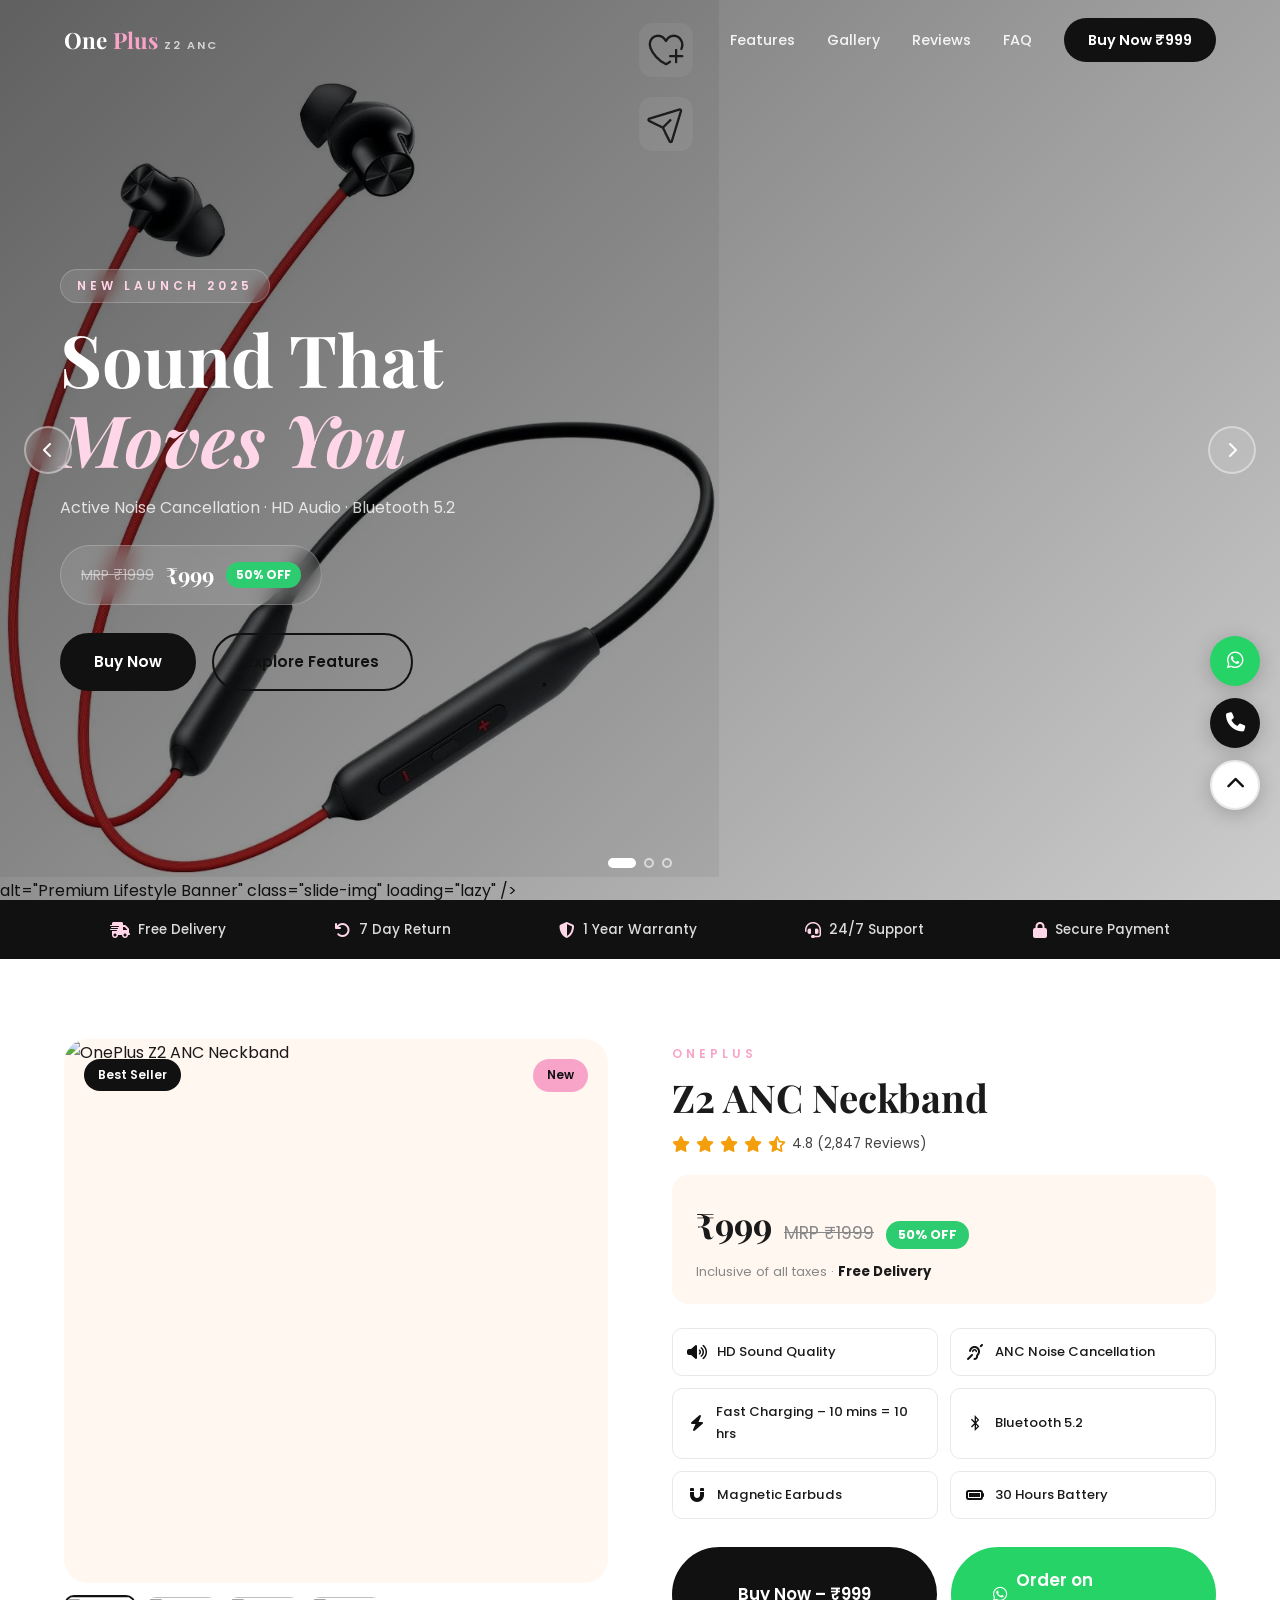
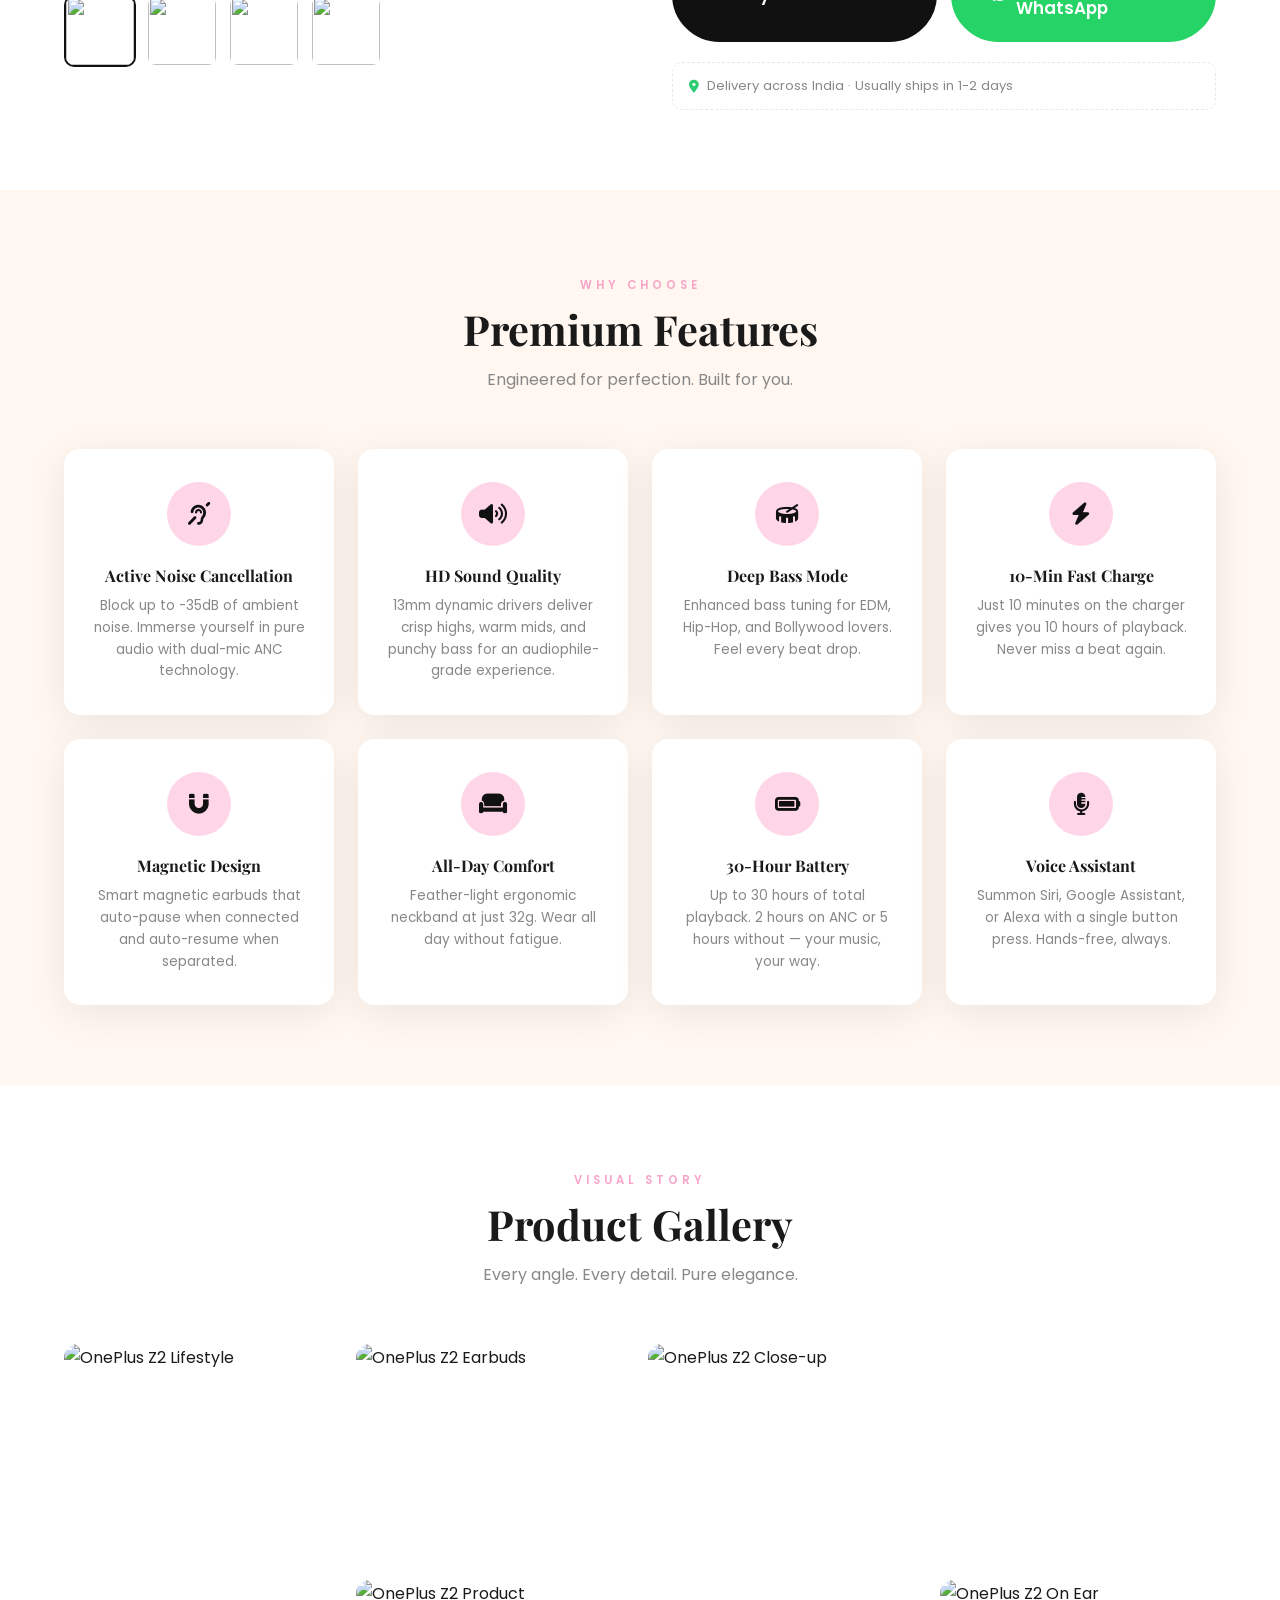
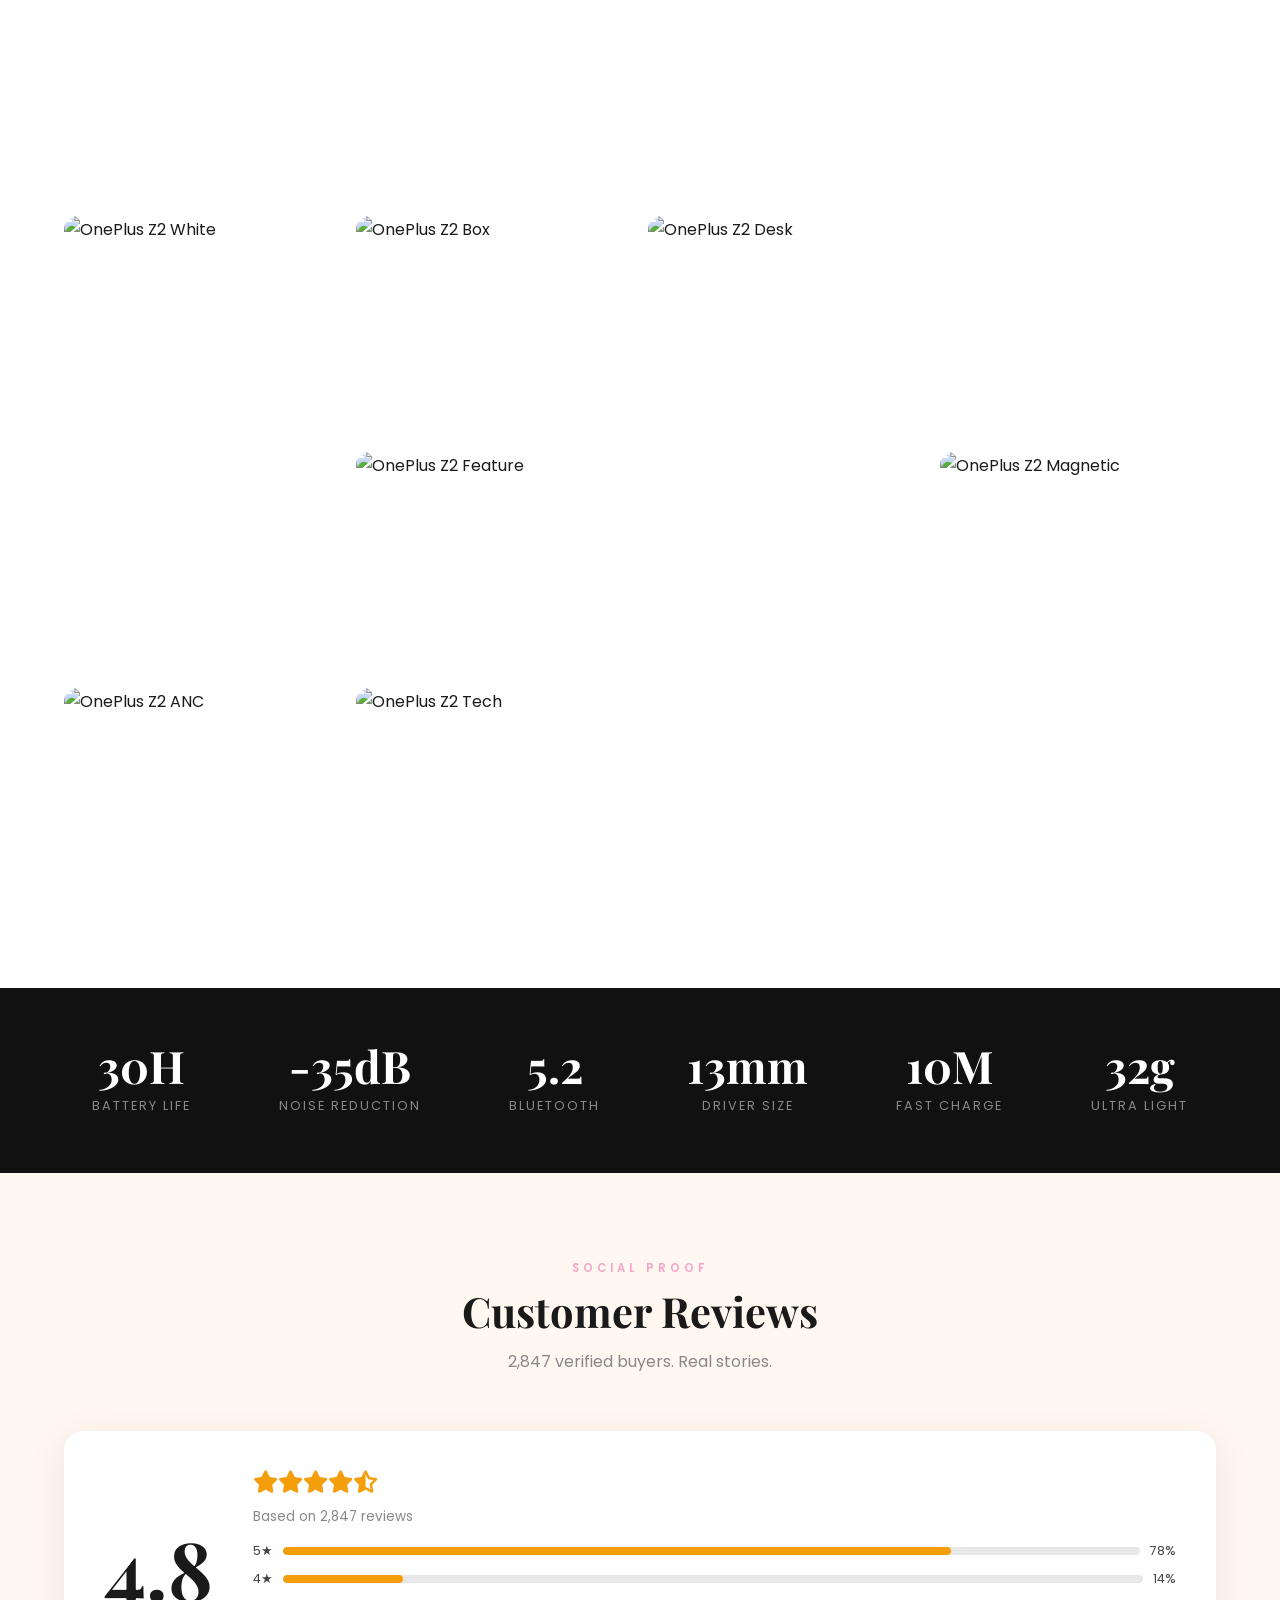
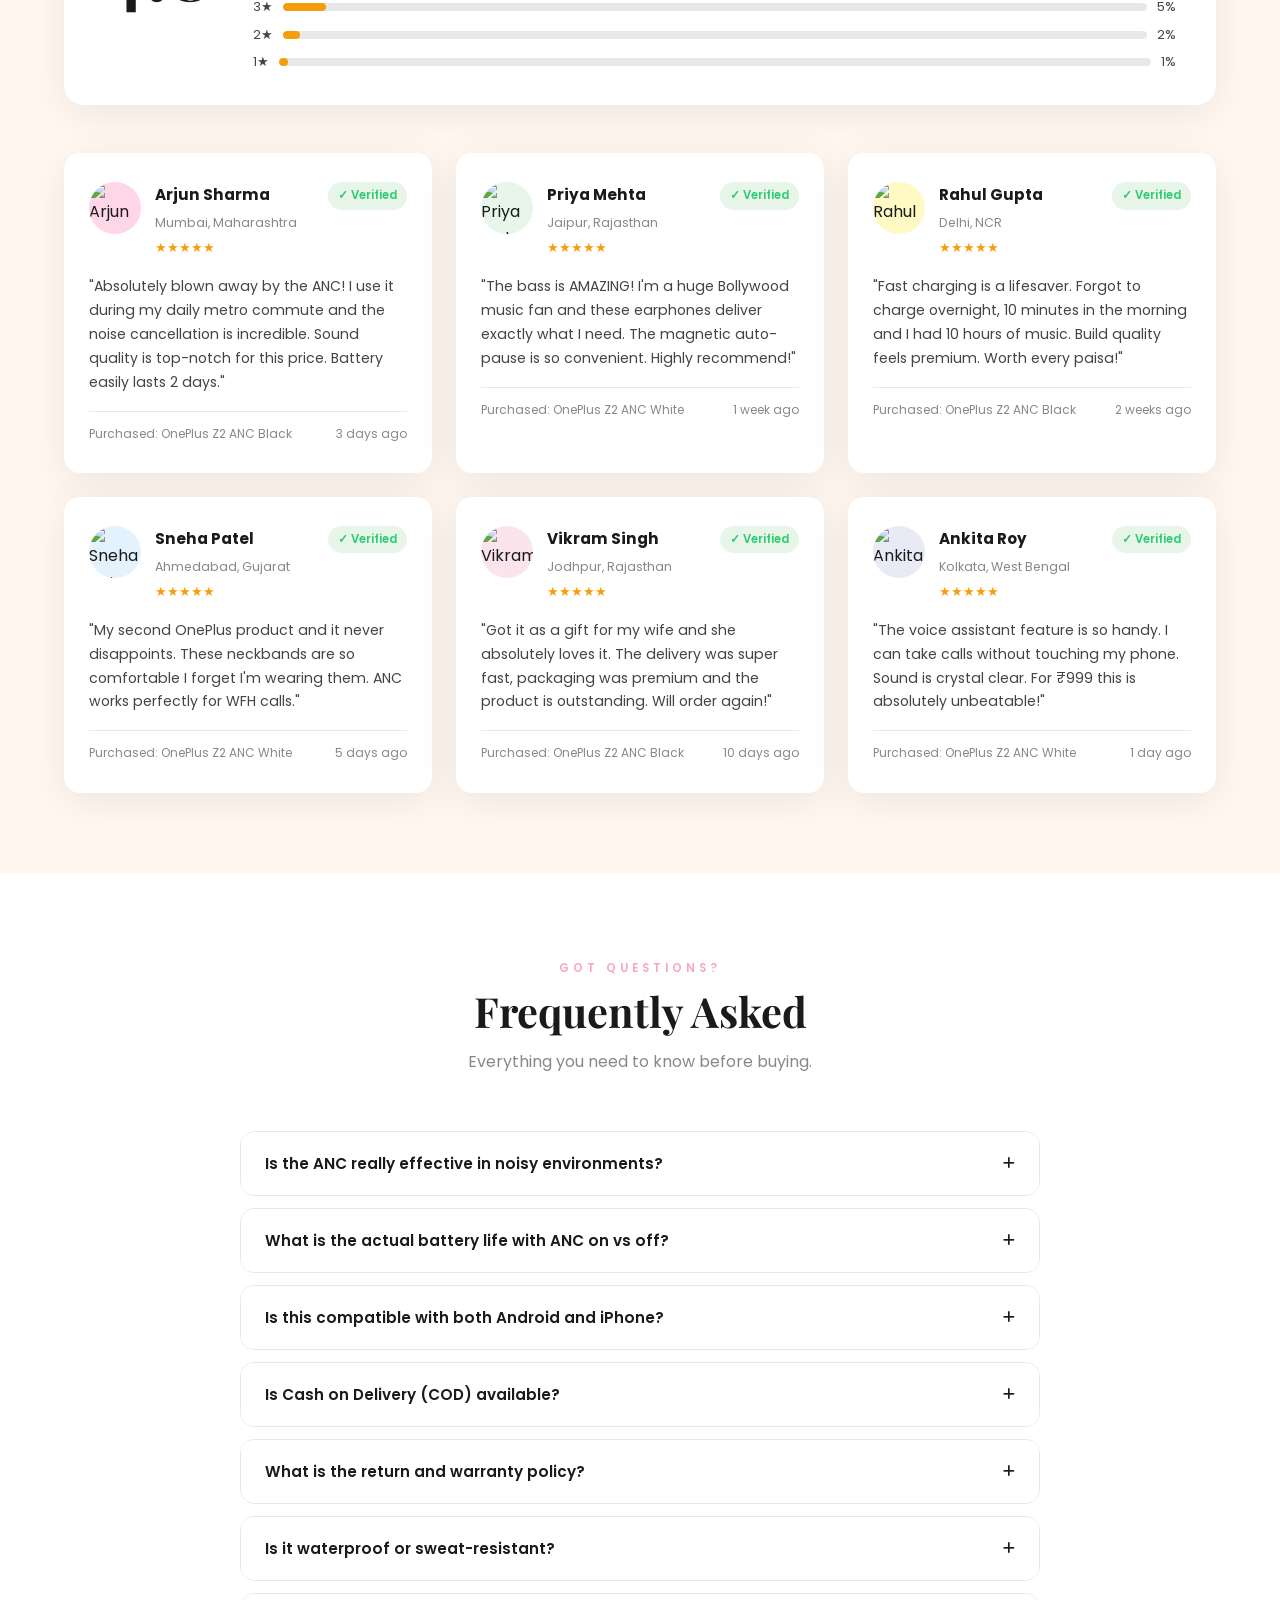
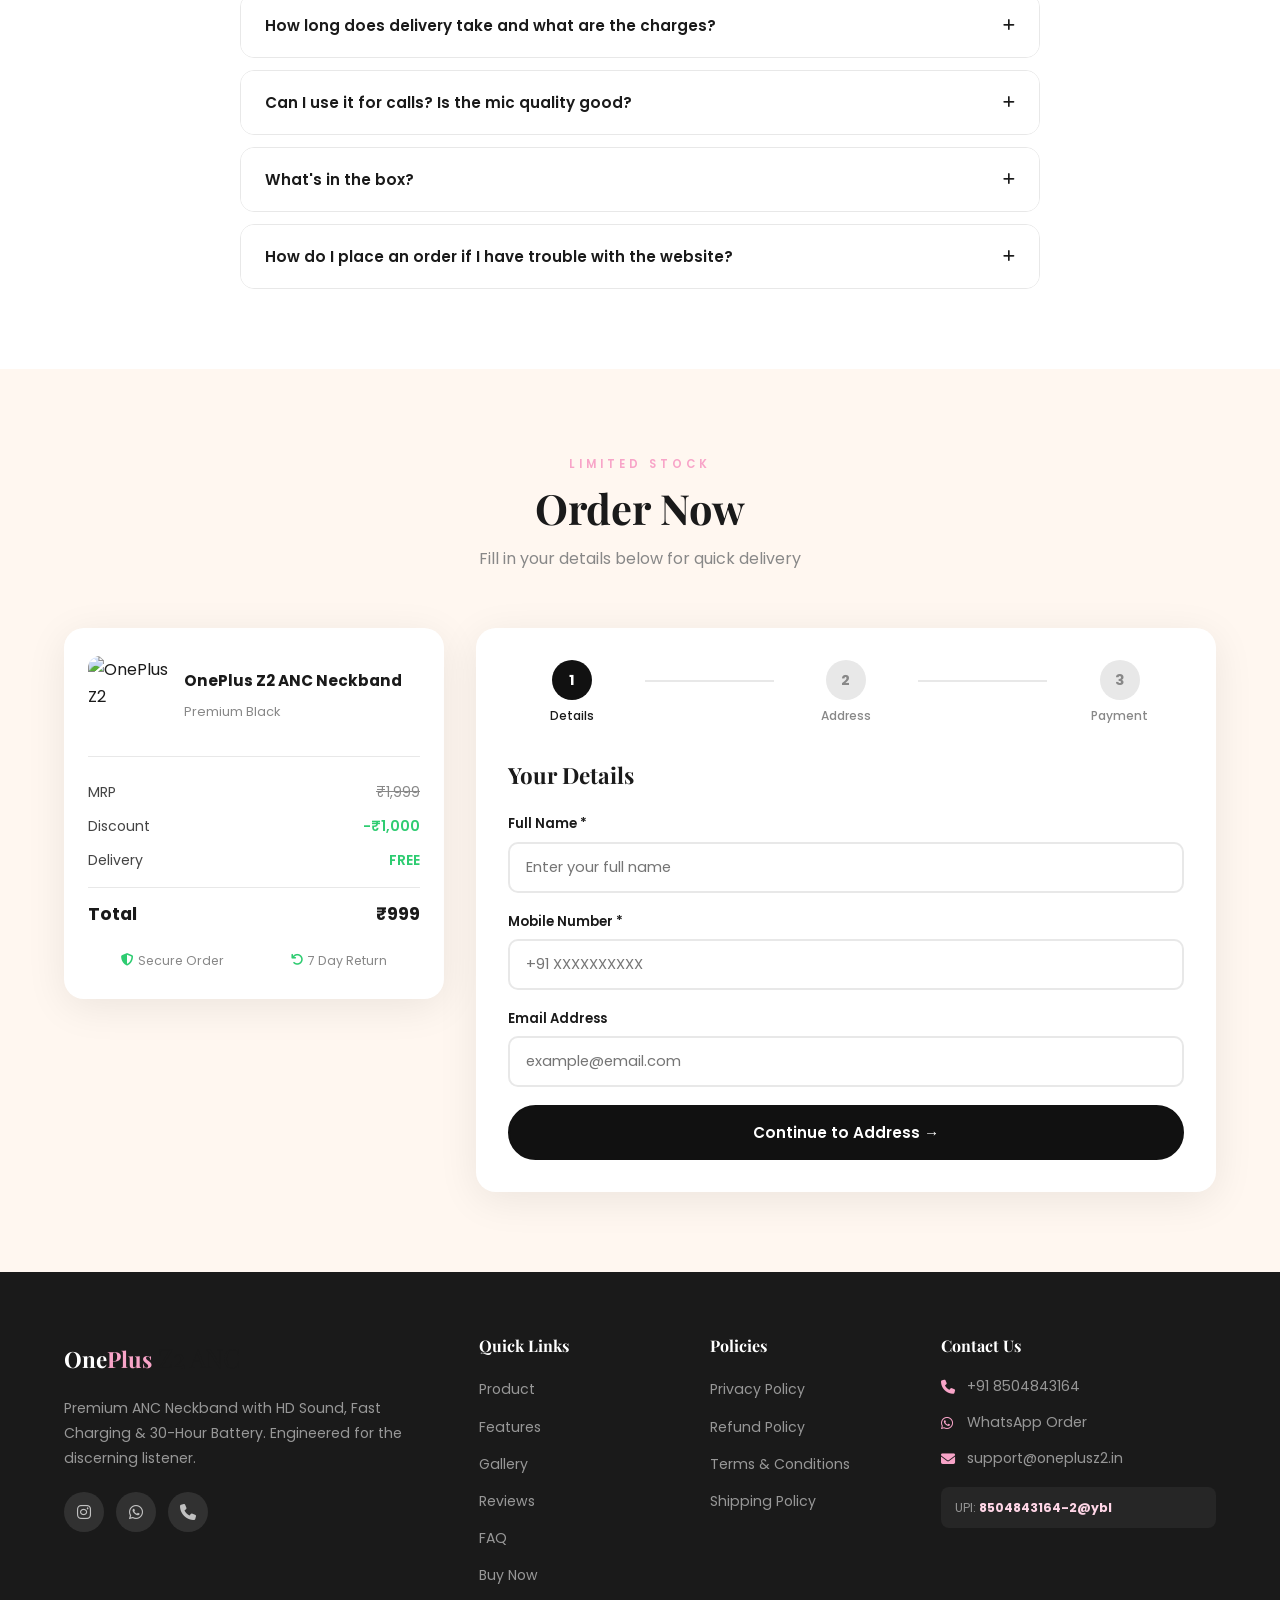
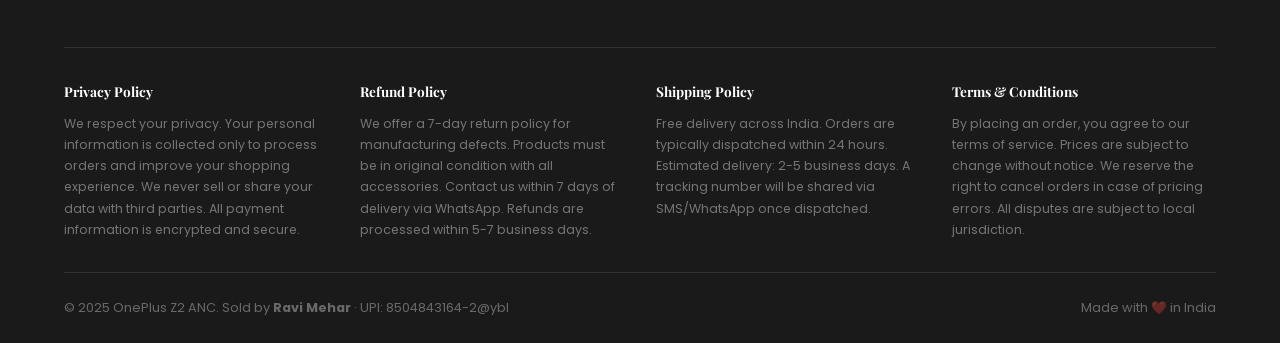
==== index.html @ 25697063 "Update index.html" ====
<!DOCTYPE html>
<html lang="en">
<head>
  <meta charset="UTF-8" />
  <meta name="viewport" content="width=device-width, initial-scale=1.0" />
  <title>OnePlus Z2 ANC Neckband – Premium Sound. Redefined.</title>

  <!-- SEO Meta -->
  <meta name="description" content="OnePlus Z2 ANC Neckband – Active Noise Cancellation, HD Sound, Deep Bass, Fast Charging & Bluetooth 5.2. Only ₹999. Free Delivery. COD Available." />
  <meta name="keywords" content="OnePlus Z2, ANC Neckband, Noise Cancelling Earphones, Buy Online India, OnePlus Earbuds" />
  <meta name="author" content="Ravi Mehar" />
  <meta name="robots" content="index, follow" />

  <!-- Open Graph -->
  <meta property="og:title" content="OnePlus Z2 ANC Neckband – ₹999 Only" />
  <meta property="og:description" content="Premium ANC Neckband with HD Sound. 50% OFF – Only ₹999. Free Delivery across India." />
  <meta property="og:type" content="product" />
  <meta property="og:url" content="https://oneplusz2anc.in" />

  <!-- Schema -->
  <script type="application/ld+json">
  {
    "@context": "https://schema.org/",
    "@type": "Product",
    "name": "OnePlus Z2 ANC Neckband",
    "description": "Active Noise Cancellation Neckband with HD Sound, Bluetooth 5.2, Fast Charging",
    "brand": { "@type": "Brand", "name": "OnePlus" },
    "offers": {
      "@type": "Offer",
      "price": "999",
      "priceCurrency": "INR",
      "availability": "https://schema.org/InStock"
    },
    "aggregateRating": {
      "@type": "AggregateRating",
      "ratingValue": "4.8",
      "reviewCount": "2847"
    }
  }
  </script>

  <!-- Fonts -->
  <link rel="preconnect" href="https://fonts.googleapis.com" />
  <link rel="preconnect" href="https://fonts.gstatic.com" crossorigin />
  <link href="https://fonts.googleapis.com/css2?family=Playfair+Display:ital,wght@0,400;0,600;0,700;0,800;1,400&family=Poppins:wght@300;400;500;600;700&display=swap" rel="stylesheet" />

  <!-- AOS -->
  <link rel="stylesheet" href="https://unpkg.com/aos@2.3.4/dist/aos.css" />

  <!-- Icons -->
  <link rel="stylesheet" href="https://cdnjs.cloudflare.com/ajax/libs/font-awesome/6.5.0/css/all.min.css" />

  <link rel="stylesheet" href="style.css" />
</head>
<body>

<!-- ===== LOADING SCREEN ===== -->
<div id="loader">
  <div class="loader-inner">
    <div class="loader-logo">OnePlus</div>
    <div class="loader-bar"><div class="loader-fill"></div></div>
    <p class="loader-text">Crafting Your Experience…</p>
  </div>
</div>

<!-- ===== FLOATING BUTTONS ===== -->
<div class="floats">
  <a href="https://wa.me/918504843164?text=Hi%2C%20I%20want%20to%20order%20OnePlus%20Z2%20ANC%20Neckband" class="float-btn whatsapp" title="WhatsApp" target="_blank">
    <i class="fab fa-whatsapp"></i>
  </a>
  <a href="tel:+918504843164" class="float-btn call" title="Call Us">
    <i class="fas fa-phone"></i>
  </a>
  <button class="float-btn backtop" id="backTop" title="Back to Top" onclick="window.scrollTo({top:0,behavior:'smooth'})">
    <i class="fas fa-chevron-up"></i>
  </button>
</div>

<!-- ===== NAVBAR ===== -->
<nav class="navbar" id="navbar">
  <div class="nav-container">
    <div class="nav-logo">
      <span class="logo-op">One</span><span class="logo-plus">Plus</span>
      <span class="logo-sub">Z2 ANC</span>
    </div>
    <div class="nav-links">
      <a href="#features">Features</a>
      <a href="#gallery">Gallery</a>
      <a href="#reviews">Reviews</a>
      <a href="#faq">FAQ</a>
      <a href="#order" class="nav-cta">Buy Now ₹999</a>
    </div>
    <div class="nav-mobile-cta">
      <a href="#order" class="btn-black">Buy ₹999</a>
    </div>
  </div>
</nav>

<!-- ===== HERO SLIDER ===== -->
<section class="hero" id="home">
  <div class="hero-slider" id="heroSlider">

    <!-- Slide 1 -->
    <div class="slide active" id="slide1">
      <div class="slide-bg slide-bg-1">
        <!-- Replace src with your image: hero-lifestyle.jpg -->
        <img src="images/slide1.jpg">alt="Premium Lifestyle Banner" class="slide-img" loading="lazy" />
        <div class="slide-overlay"></div>
      </div>
      <div class="slide-content">
        <span class="slide-eyebrow" data-aos="fade-down">New Launch 2025</span>
        <h1 class="slide-title" data-aos="fade-up" data-aos-delay="100">
          Sound That<br /><em>Moves You</em>
        </h1>
        <p class="slide-sub" data-aos="fade-up" data-aos-delay="200">Active Noise Cancellation · HD Audio · Bluetooth 5.2</p>
        <div class="slide-price-badge" data-aos="zoom-in" data-aos-delay="300">
          <span class="mrp">MRP ₹1999</span>
          <span class="now">₹999</span>
          <span class="off-badge">50% OFF</span>
        </div>
        <div class="slide-ctas" data-aos="fade-up" data-aos-delay="400">
          <a href="#order" class="btn-black">Buy Now</a>
          <a href="#features" class="btn-outline">Explore Features</a>
        </div>
      </div>
    </div>

    <!-- Slide 2 -->
    <div class="slide" id="slide2">
      <div class="slide-bg slide-bg-2">
        <!-- Replace src with your product close-up image -->
        <img src="images/slide2.jpg"> alt="Product Close-up" class="slide-img" loading="lazy" />
        <div class="slide-overlay"></div>
      </div>
      <div class="slide-content">
        <span class="slide-eyebrow" data-aos="fade-down">Precision Engineered</span>
        <h1 class="slide-title" data-aos="fade-up" data-aos-delay="100">
          Every Detail,<br /><em>Perfected</em>
        </h1>
        <p class="slide-sub" data-aos="fade-up" data-aos-delay="200">Magnetic Earbuds · Ergonomic Neckband · IPX5 Rated</p>
        <div class="slide-ctas" data-aos="fade-up" data-aos-delay="300">
          <a href="#order" class="btn-black">Order Today</a>
          <a href="#gallery" class="btn-outline">View Gallery</a>
        </div>
      </div>
    </div>

    <!-- Slide 3 -->
    <div class="slide" id="slide3">
      <div class="slide-bg slide-bg-3">
        <!-- Replace src with your ANC feature banner image -->
        <img src="images/slide3.jpg"> alt="ANC Feature Banner" class="slide-img" loading="lazy" />
        <div class="slide-overlay anc-overlay"></div>
      </div>
      <div class="slide-content">
        <span class="slide-eyebrow anc-eye">ANC Technology</span>
        <h1 class="slide-title" data-aos="fade-up" data-aos-delay="100">
          Silence The<br /><em>World</em>
        </h1>
        <p class="slide-sub" data-aos="fade-up" data-aos-delay="200">Active Noise Cancellation up to -35dB · Transparency Mode</p>
        <div class="slide-ctas" data-aos="fade-up" data-aos-delay="300">
          <a href="#order" class="btn-black">Buy Now ₹999</a>
          <a href="#reviews" class="btn-outline">Customer Reviews</a>
        </div>
      </div>
    </div>

  </div>

  <!-- Slider Controls -->
  <div class="slider-dots">
    <button class="dot active" onclick="goSlide(0)"></button>
    <button class="dot" onclick="goSlide(1)"></button>
    <button class="dot" onclick="goSlide(2)"></button>
  </div>
  <button class="slider-arrow prev" onclick="prevSlide()"><i class="fas fa-chevron-left"></i></button>
  <button class="slider-arrow next" onclick="nextSlide()"><i class="fas fa-chevron-right"></i></button>
</section>

<!-- ===== TRUST BAR ===== -->
<div class="trust-bar">
  <div class="trust-inner">
    <div class="trust-item"><i class="fas fa-shipping-fast"></i><span>Free Delivery</span></div>
    <div class="trust-item"><i class="fas fa-undo"></i><span>7 Day Return</span></div>
    <div class="trust-item"><i class="fas fa-shield-alt"></i><span>1 Year Warranty</span></div>
    <div class="trust-item"><i class="fas fa-headset"></i><span>24/7 Support</span></div>
    <div class="trust-item"><i class="fas fa-lock"></i><span>Secure Payment</span></div>
  </div>
</div>

<!-- ===== PRODUCT SECTION ===== -->
<section class="product-section" id="product">
  <div class="container">
    <div class="product-grid">
      <!-- Product Image -->
      <div class="product-image-col" data-aos="fade-right">
        <div class="product-img-wrap">
          <!-- Replace with product image -->
          <img src="https://images.unsplash.com/photo-1574920162043-b872873f19bc?w=700&q=80" alt="OnePlus Z2 ANC Neckband" class="product-main-img" loading="lazy" />
          <div class="img-badge">Best Seller</div>
          <div class="img-badge2">New</div>
        </div>
        <div class="product-thumbs">
          <div class="thumb active"><img src="https://images.unsplash.com/photo-1574920162043-b872873f19bc?w=150&q=80" alt="" loading="lazy"/></div>
          <div class="thumb"><img src="https://images.unsplash.com/photo-1590658268037-6bf12165a8df?w=150&q=80" alt="" loading="lazy"/></div>
          <div class="thumb"><img src="https://images.unsplash.com/photo-1505740420928-5e560c06d30e?w=150&q=80" alt="" loading="lazy"/></div>
          <div class="thumb"><img src="https://images.unsplash.com/photo-1618329340733-5b81c7c8d9e6?w=150&q=80" alt="" loading="lazy"/></div>
        </div>
      </div>

      <!-- Product Info -->
      <div class="product-info-col" data-aos="fade-left">
        <span class="product-brand">OnePlus</span>
        <h2 class="product-name">Z2 ANC Neckband</h2>
        <div class="product-rating">
          <i class="fas fa-star"></i><i class="fas fa-star"></i><i class="fas fa-star"></i><i class="fas fa-star"></i><i class="fas fa-star-half-alt"></i>
          <span>4.8 (2,847 Reviews)</span>
        </div>

        <div class="product-price-block">
          <div class="price-row">
            <span class="price-now">₹999</span>
            <span class="price-mrp">MRP ₹1999</span>
            <span class="price-off">50% OFF</span>
          </div>
          <p class="price-note">Inclusive of all taxes · <strong>Free Delivery</strong></p>
        </div>

        <div class="product-highlights">
          <div class="highlight"><i class="fas fa-volume-up"></i><span>HD Sound Quality</span></div>
          <div class="highlight"><i class="fas fa-deaf"></i><span>ANC Noise Cancellation</span></div>
          <div class="highlight"><i class="fas fa-bolt"></i><span>Fast Charging – 10 mins = 10 hrs</span></div>
          <div class="highlight"><i class="fab fa-bluetooth-b"></i><span>Bluetooth 5.2</span></div>
          <div class="highlight"><i class="fas fa-magnet"></i><span>Magnetic Earbuds</span></div>
          <div class="highlight"><i class="fas fa-battery-full"></i><span>30 Hours Battery</span></div>
        </div>

        <div class="product-ctas">
          <a href="#order" class="btn-black btn-lg">Buy Now – ₹999</a>
          <a href="https://wa.me/918504843164?text=Hi%2C%20I%20want%20to%20order%20OnePlus%20Z2%20ANC%20Neckband" class="btn-wa btn-lg" target="_blank">
            <i class="fab fa-whatsapp"></i> Order on WhatsApp
          </a>
        </div>

        <div class="product-delivery">
          <i class="fas fa-map-marker-alt"></i>
          <span>Delivery across India · Usually ships in 1-2 days</span>
        </div>
      </div>
    </div>
  </div>
</section>

<!-- ===== FEATURES SECTION ===== -->
<section class="features-section" id="features">
  <div class="container">
    <div class="section-head" data-aos="fade-up">
      <span class="section-eye">Why Choose</span>
      <h2 class="section-title">Premium Features</h2>
      <p class="section-sub">Engineered for perfection. Built for you.</p>
    </div>

    <div class="features-grid">
      <div class="feature-card" data-aos="fade-up" data-aos-delay="0">
        <div class="feat-icon"><i class="fas fa-deaf"></i></div>
        <h3>Active Noise Cancellation</h3>
        <p>Block up to -35dB of ambient noise. Immerse yourself in pure audio with dual-mic ANC technology.</p>
      </div>
      <div class="feature-card" data-aos="fade-up" data-aos-delay="80">
        <div class="feat-icon"><i class="fas fa-volume-up"></i></div>
        <h3>HD Sound Quality</h3>
        <p>13mm dynamic drivers deliver crisp highs, warm mids, and punchy bass for an audiophile-grade experience.</p>
      </div>
      <div class="feature-card" data-aos="fade-up" data-aos-delay="160">
        <div class="feat-icon"><i class="fas fa-drum"></i></div>
        <h3>Deep Bass Mode</h3>
        <p>Enhanced bass tuning for EDM, Hip-Hop, and Bollywood lovers. Feel every beat drop.</p>
      </div>
      <div class="feature-card" data-aos="fade-up" data-aos-delay="240">
        <div class="feat-icon"><i class="fas fa-bolt"></i></div>
        <h3>10-Min Fast Charge</h3>
        <p>Just 10 minutes on the charger gives you 10 hours of playback. Never miss a beat again.</p>
      </div>
      <div class="feature-card" data-aos="fade-up" data-aos-delay="0">
        <div class="feat-icon"><i class="fas fa-magnet"></i></div>
        <h3>Magnetic Design</h3>
        <p>Smart magnetic earbuds that auto-pause when connected and auto-resume when separated.</p>
      </div>
      <div class="feature-card" data-aos="fade-up" data-aos-delay="80">
        <div class="feat-icon"><i class="fas fa-couch"></i></div>
        <h3>All-Day Comfort</h3>
        <p>Feather-light ergonomic neckband at just 32g. Wear all day without fatigue.</p>
      </div>
      <div class="feature-card" data-aos="fade-up" data-aos-delay="160">
        <div class="feat-icon"><i class="fas fa-battery-full"></i></div>
        <h3>30-Hour Battery</h3>
        <p>Up to 30 hours of total playback. 2 hours on ANC or 5 hours without — your music, your way.</p>
      </div>
      <div class="feature-card" data-aos="fade-up" data-aos-delay="240">
        <div class="feat-icon"><i class="fas fa-microphone-alt"></i></div>
        <h3>Voice Assistant</h3>
        <p>Summon Siri, Google Assistant, or Alexa with a single button press. Hands-free, always.</p>
      </div>
    </div>
  </div>
</section>

<!-- ===== GALLERY SECTION ===== -->
<section class="gallery-section" id="gallery">
  <div class="container">
    <div class="section-head" data-aos="fade-up">
      <span class="section-eye">Visual Story</span>
      <h2 class="section-title">Product Gallery</h2>
      <p class="section-sub">Every angle. Every detail. Pure elegance.</p>
    </div>

    <div class="gallery-grid" id="galleryGrid">
      <!-- 12 image placeholders – replace src values with your product photos -->
      <div class="gallery-item gi-tall" data-aos="zoom-in" data-aos-delay="0">
        <img src="https://images.unsplash.com/photo-1590658268037-6bf12165a8df?w=600&q=80" alt="OnePlus Z2 Lifestyle" loading="lazy" />
        <div class="gallery-overlay"><i class="fas fa-expand"></i></div>
      </div>
      <div class="gallery-item" data-aos="zoom-in" data-aos-delay="60">
        <img src="https://images.unsplash.com/photo-1505740420928-5e560c06d30e?w=600&q=80" alt="OnePlus Z2 Earbuds" loading="lazy" />
        <div class="gallery-overlay"><i class="fas fa-expand"></i></div>
      </div>
      <div class="gallery-item" data-aos="zoom-in" data-aos-delay="120">
        <img src="https://images.unsplash.com/photo-1618329340733-5b81c7c8d9e6?w=600&q=80" alt="OnePlus Z2 Close-up" loading="lazy" />
        <div class="gallery-overlay"><i class="fas fa-expand"></i></div>
      </div>
      <div class="gallery-item gi-wide" data-aos="zoom-in" data-aos-delay="0">
        <img src="https://images.unsplash.com/photo-1574920162043-b872873f19bc?w=800&q=80" alt="OnePlus Z2 Product" loading="lazy" />
        <div class="gallery-overlay"><i class="fas fa-expand"></i></div>
      </div>
      <div class="gallery-item" data-aos="zoom-in" data-aos-delay="60">
        <img src="https://images.unsplash.com/photo-1484704849700-f032a568e944?w=600&q=80" alt="OnePlus Z2 On Ear" loading="lazy" />
        <div class="gallery-overlay"><i class="fas fa-expand"></i></div>
      </div>
      <div class="gallery-item gi-tall" data-aos="zoom-in" data-aos-delay="120">
        <img src="https://images.unsplash.com/photo-1558618666-fcd25c85cd64?w=600&q=80" alt="OnePlus Z2 White" loading="lazy" />
        <div class="gallery-overlay"><i class="fas fa-expand"></i></div>
      </div>
      <div class="gallery-item" data-aos="zoom-in" data-aos-delay="0">
        <img src="https://images.unsplash.com/photo-1524678606370-a47ad25cb82a?w=600&q=80" alt="OnePlus Z2 Box" loading="lazy" />
        <div class="gallery-overlay"><i class="fas fa-expand"></i></div>
      </div>
      <div class="gallery-item" data-aos="zoom-in" data-aos-delay="60">
        <img src="https://images.unsplash.com/photo-1546435770-a3e426bf472b?w=600&q=80" alt="OnePlus Z2 Desk" loading="lazy" />
        <div class="gallery-overlay"><i class="fas fa-expand"></i></div>
      </div>
      <div class="gallery-item gi-wide" data-aos="zoom-in" data-aos-delay="120">
        <img src="https://images.unsplash.com/photo-1505740106531-4243f3831c78?w=800&q=80" alt="OnePlus Z2 Feature" loading="lazy" />
        <div class="gallery-overlay"><i class="fas fa-expand"></i></div>
      </div>
      <div class="gallery-item" data-aos="zoom-in" data-aos-delay="0">
        <img src="https://images.unsplash.com/photo-1603732551681-2e91159b9dc2?w=600&q=80" alt="OnePlus Z2 Magnetic" loading="lazy" />
        <div class="gallery-overlay"><i class="fas fa-expand"></i></div>
      </div>
      <div class="gallery-item" data-aos="zoom-in" data-aos-delay="60">
        <img src="https://images.unsplash.com/photo-1585386959984-a4155224a1ad?w=600&q=80" alt="OnePlus Z2 ANC" loading="lazy" />
        <div class="gallery-overlay"><i class="fas fa-expand"></i></div>
      </div>
      <div class="gallery-item" data-aos="zoom-in" data-aos-delay="120">
        <img src="https://images.unsplash.com/photo-1519389950473-47ba0277781c?w=600&q=80" alt="OnePlus Z2 Tech" loading="lazy" />
        <div class="gallery-overlay"><i class="fas fa-expand"></i></div>
      </div>
    </div>
  </div>

  <!-- Lightbox -->
  <div class="lightbox" id="lightbox">
    <button class="lightbox-close" onclick="closeLightbox()"><i class="fas fa-times"></i></button>
    <button class="lightbox-prev" onclick="lightboxPrev()"><i class="fas fa-chevron-left"></i></button>
    <button class="lightbox-next" onclick="lightboxNext()"><i class="fas fa-chevron-right"></i></button>
    <div class="lightbox-img-wrap">
      <img src="" alt="" id="lightboxImg" />
    </div>
  </div>
</section>

<!-- ===== SPEC BAR ===== -->
<section class="spec-bar">
  <div class="container">
    <div class="specs-row">
      <div class="spec-item" data-aos="fade-up" data-aos-delay="0">
        <div class="spec-num">30H</div>
        <div class="spec-label">Battery Life</div>
      </div>
      <div class="spec-item" data-aos="fade-up" data-aos-delay="80">
        <div class="spec-num">-35dB</div>
        <div class="spec-label">Noise Reduction</div>
      </div>
      <div class="spec-item" data-aos="fade-up" data-aos-delay="160">
        <div class="spec-num">5.2</div>
        <div class="spec-label">Bluetooth</div>
      </div>
      <div class="spec-item" data-aos="fade-up" data-aos-delay="240">
        <div class="spec-num">13mm</div>
        <div class="spec-label">Driver Size</div>
      </div>
      <div class="spec-item" data-aos="fade-up" data-aos-delay="320">
        <div class="spec-num">10M</div>
        <div class="spec-label">Fast Charge</div>
      </div>
      <div class="spec-item" data-aos="fade-up" data-aos-delay="400">
        <div class="spec-num">32g</div>
        <div class="spec-label">Ultra Light</div>
      </div>
    </div>
  </div>
</section>

<!-- ===== REVIEWS SECTION ===== -->
<section class="reviews-section" id="reviews">
  <div class="container">
    <div class="section-head" data-aos="fade-up">
      <span class="section-eye">Social Proof</span>
      <h2 class="section-title">Customer Reviews</h2>
      <p class="section-sub">2,847 verified buyers. Real stories.</p>
    </div>

    <div class="rating-summary" data-aos="zoom-in">
      <div class="big-rating">4.8</div>
      <div class="rating-right">
        <div class="stars-big">
          <i class="fas fa-star"></i><i class="fas fa-star"></i><i class="fas fa-star"></i><i class="fas fa-star"></i><i class="fas fa-star-half-alt"></i>
        </div>
        <p>Based on 2,847 reviews</p>
        <div class="rating-bars">
          <div class="rbar"><span>5★</span><div class="rbar-track"><div class="rbar-fill" style="width:78%"></div></div><span>78%</span></div>
          <div class="rbar"><span>4★</span><div class="rbar-track"><div class="rbar-fill" style="width:14%"></div></div><span>14%</span></div>
          <div class="rbar"><span>3★</span><div class="rbar-track"><div class="rbar-fill" style="width:5%"></div></div><span>5%</span></div>
          <div class="rbar"><span>2★</span><div class="rbar-track"><div class="rbar-fill" style="width:2%"></div></div><span>2%</span></div>
          <div class="rbar"><span>1★</span><div class="rbar-track"><div class="rbar-fill" style="width:1%"></div></div><span>1%</span></div>
        </div>
      </div>
    </div>

    <div class="reviews-grid">
      <!-- Review 1 -->
      <div class="review-card" data-aos="fade-up" data-aos-delay="0">
        <div class="review-top">
          <div class="review-avatar" style="background:#FFD6E7">
            <!-- Replace with customer photo -->
            <img src="https://randomuser.me/api/portraits/men/32.jpg" alt="Arjun Sharma" loading="lazy" />
          </div>
          <div class="review-meta">
            <strong>Arjun Sharma</strong>
            <span>Mumbai, Maharashtra</span>
            <div class="review-stars">★★★★★</div>
          </div>
          <span class="verified-badge">✓ Verified</span>
        </div>
        <p class="review-text">"Absolutely blown away by the ANC! I use it during my daily metro commute and the noise cancellation is incredible. Sound quality is top-notch for this price. Battery easily lasts 2 days."</p>
        <div class="review-footer">
          <span>Purchased: OnePlus Z2 ANC Black</span>
          <span>3 days ago</span>
        </div>
      </div>

      <!-- Review 2 -->
      <div class="review-card" data-aos="fade-up" data-aos-delay="80">
        <div class="review-top">
          <div class="review-avatar" style="background:#E8F5E9">
            <img src="https://randomuser.me/api/portraits/women/44.jpg" alt="Priya Mehta" loading="lazy" />
          </div>
          <div class="review-meta">
            <strong>Priya Mehta</strong>
            <span>Jaipur, Rajasthan</span>
            <div class="review-stars">★★★★★</div>
          </div>
          <span class="verified-badge">✓ Verified</span>
        </div>
        <p class="review-text">"The bass is AMAZING! I'm a huge Bollywood music fan and these earphones deliver exactly what I need. The magnetic auto-pause is so convenient. Highly recommend!"</p>
        <div class="review-footer">
          <span>Purchased: OnePlus Z2 ANC White</span>
          <span>1 week ago</span>
        </div>
      </div>

      <!-- Review 3 -->
      <div class="review-card" data-aos="fade-up" data-aos-delay="160">
        <div class="review-top">
          <div class="review-avatar" style="background:#FFF9C4">
            <img src="https://randomuser.me/api/portraits/men/67.jpg" alt="Rahul Gupta" loading="lazy" />
          </div>
          <div class="review-meta">
            <strong>Rahul Gupta</strong>
            <span>Delhi, NCR</span>
            <div class="review-stars">★★★★★</div>
          </div>
          <span class="verified-badge">✓ Verified</span>
        </div>
        <p class="review-text">"Fast charging is a lifesaver. Forgot to charge overnight, 10 minutes in the morning and I had 10 hours of music. Build quality feels premium. Worth every paisa!"</p>
        <div class="review-footer">
          <span>Purchased: OnePlus Z2 ANC Black</span>
          <span>2 weeks ago</span>
        </div>
      </div>

      <!-- Review 4 -->
      <div class="review-card" data-aos="fade-up" data-aos-delay="0">
        <div class="review-top">
          <div class="review-avatar" style="background:#E3F2FD">
            <img src="https://randomuser.me/api/portraits/women/23.jpg" alt="Sneha Patel" loading="lazy" />
          </div>
          <div class="review-meta">
            <strong>Sneha Patel</strong>
            <span>Ahmedabad, Gujarat</span>
            <div class="review-stars">★★★★★</div>
          </div>
          <span class="verified-badge">✓ Verified</span>
        </div>
        <p class="review-text">"My second OnePlus product and it never disappoints. These neckbands are so comfortable I forget I'm wearing them. ANC works perfectly for WFH calls."</p>
        <div class="review-footer">
          <span>Purchased: OnePlus Z2 ANC White</span>
          <span>5 days ago</span>
        </div>
      </div>

      <!-- Review 5 -->
      <div class="review-card" data-aos="fade-up" data-aos-delay="80">
        <div class="review-top">
          <div class="review-avatar" style="background:#FCE4EC">
            <img src="https://randomuser.me/api/portraits/men/12.jpg" alt="Vikram Singh" loading="lazy" />
          </div>
          <div class="review-meta">
            <strong>Vikram Singh</strong>
            <span>Jodhpur, Rajasthan</span>
            <div class="review-stars">★★★★★</div>
          </div>
          <span class="verified-badge">✓ Verified</span>
        </div>
        <p class="review-text">"Got it as a gift for my wife and she absolutely loves it. The delivery was super fast, packaging was premium and the product is outstanding. Will order again!"</p>
        <div class="review-footer">
          <span>Purchased: OnePlus Z2 ANC Black</span>
          <span>10 days ago</span>
        </div>
      </div>

      <!-- Review 6 -->
      <div class="review-card" data-aos="fade-up" data-aos-delay="160">
        <div class="review-top">
          <div class="review-avatar" style="background:#E8EAF6">
            <img src="https://randomuser.me/api/portraits/women/56.jpg" alt="Ankita Roy" loading="lazy" />
          </div>
          <div class="review-meta">
            <strong>Ankita Roy</strong>
            <span>Kolkata, West Bengal</span>
            <div class="review-stars">★★★★★</div>
          </div>
          <span class="verified-badge">✓ Verified</span>
        </div>
        <p class="review-text">"The voice assistant feature is so handy. I can take calls without touching my phone. Sound is crystal clear. For ₹999 this is absolutely unbeatable!"</p>
        <div class="review-footer">
          <span>Purchased: OnePlus Z2 ANC White</span>
          <span>1 day ago</span>
        </div>
      </div>
    </div>
  </div>
</section>

<!-- ===== FAQ SECTION ===== -->
<section class="faq-section" id="faq">
  <div class="container">
    <div class="section-head" data-aos="fade-up">
      <span class="section-eye">Got Questions?</span>
      <h2 class="section-title">Frequently Asked</h2>
      <p class="section-sub">Everything you need to know before buying.</p>
    </div>

    <div class="faq-list" data-aos="fade-up">
      <div class="faq-item">
        <button class="faq-q" onclick="toggleFaq(this)">
          <span>Is the ANC really effective in noisy environments?</span>
          <i class="fas fa-plus faq-icon"></i>
        </button>
        <div class="faq-a">
          <p>Yes! The OnePlus Z2 features dual-microphone Active Noise Cancellation that reduces ambient noise by up to -35dB. It's particularly effective in metros, flights, cafes, and busy offices. You can also switch to Transparency Mode to let environmental sounds in when needed.</p>
        </div>
      </div>

      <div class="faq-item">
        <button class="faq-q" onclick="toggleFaq(this)">
          <span>What is the actual battery life with ANC on vs off?</span>
          <i class="fas fa-plus faq-icon"></i>
        </button>
        <div class="faq-a">
          <p>With ANC enabled, you get approximately 20 hours of continuous playback. With ANC off, the battery extends to a massive 30 hours. The fast charge feature gives you 10 hours of playback from just 10 minutes of charging.</p>
        </div>
      </div>

      <div class="faq-item">
        <button class="faq-q" onclick="toggleFaq(this)">
          <span>Is this compatible with both Android and iPhone?</span>
          <i class="fas fa-plus faq-icon"></i>
        </button>
        <div class="faq-a">
          <p>Absolutely! The OnePlus Z2 ANC Neckband works with all Bluetooth-enabled devices including Android phones, iPhones, tablets, laptops, and smart TVs. Bluetooth 5.2 ensures a stable, low-latency connection on all platforms.</p>
        </div>
      </div>

      <div class="faq-item">
        <button class="faq-q" onclick="toggleFaq(this)">
          <span>Is Cash on Delivery (COD) available?</span>
          <i class="fas fa-plus faq-icon"></i>
        </button>
        <div class="faq-a">
          <p>Yes, COD is available across India. However, please note that prepaid orders (UPI/PhonePe/Paytm/Google Pay) receive an additional ₹50 instant discount, making the final price just ₹949 for prepaid customers.</p>
        </div>
      </div>

      <div class="faq-item">
        <button class="faq-q" onclick="toggleFaq(this)">
          <span>What is the return and warranty policy?</span>
          <i class="fas fa-plus faq-icon"></i>
        </button>
        <div class="faq-a">
          <p>We offer a 7-day hassle-free return policy for any manufacturing defects. The product comes with a 1-year manufacturer warranty. Simply contact us on WhatsApp at 8504843164 and we'll resolve any issue promptly.</p>
        </div>
      </div>

      <div class="faq-item">
        <button class="faq-q" onclick="toggleFaq(this)">
          <span>Is it waterproof or sweat-resistant?</span>
          <i class="fas fa-plus faq-icon"></i>
        </button>
        <div class="faq-a">
          <p>The OnePlus Z2 ANC Neckband comes with IPX5 water resistance rating. This means it can withstand sweat during workouts and light rain splashes. However, we recommend keeping it away from direct submersion in water.</p>
        </div>
      </div>

      <div class="faq-item">
        <button class="faq-q" onclick="toggleFaq(this)">
          <span>How long does delivery take and what are the charges?</span>
          <i class="fas fa-plus faq-icon"></i>
        </button>
        <div class="faq-a">
          <p>We offer FREE delivery across India! Delivery typically takes 2-5 business days depending on your location. Metro cities usually receive orders within 1-2 days. You'll receive a tracking number via SMS/WhatsApp once your order is dispatched.</p>
        </div>
      </div>

      <div class="faq-item">
        <button class="faq-q" onclick="toggleFaq(this)">
          <span>Can I use it for calls? Is the mic quality good?</span>
          <i class="fas fa-plus faq-icon"></i>
        </button>
        <div class="faq-a">
          <p>Yes! The dual-microphone setup provides excellent call clarity. The AI-powered noise reduction ensures your voice comes through crisp and clear even in noisy environments. Perfect for work calls, Zoom meetings, and everyday use.</p>
        </div>
      </div>

      <div class="faq-item">
        <button class="faq-q" onclick="toggleFaq(this)">
          <span>What's in the box?</span>
          <i class="fas fa-plus faq-icon"></i>
        </button>
        <div class="faq-a">
          <p>In the box you'll find: 1× OnePlus Z2 ANC Neckband, 1× USB-C Fast Charging Cable, 3× Ear tip sizes (S/M/L), 1× User Manual, and 1× Warranty Card. Premium packaging makes it an excellent gift option too!</p>
        </div>
      </div>

      <div class="faq-item">
        <button class="faq-q" onclick="toggleFaq(this)">
          <span>How do I place an order if I have trouble with the website?</span>
          <i class="fas fa-plus faq-icon"></i>
        </button>
        <div class="faq-a">
          <p>You can place an order directly via WhatsApp by messaging us at <strong>8504843164</strong>. Simply send "ORDER Z2 ANC" along with your name, address, and preferred payment method. Our team responds within minutes during business hours (9 AM – 9 PM).</p>
        </div>
      </div>
    </div>
  </div>
</section>

<!-- ===== ORDER SECTION ===== -->
<section class="order-section" id="order">
  <div class="container">
    <div class="section-head" data-aos="fade-up">
      <span class="section-eye">Limited Stock</span>
      <h2 class="section-title">Order Now</h2>
      <p class="section-sub">Fill in your details below for quick delivery</p>
    </div>

    <div class="order-wrap">
      <!-- Order Summary Sidebar -->
      <div class="order-summary-card" data-aos="fade-right">
        <div class="os-product">
          <img src="https://images.unsplash.com/photo-1574920162043-b872873f19bc?w=400&q=80" alt="OnePlus Z2" loading="lazy" />
          <div class="os-info">
            <strong>OnePlus Z2 ANC Neckband</strong>
            <span>Premium Black</span>
          </div>
        </div>
        <div class="os-pricing">
          <div class="os-row"><span>MRP</span><span class="striked">₹1,999</span></div>
          <div class="os-row"><span>Discount</span><span class="green">-₹1,000</span></div>
          <div class="os-row prepaid-row" id="prepaidRow" style="display:none"><span>Prepaid Discount</span><span class="green">-₹50</span></div>
          <div class="os-row"><span>Delivery</span><span class="green">FREE</span></div>
          <div class="os-row total"><span>Total</span><span id="orderTotal">₹999</span></div>
        </div>
        <div class="os-prepaid-banner" id="prepaidBanner" style="display:none">
          🎉 Prepaid Orders Get <strong>₹50 Instant Discount</strong>
        </div>
        <div class="os-trust">
          <span><i class="fas fa-shield-alt"></i> Secure Order</span>
          <span><i class="fas fa-undo"></i> 7 Day Return</span>
        </div>
      </div>

      <!-- Checkout Form -->
      <div class="checkout-form" data-aos="fade-left">
        <!-- Step Indicator -->
        <div class="steps-bar">
          <div class="step active" id="stepBtn1" onclick="goToStep(1)">
            <div class="step-num">1</div>
            <span>Details</span>
          </div>
          <div class="step-line"></div>
          <div class="step" id="stepBtn2" onclick="goToStep(2)">
            <div class="step-num">2</div>
            <span>Address</span>
          </div>
          <div class="step-line"></div>
          <div class="step" id="stepBtn3" onclick="goToStep(3)">
            <div class="step-num">3</div>
            <span>Payment</span>
          </div>
        </div>

        <!-- STEP 1: Customer Details -->
        <div class="form-step" id="formStep1">
          <h3>Your Details</h3>
          <div class="form-group">
            <label>Full Name *</label>
            <input type="text" id="custName" placeholder="Enter your full name" />
          </div>
          <div class="form-group">
            <label>Mobile Number *</label>
            <input type="tel" id="custPhone" placeholder="+91 XXXXXXXXXX" />
          </div>
          <div class="form-group">
            <label>Email Address</label>
            <input type="email" id="custEmail" placeholder="example@email.com" />
          </div>
          <button class="btn-black btn-full" onclick="nextStep(1)">Continue to Address →</button>
        </div>

        <!-- STEP 2: Delivery Address -->
        <div class="form-step hidden" id="formStep2">
          <h3>Delivery Address</h3>
          <div class="form-group">
            <label>House / Flat Number *</label>
            <input type="text" id="addrHouse" placeholder="House No., Building Name" />
          </div>
          <div class="form-group">
            <label>Area / Street *</label>
            <input type="text" id="addrArea" placeholder="Street, Colony, Locality" />
          </div>
          <div class="form-row">
            <div class="form-group">
              <label>City *</label>
              <input type="text" id="addrCity" placeholder="City" />
            </div>
            <div class="form-group">
              <label>State *</label>
              <input type="text" id="addrState" placeholder="State" />
            </div>
          </div>
          <div class="form-group">
            <label>Pincode *</label>
            <input type="text" id="addrPin" placeholder="6-digit Pincode" maxlength="6" />
          </div>
          <div class="step-btns">
            <button class="btn-outline" onclick="prevStep(2)">← Back</button>
            <button class="btn-black" onclick="nextStep(2)">Continue to Payment →</button>
          </div>
        </div>

        <!-- STEP 3: Payment -->
        <div class="form-step hidden" id="formStep3">
          <h3>Payment Method</h3>
          <div class="prepaid-offer-banner">
            🎉 Prepaid Orders Get <strong>₹50 Instant Discount</strong> – Pay only <strong>₹949</strong>
          </div>

          <div class="payment-options">
            <label class="payment-opt" id="payUPI">
              <input type="radio" name="payMethod" value="upi" onchange="selectPayment('upi')" />
              <div class="pay-card">
                <div class="pay-icons">
                  <img src="https://upload.wikimedia.org/wikipedia/commons/thumb/5/5e/PhonePe_Logo.svg/120px-PhonePe_Logo.svg.png" alt="PhonePe" />
                  <img src="https://upload.wikimedia.org/wikipedia/commons/thumb/2/24/Paytm_Logo_%28standalone%29.svg/120px-Paytm_Logo_%28standalone%29.svg.png" alt="Paytm" />
                  <img src="https://upload.wikimedia.org/wikipedia/commons/thumb/f/f2/Google_Pay_Logo.svg/120px-Google_Pay_Logo.svg.png" alt="Google Pay" />
                  <img src="https://upload.wikimedia.org/wikipedia/commons/e/e1/UPI-Logo-vector.svg" alt="UPI" style="height:28px" />
                </div>
                <div class="pay-label">
                  <strong>UPI / PhonePe / Paytm / Google Pay</strong>
                  <span class="discount-tag">Save ₹50</span>
                </div>
              </div>
            </label>

            <label class="payment-opt" id="payCOD">
              <input type="radio" name="payMethod" value="cod" onchange="selectPayment('cod')" />
              <div class="pay-card">
                <div class="pay-icons cod-icon"><i class="fas fa-money-bill-wave"></i></div>
                <div class="pay-label">
                  <strong>Cash on Delivery</strong>
                  <span class="cod-note">Pay ₹999 at doorstep</span>
                </div>
              </div>
            </label>
          </div>

          <!-- UPI Payment Block -->
          <div class="upi-block hidden" id="upiBlock">
            <div class="upi-info">
              <div class="upi-id-box">
                <span>UPI ID:</span>
                <strong id="upiIdDisplay">8504843164-2@ybl</strong>
                <button onclick="copyUPI()" class="copy-btn"><i class="fas fa-copy"></i></button>
              </div>
              <p class="upi-merchant">Merchant: <strong>Ravi Mehar</strong></p>
              <p class="upi-amount">Amount: <strong id="upiAmountDisplay">₹949</strong></p>
            </div>
            <a id="upiDeepLink" href="#" class="btn-black btn-full upi-pay-btn" onclick="openUPI(event)">
              <i class="fas fa-mobile-alt"></i> Pay ₹949 with UPI App
            </a>
            <div class="screenshot-upload">
              <p>After payment, upload screenshot:</p>
              <label class="upload-label">
                <input type="file" id="payScreenshot" accept="image/*" onchange="screenshotSelected(this)" />
                <i class="fas fa-cloud-upload-alt"></i>
                <span id="uploadText">Upload Payment Screenshot</span>
              </label>
              <div id="screenshotPreview" class="screenshot-preview hidden"></div>
              <div class="payment-confirm hidden" id="payConfirmMsg">
                ✅ Screenshot received! Click below to confirm order.
              </div>
            </div>
          </div>

          <div class="step-btns">
            <button class="btn-outline" onclick="prevStep(3)">← Back</button>
            <button class="btn-black" id="confirmOrderBtn" onclick="confirmOrder()">Confirm Order ₹<span id="finalPriceBtn">999</span></button>
          </div>
        </div>
      </div>
    </div>

    <!-- ORDER CONFIRMATION -->
    <div class="order-success hidden" id="orderSuccess">
      <div class="success-wrap" data-aos="zoom-in">
        <div class="success-icon">🎉</div>
        <h2>Order Confirmed!</h2>
        <p class="success-sub">Thank you for your order. We'll call you within 2 hours to confirm.</p>
        <div class="order-receipt" id="orderReceipt"></div>
        <div class="success-actions">
          <a id="waConfirmLink" href="#" class="btn-wa btn-lg" target="_blank">
            <i class="fab fa-whatsapp"></i> Track on WhatsApp
          </a>
          <button class="btn-black" onclick="window.scrollTo({top:0,behavior:'smooth'})">Back to Top</button>
        </div>
      </div>
    </div>
  </div>
</section>

<!-- ===== ADMIN PANEL ===== -->
<section class="admin-section" id="adminPanel" style="display:none">
  <div class="container">
    <div class="admin-header">
      <h2>Admin – Order Management</h2>
      <button class="btn-outline" onclick="exportOrders()"><i class="fas fa-download"></i> Export CSV</button>
    </div>
    <div class="admin-stats" id="adminStats"></div>
    <div class="orders-table-wrap">
      <table class="orders-table" id="ordersTable">
        <thead>
          <tr>
            <th>#</th>
            <th>Name</th>
            <th>Phone</th>
            <th>City</th>
            <th>State</th>
            <th>Payment</th>
            <th>Amount</th>
            <th>Time</th>
          </tr>
        </thead>
        <tbody id="ordersBody"></tbody>
      </table>
    </div>
  </div>
</section>

<!-- Admin Access Button (hidden, double-click logo 5 times) -->
<button id="adminTrigger" onclick="checkAdmin()" style="display:none"></button>

<!-- ===== FOOTER ===== -->
<footer class="footer">
  <div class="container">
    <div class="footer-grid">
      <div class="footer-col footer-brand">
        <div class="footer-logo"><span class="logo-op">One</span><span class="logo-plus">Plus</span> Z2 ANC</div>
        <p>Premium ANC Neckband with HD Sound, Fast Charging & 30-Hour Battery. Engineered for the discerning listener.</p>
        <div class="footer-social">
          <a href="https://www.instagram.com" target="_blank"><i class="fab fa-instagram"></i></a>
          <a href="https://wa.me/918504843164" target="_blank"><i class="fab fa-whatsapp"></i></a>
          <a href="tel:+918504843164"><i class="fas fa-phone"></i></a>
        </div>
      </div>

      <div class="footer-col">
        <h4>Quick Links</h4>
        <ul>
          <li><a href="#product">Product</a></li>
          <li><a href="#features">Features</a></li>
          <li><a href="#gallery">Gallery</a></li>
          <li><a href="#reviews">Reviews</a></li>
          <li><a href="#faq">FAQ</a></li>
          <li><a href="#order">Buy Now</a></li>
        </ul>
      </div>

      <div class="footer-col">
        <h4>Policies</h4>
        <ul>
          <li><a href="#privacy">Privacy Policy</a></li>
          <li><a href="#refund">Refund Policy</a></li>
          <li><a href="#terms">Terms & Conditions</a></li>
          <li><a href="#shipping">Shipping Policy</a></li>
        </ul>
      </div>

      <div class="footer-col">
        <h4>Contact Us</h4>
        <div class="footer-contact">
          <a href="tel:+918504843164"><i class="fas fa-phone"></i> +91 8504843164</a>
          <a href="https://wa.me/918504843164" target="_blank"><i class="fab fa-whatsapp"></i> WhatsApp Order</a>
          <a href="mailto:support@oneplusz2.in"><i class="fas fa-envelope"></i> support@oneplusz2.in</a>
        </div>
        <div class="footer-upi">
          <p>UPI: <strong>8504843164-2@ybl</strong></p>
        </div>
      </div>
    </div>

    <div class="footer-policies" id="privacy">
      <div class="policy-block">
        <h5>Privacy Policy</h5>
        <p>We respect your privacy. Your personal information is collected only to process orders and improve your shopping experience. We never sell or share your data with third parties. All payment information is encrypted and secure.</p>
      </div>
      <div class="policy-block" id="refund">
        <h5>Refund Policy</h5>
        <p>We offer a 7-day return policy for manufacturing defects. Products must be in original condition with all accessories. Contact us within 7 days of delivery via WhatsApp. Refunds are processed within 5-7 business days.</p>
      </div>
      <div class="policy-block" id="shipping">
        <h5>Shipping Policy</h5>
        <p>Free delivery across India. Orders are typically dispatched within 24 hours. Estimated delivery: 2-5 business days. A tracking number will be shared via SMS/WhatsApp once dispatched.</p>
      </div>
      <div class="policy-block" id="terms">
        <h5>Terms & Conditions</h5>
        <p>By placing an order, you agree to our terms of service. Prices are subject to change without notice. We reserve the right to cancel orders in case of pricing errors. All disputes are subject to local jurisdiction.</p>
      </div>
    </div>

    <div class="footer-bottom">
      <p>© 2025 OnePlus Z2 ANC. Sold by <strong>Ravi Mehar</strong> · UPI: 8504843164-2@ybl</p>
      <p>Made with ❤️ in India</p>
    </div>
  </div>
</footer>

<!-- ===== STICKY MOBILE BAR ===== -->
<div class="sticky-bar">
  <a href="#order" class="sticky-btn sticky-buy"><i class="fas fa-shopping-bag"></i> Buy Now</a>
  <a href="tel:+918504843164" class="sticky-btn sticky-call"><i class="fas fa-phone"></i> Call</a>
  <a href="https://wa.me/918504843164?text=Hi%2C%20I%20want%20to%20order%20OnePlus%20Z2%20ANC%20Neckband" class="sticky-btn sticky-wa" target="_blank"><i class="fab fa-whatsapp"></i> WhatsApp</a>
</div>

<!-- GSAP -->
<script src="https://cdnjs.cloudflare.com/ajax/libs/gsap/3.12.5/gsap.min.js"></script>
<script src="https://cdnjs.cloudflare.com/ajax/libs/gsap/3.12.5/ScrollTrigger.min.js"></script>
<!-- AOS -->
<script src="https://unpkg.com/aos@2.3.4/dist/aos.js"></script>

<script src="app.js"></script>
</body>
</html>
---- style.css ----
/* =============================================
   OnePlus Z2 ANC – Premium E-Commerce Stylesheet
   ============================================= */

:root {
  --white: #FFFFFF;
  --cream: #FFF7F0;
  --pink: #FFD6E7;
  --pink-deep: #F8A4C8;
  --black: #111111;
  --dark: #1A1A1A;
  --gray: #444444;
  --mid: #888888;
  --light: #F5F5F5;
  --border: #E8E8E8;
  --green: #2ECC71;
  --font-head: 'Playfair Display', Georgia, serif;
  --font-body: 'Poppins', sans-serif;
  --radius: 16px;
  --radius-sm: 8px;
  --shadow: 0 8px 40px rgba(0,0,0,0.08);
  --shadow-hover: 0 20px 60px rgba(0,0,0,0.15);
  --transition: all 0.35s cubic-bezier(0.4, 0, 0.2, 1);
}

/* ===== RESET & BASE ===== */
*, *::before, *::after { box-sizing: border-box; margin: 0; padding: 0; }
html { scroll-behavior: smooth; font-size: 16px; }
body {
  font-family: var(--font-body);
  background: var(--white);
  color: var(--dark);
  line-height: 1.7;
  overflow-x: hidden;
}
img { max-width: 100%; display: block; object-fit: cover; }
a { text-decoration: none; color: inherit; }
ul { list-style: none; }
input, select, textarea { font-family: var(--font-body); }
.hidden { display: none !important; }

/* ===== TYPOGRAPHY ===== */
h1, h2, h3, h4 { font-family: var(--font-head); line-height: 1.2; }
h1 { font-size: clamp(2rem, 5vw, 3.5rem); }
h2 { font-size: clamp(1.6rem, 3.5vw, 2.5rem); }
h3 { font-size: clamp(1.1rem, 2vw, 1.4rem); }

/* ===== CONTAINER ===== */
.container { max-width: 1200px; margin: 0 auto; padding: 0 24px; }

/* ===== BUTTONS ===== */
.btn-black {
  display: inline-flex; align-items: center; justify-content: center; gap: 8px;
  background: var(--black); color: var(--white);
  padding: 14px 32px; border-radius: 50px; font-size: 0.95rem;
  font-weight: 600; font-family: var(--font-body);
  border: 2px solid var(--black); cursor: pointer;
  transition: var(--transition);
  white-space: nowrap;
}
.btn-black:hover { background: var(--pink-deep); border-color: var(--pink-deep); color: var(--black); transform: translateY(-2px); box-shadow: 0 10px 30px rgba(248,164,200,0.4); }

.btn-outline {
  display: inline-flex; align-items: center; justify-content: center; gap: 8px;
  background: transparent; color: var(--black);
  padding: 14px 32px; border-radius: 50px; font-size: 0.95rem;
  font-weight: 600; font-family: var(--font-body);
  border: 2px solid var(--black); cursor: pointer;
  transition: var(--transition);
}
.btn-outline:hover { background: var(--black); color: var(--white); transform: translateY(-2px); }

.btn-wa {
  display: inline-flex; align-items: center; justify-content: center; gap: 8px;
  background: #25D366; color: var(--white);
  padding: 14px 32px; border-radius: 50px; font-size: 0.95rem;
  font-weight: 600; border: 2px solid #25D366; cursor: pointer;
  transition: var(--transition);
}
.btn-wa:hover { background: #128C7E; border-color: #128C7E; transform: translateY(-2px); }

.btn-lg { padding: 17px 40px; font-size: 1.05rem; }
.btn-full { width: 100%; }

/* ===== LOADER ===== */
#loader {
  position: fixed; inset: 0; background: var(--black); z-index: 9999;
  display: flex; align-items: center; justify-content: center;
  transition: opacity 0.6s ease, visibility 0.6s ease;
}
#loader.hidden { opacity: 0; visibility: hidden; }
.loader-inner { text-align: center; }
.loader-logo {
  font-family: var(--font-head); font-size: 2.5rem; color: var(--white);
  letter-spacing: 4px; margin-bottom: 20px; opacity: 0;
  animation: fadeIn 0.8s 0.3s forwards;
}
.loader-bar {
  width: 200px; height: 3px; background: rgba(255,255,255,0.2);
  border-radius: 2px; margin: 0 auto 16px; overflow: hidden;
}
.loader-fill {
  height: 100%; background: var(--pink); border-radius: 2px;
  animation: loadFill 1.8s ease forwards;
}
.loader-text { color: rgba(255,255,255,0.5); font-size: 0.8rem; letter-spacing: 2px; }
@keyframes loadFill { from { width: 0; } to { width: 100%; } }
@keyframes fadeIn { to { opacity: 1; } }

/* ===== FLOATS ===== */
.floats { position: fixed; right: 20px; bottom: 90px; z-index: 1000; display: flex; flex-direction: column; gap: 12px; }
.float-btn {
  width: 50px; height: 50px; border-radius: 50%; display: flex;
  align-items: center; justify-content: center;
  font-size: 1.2rem; box-shadow: 0 4px 20px rgba(0,0,0,0.2);
  transition: var(--transition); border: none; cursor: pointer;
}
.float-btn.whatsapp { background: #25D366; color: #fff; }
.float-btn.whatsapp:hover { background: #128C7E; transform: scale(1.1); }
.float-btn.call { background: var(--black); color: #fff; }
.float-btn.call:hover { background: var(--pink-deep); transform: scale(1.1); }
.float-btn.backtop { background: var(--white); color: var(--black); border: 2px solid var(--border); opacity: 0; }
.float-btn.backtop.visible { opacity: 1; }
.float-btn.backtop:hover { background: var(--black); color: var(--white); transform: scale(1.1); }

/* ===== NAVBAR ===== */
.navbar {
  position: fixed; top: 0; left: 0; right: 0; z-index: 900;
  padding: 18px 0; transition: var(--transition);
  background: transparent;
}
.navbar.scrolled {
  background: rgba(255,255,255,0.95); backdrop-filter: blur(20px);
  box-shadow: 0 2px 20px rgba(0,0,0,0.08); padding: 12px 0;
}
.nav-container {
  max-width: 1200px; margin: 0 auto; padding: 0 24px;
  display: flex; align-items: center; justify-content: space-between;
}
.nav-logo { display: flex; align-items: baseline; gap: 6px; }
.logo-op { font-family: var(--font-head); font-size: 1.4rem; font-weight: 700; color: var(--white); transition: color 0.3s; }
.navbar.scrolled .logo-op { color: var(--black); }
.logo-plus { font-family: var(--font-head); font-size: 1.4rem; font-weight: 700; color: var(--pink-deep); }
.logo-sub { font-size: 0.7rem; font-weight: 600; color: rgba(255,255,255,0.7); letter-spacing: 2px; text-transform: uppercase; transition: color 0.3s; }
.navbar.scrolled .logo-sub { color: var(--mid); }
.nav-links { display: flex; align-items: center; gap: 32px; }
.nav-links a { font-size: 0.9rem; font-weight: 500; color: rgba(255,255,255,0.9); transition: var(--transition); }
.navbar.scrolled .nav-links a { color: var(--dark); }
.nav-links a:hover { color: var(--pink-deep); }
.nav-cta {
  background: var(--black); color: var(--white) !important;
  padding: 10px 24px; border-radius: 50px; font-weight: 600 !important;
}
.nav-cta:hover { background: var(--pink-deep); color: var(--black) !important; }
.nav-mobile-cta { display: none; }
@media (max-width: 768px) {
  .nav-links { display: none; }
  .nav-mobile-cta { display: block; }
  .nav-mobile-cta .btn-black { padding: 10px 20px; font-size: 0.85rem; }
  .logo-op, .logo-plus { font-size: 1.2rem; }
}

/* ===== HERO ===== */
.hero { position: relative; height: 100vh; min-height: 600px; overflow: hidden; }
.hero-slider { height: 100%; }
.slide { position: absolute; inset: 0; opacity: 0; transition: opacity 0.9s ease; }
.slide.active { opacity: 1; z-index: 1; }
.slide-bg { position: absolute; inset: 0; overflow: hidden; }
.slide-img { width: 100%; height: 100%; object-fit: cover; transform: scale(1.05); transition: transform 6s ease; }
.slide.active .slide-img { transform: scale(1.0); }
.slide-overlay { position: absolute; inset: 0; background: linear-gradient(135deg, rgba(0,0,0,0.6) 0%, rgba(0,0,0,0.2) 100%); }
.anc-overlay { background: linear-gradient(135deg, rgba(0,0,0,0.7) 0%, rgba(248,164,200,0.2) 100%); }
.slide-content {
  position: absolute; inset: 0; display: flex; flex-direction: column;
  justify-content: center; padding: 120px 60px 60px;
  max-width: 700px; z-index: 2;
}
.slide-eyebrow {
  display: inline-block; font-size: 0.75rem; font-weight: 600;
  letter-spacing: 4px; text-transform: uppercase; color: var(--pink);
  background: rgba(255,255,255,0.1); backdrop-filter: blur(8px);
  padding: 6px 16px; border-radius: 20px; margin-bottom: 16px;
  border: 1px solid rgba(255,255,255,0.2); width: fit-content;
}
.anc-eye { color: var(--pink-deep); }
.slide-title {
  color: var(--white); font-size: clamp(2.4rem, 6vw, 4.5rem);
  line-height: 1.1; margin-bottom: 16px;
}
.slide-title em { font-style: italic; color: var(--pink); }
.slide-sub { color: rgba(255,255,255,0.8); font-size: 1rem; margin-bottom: 24px; }
.slide-price-badge {
  display: inline-flex; align-items: center; gap: 12px;
  background: rgba(255,255,255,0.1); backdrop-filter: blur(10px);
  padding: 10px 20px; border-radius: 50px; border: 1px solid rgba(255,255,255,0.2);
  margin-bottom: 28px; width: fit-content;
}
.slide-price-badge .mrp { color: rgba(255,255,255,0.5); text-decoration: line-through; font-size: 0.9rem; }
.slide-price-badge .now { color: var(--white); font-size: 1.4rem; font-weight: 700; font-family: var(--font-head); }
.slide-price-badge .off-badge {
  background: #2ECC71; color: var(--white);
  padding: 3px 10px; border-radius: 20px; font-size: 0.75rem; font-weight: 700;
}
.slide-ctas { display: flex; gap: 16px; flex-wrap: wrap; }
.slider-dots {
  position: absolute; bottom: 32px; left: 50%; transform: translateX(-50%);
  display: flex; gap: 8px; z-index: 10;
}
.dot {
  width: 10px; height: 10px; border-radius: 50%; border: 2px solid rgba(255,255,255,0.6);
  background: transparent; cursor: pointer; transition: var(--transition);
  padding: 0;
}
.dot.active { background: var(--white); border-color: var(--white); width: 28px; border-radius: 5px; }
.slider-arrow {
  position: absolute; top: 50%; transform: translateY(-50%); z-index: 10;
  width: 48px; height: 48px; border-radius: 50%; border: 2px solid rgba(255,255,255,0.4);
  background: rgba(255,255,255,0.1); backdrop-filter: blur(8px);
  color: var(--white); font-size: 1rem; cursor: pointer; transition: var(--transition);
  display: flex; align-items: center; justify-content: center;
}
.slider-arrow:hover { background: rgba(255,255,255,0.3); border-color: rgba(255,255,255,0.8); }
.slider-arrow.prev { left: 24px; }
.slider-arrow.next { right: 24px; }

@media (max-width: 768px) {
  .slide-content { padding: 100px 24px 80px; max-width: 100%; }
  .slider-arrow { display: none; }
}

/* ===== TRUST BAR ===== */
.trust-bar { background: var(--black); padding: 18px 0; }
.trust-inner {
  max-width: 1200px; margin: 0 auto; padding: 0 24px;
  display: flex; align-items: center; justify-content: space-around; flex-wrap: wrap; gap: 16px;
}
.trust-item { display: flex; align-items: center; gap: 8px; color: rgba(255,255,255,0.85); font-size: 0.85rem; font-weight: 500; }
.trust-item i { color: var(--pink); font-size: 1rem; }

/* ===== SECTION HEADS ===== */
.section-head { text-align: center; margin-bottom: 56px; }
.section-eye {
  display: inline-block; font-size: 0.72rem; font-weight: 600;
  letter-spacing: 4px; text-transform: uppercase; color: var(--pink-deep);
  margin-bottom: 8px;
}
.section-title { font-size: clamp(1.8rem, 3.5vw, 2.6rem); color: var(--dark); margin-bottom: 12px; }
.section-sub { color: var(--mid); font-size: 1rem; }

/* ===== PRODUCT SECTION ===== */
.product-section { padding: 80px 0; background: var(--white); }
.product-grid { display: grid; grid-template-columns: 1fr 1fr; gap: 64px; align-items: start; }
@media (max-width: 768px) { .product-grid { grid-template-columns: 1fr; gap: 32px; } }

.product-img-wrap {
  position: relative; border-radius: 24px; overflow: hidden;
  background: var(--cream); aspect-ratio: 1;
}
.product-main-img { width: 100%; height: 100%; object-fit: cover; transition: transform 0.6s ease; }
.product-img-wrap:hover .product-main-img { transform: scale(1.04); }
.img-badge {
  position: absolute; top: 20px; left: 20px;
  background: var(--black); color: var(--white);
  padding: 6px 14px; border-radius: 20px; font-size: 0.75rem; font-weight: 600;
}
.img-badge2 {
  position: absolute; top: 20px; right: 20px;
  background: var(--pink-deep); color: var(--black);
  padding: 6px 14px; border-radius: 20px; font-size: 0.75rem; font-weight: 600;
}
.product-thumbs { display: flex; gap: 10px; margin-top: 12px; }
.thumb {
  width: 72px; height: 72px; border-radius: 10px; overflow: hidden;
  border: 2px solid transparent; cursor: pointer; transition: var(--transition);
  flex-shrink: 0;
}
.thumb.active, .thumb:hover { border-color: var(--black); }
.thumb img { width: 100%; height: 100%; object-fit: cover; }

.product-brand { font-size: 0.75rem; font-weight: 600; letter-spacing: 4px; text-transform: uppercase; color: var(--pink-deep); }
.product-name { font-size: clamp(1.8rem, 3vw, 2.4rem); color: var(--dark); margin: 8px 0 12px; }
.product-rating { display: flex; align-items: center; gap: 6px; color: #F59E0B; margin-bottom: 20px; }
.product-rating span { color: var(--gray); font-size: 0.85rem; }

.product-price-block { background: var(--cream); padding: 20px 24px; border-radius: 16px; margin-bottom: 24px; }
.price-row { display: flex; align-items: baseline; gap: 12px; margin-bottom: 6px; }
.price-now { font-family: var(--font-head); font-size: 2.2rem; font-weight: 700; color: var(--dark); }
.price-mrp { font-size: 1.1rem; color: var(--mid); text-decoration: line-through; }
.price-off { background: #2ECC71; color: var(--white); padding: 3px 12px; border-radius: 20px; font-size: 0.8rem; font-weight: 700; }
.price-note { font-size: 0.82rem; color: var(--mid); }
.price-note strong { color: var(--dark); }

.product-highlights { display: grid; grid-template-columns: 1fr 1fr; gap: 12px; margin-bottom: 28px; }
.highlight { display: flex; align-items: center; gap: 10px; background: var(--white); border: 1px solid var(--border); padding: 12px 14px; border-radius: 10px; transition: var(--transition); }
.highlight:hover { border-color: var(--pink); background: var(--pink); }
.highlight i { color: var(--black); font-size: 1rem; width: 20px; text-align: center; }
.highlight span { font-size: 0.82rem; font-weight: 500; color: var(--dark); }

.product-ctas { display: flex; gap: 14px; flex-wrap: wrap; margin-bottom: 20px; }
.product-ctas .btn-black, .product-ctas .btn-wa { flex: 1; min-width: 160px; }
.product-delivery { display: flex; align-items: center; gap: 8px; color: var(--mid); font-size: 0.82rem; padding: 12px 16px; border: 1px dashed var(--border); border-radius: 10px; }
.product-delivery i { color: var(--green); }

/* ===== FEATURES SECTION ===== */
.features-section { padding: 80px 0; background: var(--cream); }
.features-grid { display: grid; grid-template-columns: repeat(4, 1fr); gap: 24px; }
@media (max-width: 1024px) { .features-grid { grid-template-columns: repeat(2, 1fr); } }
@media (max-width: 480px) { .features-grid { grid-template-columns: 1fr; } }

.feature-card {
  background: var(--white); border-radius: var(--radius); padding: 32px 24px;
  text-align: center; box-shadow: var(--shadow); transition: var(--transition);
  border: 1px solid transparent;
}
.feature-card:hover { transform: translateY(-8px); box-shadow: var(--shadow-hover); border-color: var(--pink); }
.feat-icon {
  width: 64px; height: 64px; border-radius: 50%;
  background: var(--pink); display: flex; align-items: center; justify-content: center;
  margin: 0 auto 20px; font-size: 1.4rem; color: var(--black);
  transition: var(--transition);
}
.feature-card:hover .feat-icon { background: var(--black); color: var(--white); }
.feature-card h3 { font-size: 1rem; margin-bottom: 10px; color: var(--dark); }
.feature-card p { font-size: 0.85rem; color: var(--mid); line-height: 1.6; }

/* ===== GALLERY SECTION ===== */
.gallery-section { padding: 80px 0; background: var(--white); }
.gallery-grid {
  display: grid;
  grid-template-columns: repeat(4, 1fr);
  grid-auto-rows: 220px;
  gap: 16px;
}
@media (max-width: 1024px) { .gallery-grid { grid-template-columns: repeat(3, 1fr); } }
@media (max-width: 600px) { .gallery-grid { grid-template-columns: repeat(2, 1fr); grid-auto-rows: 160px; } }

.gallery-item {
  border-radius: 14px; overflow: hidden; position: relative; cursor: pointer;
  transition: var(--transition);
}
.gi-tall { grid-row: span 2; }
.gi-wide { grid-column: span 2; }
.gallery-item img { width: 100%; height: 100%; object-fit: cover; transition: transform 0.5s ease; }
.gallery-item:hover img { transform: scale(1.08); }
.gallery-overlay {
  position: absolute; inset: 0; background: rgba(0,0,0,0.4);
  display: flex; align-items: center; justify-content: center;
  opacity: 0; transition: var(--transition); color: var(--white); font-size: 1.4rem;
}
.gallery-item:hover .gallery-overlay { opacity: 1; }

/* LIGHTBOX */
.lightbox {
  position: fixed; inset: 0; background: rgba(0,0,0,0.92); z-index: 2000;
  display: none; align-items: center; justify-content: center;
}
.lightbox.open { display: flex; }
.lightbox-img-wrap { max-width: 90vw; max-height: 85vh; }
.lightbox-img-wrap img { max-width: 100%; max-height: 85vh; border-radius: 12px; object-fit: contain; }
.lightbox-close {
  position: absolute; top: 20px; right: 20px;
  background: rgba(255,255,255,0.15); border: none; color: var(--white);
  width: 44px; height: 44px; border-radius: 50%; font-size: 1.1rem; cursor: pointer;
  transition: var(--transition);
}
.lightbox-close:hover { background: var(--white); color: var(--black); }
.lightbox-prev, .lightbox-next {
  position: absolute; top: 50%; transform: translateY(-50%);
  background: rgba(255,255,255,0.15); border: none; color: var(--white);
  width: 48px; height: 48px; border-radius: 50%; font-size: 1.1rem; cursor: pointer;
  transition: var(--transition);
}
.lightbox-prev { left: 20px; }
.lightbox-next { right: 20px; }
.lightbox-prev:hover, .lightbox-next:hover { background: var(--white); color: var(--black); }

/* ===== SPEC BAR ===== */
.spec-bar { background: var(--black); padding: 56px 0; }
.specs-row { display: flex; justify-content: space-around; flex-wrap: wrap; gap: 32px; }
.spec-item { text-align: center; }
.spec-num { font-family: var(--font-head); font-size: 2.8rem; font-weight: 700; color: var(--white); line-height: 1; }
.spec-label { font-size: 0.8rem; color: rgba(255,255,255,0.5); letter-spacing: 2px; text-transform: uppercase; margin-top: 6px; }

/* ===== REVIEWS ===== */
.reviews-section { padding: 80px 0; background: var(--cream); }
.rating-summary {
  display: flex; align-items: center; gap: 40px;
  background: var(--white); border-radius: 20px; padding: 32px 40px;
  box-shadow: var(--shadow); margin-bottom: 48px; flex-wrap: wrap;
}
.big-rating { font-family: var(--font-head); font-size: 5rem; font-weight: 700; color: var(--dark); line-height: 1; }
.rating-right { flex: 1; min-width: 200px; }
.stars-big { color: #F59E0B; font-size: 1.4rem; margin-bottom: 4px; }
.rating-right p { color: var(--mid); font-size: 0.85rem; margin-bottom: 12px; }
.rating-bars { display: flex; flex-direction: column; gap: 6px; }
.rbar { display: flex; align-items: center; gap: 10px; font-size: 0.8rem; color: var(--gray); }
.rbar-track { flex: 1; height: 8px; background: var(--border); border-radius: 4px; overflow: hidden; }
.rbar-fill { height: 100%; background: #F59E0B; border-radius: 4px; }

.reviews-grid { display: grid; grid-template-columns: repeat(3, 1fr); gap: 24px; }
@media (max-width: 1024px) { .reviews-grid { grid-template-columns: repeat(2, 1fr); } }
@media (max-width: 600px) { .reviews-grid { grid-template-columns: 1fr; } }

.review-card {
  background: var(--white); border-radius: var(--radius); padding: 28px 24px;
  box-shadow: var(--shadow); transition: var(--transition); border: 1px solid transparent;
}
.review-card:hover { transform: translateY(-4px); box-shadow: var(--shadow-hover); border-color: var(--pink); }
.review-top { display: flex; align-items: flex-start; gap: 14px; margin-bottom: 16px; }
.review-avatar { width: 52px; height: 52px; border-radius: 50%; overflow: hidden; flex-shrink: 0; }
.review-avatar img { width: 100%; height: 100%; object-fit: cover; }
.review-meta strong { display: block; font-size: 0.95rem; color: var(--dark); }
.review-meta span { font-size: 0.78rem; color: var(--mid); }
.review-stars { color: #F59E0B; font-size: 0.8rem; margin-top: 2px; }
.verified-badge {
  margin-left: auto; background: #E8F5E9; color: #2ECC71;
  padding: 4px 10px; border-radius: 20px; font-size: 0.72rem; font-weight: 600;
  white-space: nowrap;
}
.review-text { font-size: 0.88rem; color: var(--gray); line-height: 1.7; margin-bottom: 16px; }
.review-footer { display: flex; justify-content: space-between; flex-wrap: wrap; gap: 8px; font-size: 0.75rem; color: var(--mid); border-top: 1px solid var(--border); padding-top: 12px; }

/* ===== FAQ ===== */
.faq-section { padding: 80px 0; background: var(--white); }
.faq-list { max-width: 800px; margin: 0 auto; display: flex; flex-direction: column; gap: 12px; }
.faq-item { border: 1px solid var(--border); border-radius: 14px; overflow: hidden; transition: var(--transition); }
.faq-item:hover { border-color: var(--pink); }
.faq-q {
  width: 100%; display: flex; align-items: center; justify-content: space-between;
  gap: 16px; padding: 20px 24px; background: var(--white);
  border: none; cursor: pointer; text-align: left;
  font-family: var(--font-body); font-size: 0.95rem; font-weight: 600; color: var(--dark);
  transition: var(--transition);
}
.faq-q:hover { background: var(--cream); }
.faq-q.open { background: var(--black); color: var(--white); }
.faq-icon { font-size: 0.85rem; transition: transform 0.3s ease; flex-shrink: 0; }
.faq-q.open .faq-icon { transform: rotate(45deg); color: var(--white); }
.faq-a {
  max-height: 0; overflow: hidden; transition: max-height 0.4s ease, padding 0.3s ease;
  padding: 0 24px;
}
.faq-a.open { max-height: 300px; padding: 16px 24px 20px; }
.faq-a p { font-size: 0.88rem; color: var(--gray); line-height: 1.8; }

/* ===== ORDER SECTION ===== */
.order-section { padding: 80px 0; background: var(--cream); }
.order-wrap { display: grid; grid-template-columns: 380px 1fr; gap: 32px; align-items: start; }
@media (max-width: 960px) { .order-wrap { grid-template-columns: 1fr; } }

/* Order Summary Card */
.order-summary-card {
  background: var(--white); border-radius: 20px; padding: 28px 24px;
  box-shadow: var(--shadow); position: sticky; top: 90px;
}
.os-product { display: flex; gap: 16px; align-items: center; margin-bottom: 24px; padding-bottom: 20px; border-bottom: 1px solid var(--border); }
.os-product img { width: 80px; height: 80px; border-radius: 12px; object-fit: cover; }
.os-info strong { display: block; font-size: 0.95rem; color: var(--dark); margin-bottom: 4px; }
.os-info span { font-size: 0.8rem; color: var(--mid); }
.os-pricing { display: flex; flex-direction: column; gap: 10px; margin-bottom: 20px; }
.os-row { display: flex; justify-content: space-between; font-size: 0.88rem; color: var(--gray); }
.os-row.total { font-size: 1.1rem; font-weight: 700; color: var(--dark); border-top: 1px solid var(--border); padding-top: 12px; margin-top: 4px; }
.os-row .striked { text-decoration: line-through; color: var(--mid); }
.os-row .green { color: var(--green); font-weight: 600; }
.os-prepaid-banner {
  background: linear-gradient(135deg, #FFF9C4, #FFFDE7);
  border: 1px solid #F59E0B; border-radius: 10px;
  padding: 12px 16px; font-size: 0.82rem; color: #92400E;
  margin-bottom: 20px; text-align: center;
}
.os-trust { display: flex; justify-content: space-around; }
.os-trust span { font-size: 0.78rem; color: var(--mid); display: flex; align-items: center; gap: 5px; }
.os-trust i { color: var(--green); }

/* Checkout Form */
.checkout-form { background: var(--white); border-radius: 20px; padding: 32px; box-shadow: var(--shadow); }
.steps-bar { display: flex; align-items: center; margin-bottom: 36px; }
.step {
  display: flex; flex-direction: column; align-items: center; gap: 6px;
  cursor: pointer; flex: 1;
}
.step-num {
  width: 40px; height: 40px; border-radius: 50%; background: var(--border);
  display: flex; align-items: center; justify-content: center;
  font-weight: 700; font-size: 0.9rem; color: var(--mid); transition: var(--transition);
}
.step span { font-size: 0.75rem; font-weight: 500; color: var(--mid); transition: var(--transition); }
.step.active .step-num { background: var(--black); color: var(--white); }
.step.active span { color: var(--dark); }
.step.done .step-num { background: var(--green); color: var(--white); }
.step-line { flex: 1; height: 2px; background: var(--border); margin: -24px 8px 0; }

.form-step h3 { font-family: var(--font-head); font-size: 1.4rem; color: var(--dark); margin-bottom: 24px; }
.form-group { margin-bottom: 18px; }
.form-group label { display: block; font-size: 0.82rem; font-weight: 600; color: var(--dark); margin-bottom: 6px; }
.form-group input {
  width: 100%; padding: 13px 16px; border: 2px solid var(--border);
  border-radius: 10px; font-size: 0.92rem; font-family: var(--font-body);
  outline: none; transition: var(--transition); background: var(--white);
}
.form-group input:focus { border-color: var(--black); box-shadow: 0 0 0 4px rgba(0,0,0,0.05); }
.form-row { display: grid; grid-template-columns: 1fr 1fr; gap: 16px; }
.step-btns { display: flex; gap: 14px; margin-top: 8px; }
.step-btns .btn-black, .step-btns .btn-outline { flex: 1; }

/* Payment Options */
.prepaid-offer-banner {
  background: linear-gradient(135deg, #E8F5E9, #F1F8E9);
  border: 1px solid #66BB6A; border-radius: 12px;
  padding: 12px 16px; font-size: 0.85rem; color: #2E7D32;
  margin-bottom: 20px; text-align: center;
}
.payment-options { display: flex; flex-direction: column; gap: 12px; margin-bottom: 24px; }
.payment-opt { cursor: pointer; }
.payment-opt input[type="radio"] { display: none; }
.pay-card {
  display: flex; align-items: center; gap: 16px;
  border: 2px solid var(--border); border-radius: 14px; padding: 16px 20px;
  transition: var(--transition);
}
.payment-opt input:checked + .pay-card { border-color: var(--black); background: var(--cream); }
.pay-icons { display: flex; align-items: center; gap: 8px; }
.pay-icons img { height: 28px; object-fit: contain; }
.cod-icon { font-size: 1.6rem; color: var(--green); width: 60px; }
.pay-label strong { display: block; font-size: 0.92rem; color: var(--dark); }
.pay-label span { font-size: 0.78rem; color: var(--mid); }
.discount-tag { background: var(--green); color: var(--white) !important; padding: 2px 8px; border-radius: 10px; font-weight: 600; font-size: 0.72rem !important; }
.cod-note { color: var(--mid) !important; }

/* UPI Block */
.upi-block { background: var(--cream); border-radius: 16px; padding: 24px; margin-bottom: 24px; border: 1px solid var(--pink); }
.upi-info { margin-bottom: 20px; }
.upi-id-box { display: flex; align-items: center; gap: 10px; background: var(--white); border: 1px solid var(--border); border-radius: 10px; padding: 12px 16px; margin-bottom: 8px; }
.upi-id-box span { font-size: 0.82rem; color: var(--mid); }
.upi-id-box strong { font-size: 0.95rem; color: var(--dark); flex: 1; }
.copy-btn { background: none; border: 1px solid var(--border); padding: 4px 10px; border-radius: 6px; cursor: pointer; color: var(--mid); transition: var(--transition); }
.copy-btn:hover { background: var(--black); color: var(--white); border-color: var(--black); }
.upi-merchant, .upi-amount { font-size: 0.82rem; color: var(--gray); }
.upi-pay-btn { margin-bottom: 20px; }
.screenshot-upload { text-align: center; }
.screenshot-upload p { font-size: 0.82rem; color: var(--mid); margin-bottom: 12px; }
.upload-label {
  display: flex; flex-direction: column; align-items: center; gap: 8px;
  border: 2px dashed var(--border); border-radius: 12px; padding: 24px;
  cursor: pointer; transition: var(--transition);
  font-size: 0.85rem; color: var(--mid);
}
.upload-label:hover { border-color: var(--black); background: var(--cream); }
.upload-label i { font-size: 2rem; color: var(--pink-deep); }
.upload-label input { display: none; }
.screenshot-preview { margin-top: 12px; }
.screenshot-preview img { max-width: 200px; border-radius: 10px; margin: 0 auto; }
.payment-confirm { background: #E8F5E9; color: #2E7D32; padding: 10px 16px; border-radius: 8px; font-size: 0.85rem; margin-top: 12px; }

/* Order Success */
.order-success { padding: 40px 0; }
.success-wrap {
  background: var(--white); border-radius: 24px; padding: 48px; text-align: center;
  box-shadow: var(--shadow-hover); max-width: 600px; margin: 0 auto;
}
.success-icon { font-size: 4rem; margin-bottom: 20px; }
.success-wrap h2 { font-size: 2rem; color: var(--dark); margin-bottom: 12px; }
.success-sub { color: var(--mid); margin-bottom: 32px; }
.order-receipt {
  background: var(--cream); border-radius: 16px; padding: 24px;
  text-align: left; margin-bottom: 28px; font-size: 0.88rem;
  line-height: 2;
}
.success-actions { display: flex; gap: 16px; justify-content: center; flex-wrap: wrap; }

/* ===== ADMIN ===== */
.admin-section { padding: 60px 0; background: var(--light); }
.admin-header { display: flex; justify-content: space-between; align-items: center; margin-bottom: 32px; flex-wrap: wrap; gap: 16px; }
.admin-header h2 { font-size: 1.6rem; }
.admin-stats { display: grid; grid-template-columns: repeat(4, 1fr); gap: 16px; margin-bottom: 28px; }
.admin-stat-card { background: var(--white); border-radius: 12px; padding: 20px; text-align: center; box-shadow: var(--shadow); }
.admin-stat-card .stat-num { font-family: var(--font-head); font-size: 2rem; color: var(--dark); }
.admin-stat-card .stat-label { font-size: 0.75rem; color: var(--mid); text-transform: uppercase; letter-spacing: 1px; }
.orders-table-wrap { overflow-x: auto; }
.orders-table { width: 100%; border-collapse: collapse; background: var(--white); border-radius: 12px; overflow: hidden; box-shadow: var(--shadow); }
.orders-table th { background: var(--black); color: var(--white); padding: 14px 16px; font-size: 0.82rem; font-weight: 600; text-align: left; }
.orders-table td { padding: 14px 16px; font-size: 0.85rem; border-bottom: 1px solid var(--border); color: var(--gray); }
.orders-table tr:hover td { background: var(--cream); }

/* ===== FOOTER ===== */
.footer { background: var(--dark); padding: 64px 0 0; }
.footer-grid { display: grid; grid-template-columns: 2fr 1fr 1fr 1.5fr; gap: 48px; margin-bottom: 48px; }
@media (max-width: 900px) { .footer-grid { grid-template-columns: 1fr 1fr; } }
@media (max-width: 540px) { .footer-grid { grid-template-columns: 1fr; } }

.footer-logo { font-family: var(--font-head); font-size: 1.6rem; margin-bottom: 16px; }
.footer-brand p { color: rgba(255,255,255,0.55); font-size: 0.88rem; line-height: 1.8; margin-bottom: 20px; }
.footer-social { display: flex; gap: 12px; }
.footer-social a {
  width: 40px; height: 40px; border-radius: 50%; background: rgba(255,255,255,0.1);
  display: flex; align-items: center; justify-content: center;
  color: rgba(255,255,255,0.7); font-size: 1rem; transition: var(--transition);
}
.footer-social a:hover { background: var(--pink-deep); color: var(--dark); }

.footer-col h4 { color: var(--white); font-family: var(--font-head); font-size: 1rem; margin-bottom: 20px; }
.footer-col ul li { margin-bottom: 10px; }
.footer-col ul a { color: rgba(255,255,255,0.55); font-size: 0.88rem; transition: var(--transition); }
.footer-col ul a:hover { color: var(--pink); }

.footer-contact { display: flex; flex-direction: column; gap: 12px; }
.footer-contact a { display: flex; align-items: center; gap: 10px; color: rgba(255,255,255,0.55); font-size: 0.88rem; transition: var(--transition); }
.footer-contact a:hover { color: var(--pink); }
.footer-contact i { color: var(--pink-deep); width: 16px; }
.footer-upi { margin-top: 16px; padding: 10px 14px; background: rgba(255,255,255,0.05); border-radius: 8px; }
.footer-upi p { font-size: 0.78rem; color: rgba(255,255,255,0.5); }
.footer-upi strong { color: var(--pink); }

.footer-policies {
  display: grid; grid-template-columns: repeat(4, 1fr); gap: 32px;
  border-top: 1px solid rgba(255,255,255,0.1); padding: 32px 0;
}
@media (max-width: 900px) { .footer-policies { grid-template-columns: 1fr 1fr; } }
@media (max-width: 540px) { .footer-policies { grid-template-columns: 1fr; } }
.policy-block h5 { color: var(--white); font-size: 0.85rem; font-family: var(--font-head); margin-bottom: 10px; }
.policy-block p { font-size: 0.78rem; color: rgba(255,255,255,0.4); line-height: 1.7; }

.footer-bottom {
  border-top: 1px solid rgba(255,255,255,0.1); padding: 24px 0;
  display: flex; justify-content: space-between; flex-wrap: wrap; gap: 8px;
}
.footer-bottom p { font-size: 0.8rem; color: rgba(255,255,255,0.35); }

/* ===== STICKY BAR ===== */
.sticky-bar {
  position: fixed; bottom: 0; left: 0; right: 0; z-index: 800;
  display: none; gap: 0;
  box-shadow: 0 -4px 20px rgba(0,0,0,0.15);
}
@media (max-width: 768px) { .sticky-bar { display: flex; } }
.sticky-btn {
  flex: 1; padding: 16px 8px; text-align: center; font-size: 0.8rem; font-weight: 700;
  display: flex; flex-direction: column; align-items: center; gap: 4px;
  font-family: var(--font-body); border: none; cursor: pointer; text-transform: uppercase;
  letter-spacing: 0.5px; transition: var(--transition);
}
.sticky-buy { background: var(--black); color: var(--white); }
.sticky-buy:hover { background: var(--pink-deep); color: var(--black); }
.sticky-call { background: var(--dark); color: var(--white); }
.sticky-call:hover { background: #333; }
.sticky-wa { background: #25D366; color: var(--white); }
.sticky-wa:hover { background: #128C7E; }
.sticky-btn i { font-size: 1.1rem; }

/* Utility */
.striked { text-decoration: line-through; }
.green { color: var(--green) !important; }

/* AOS customisation */
[data-aos] { transition-duration: 700ms !important; }
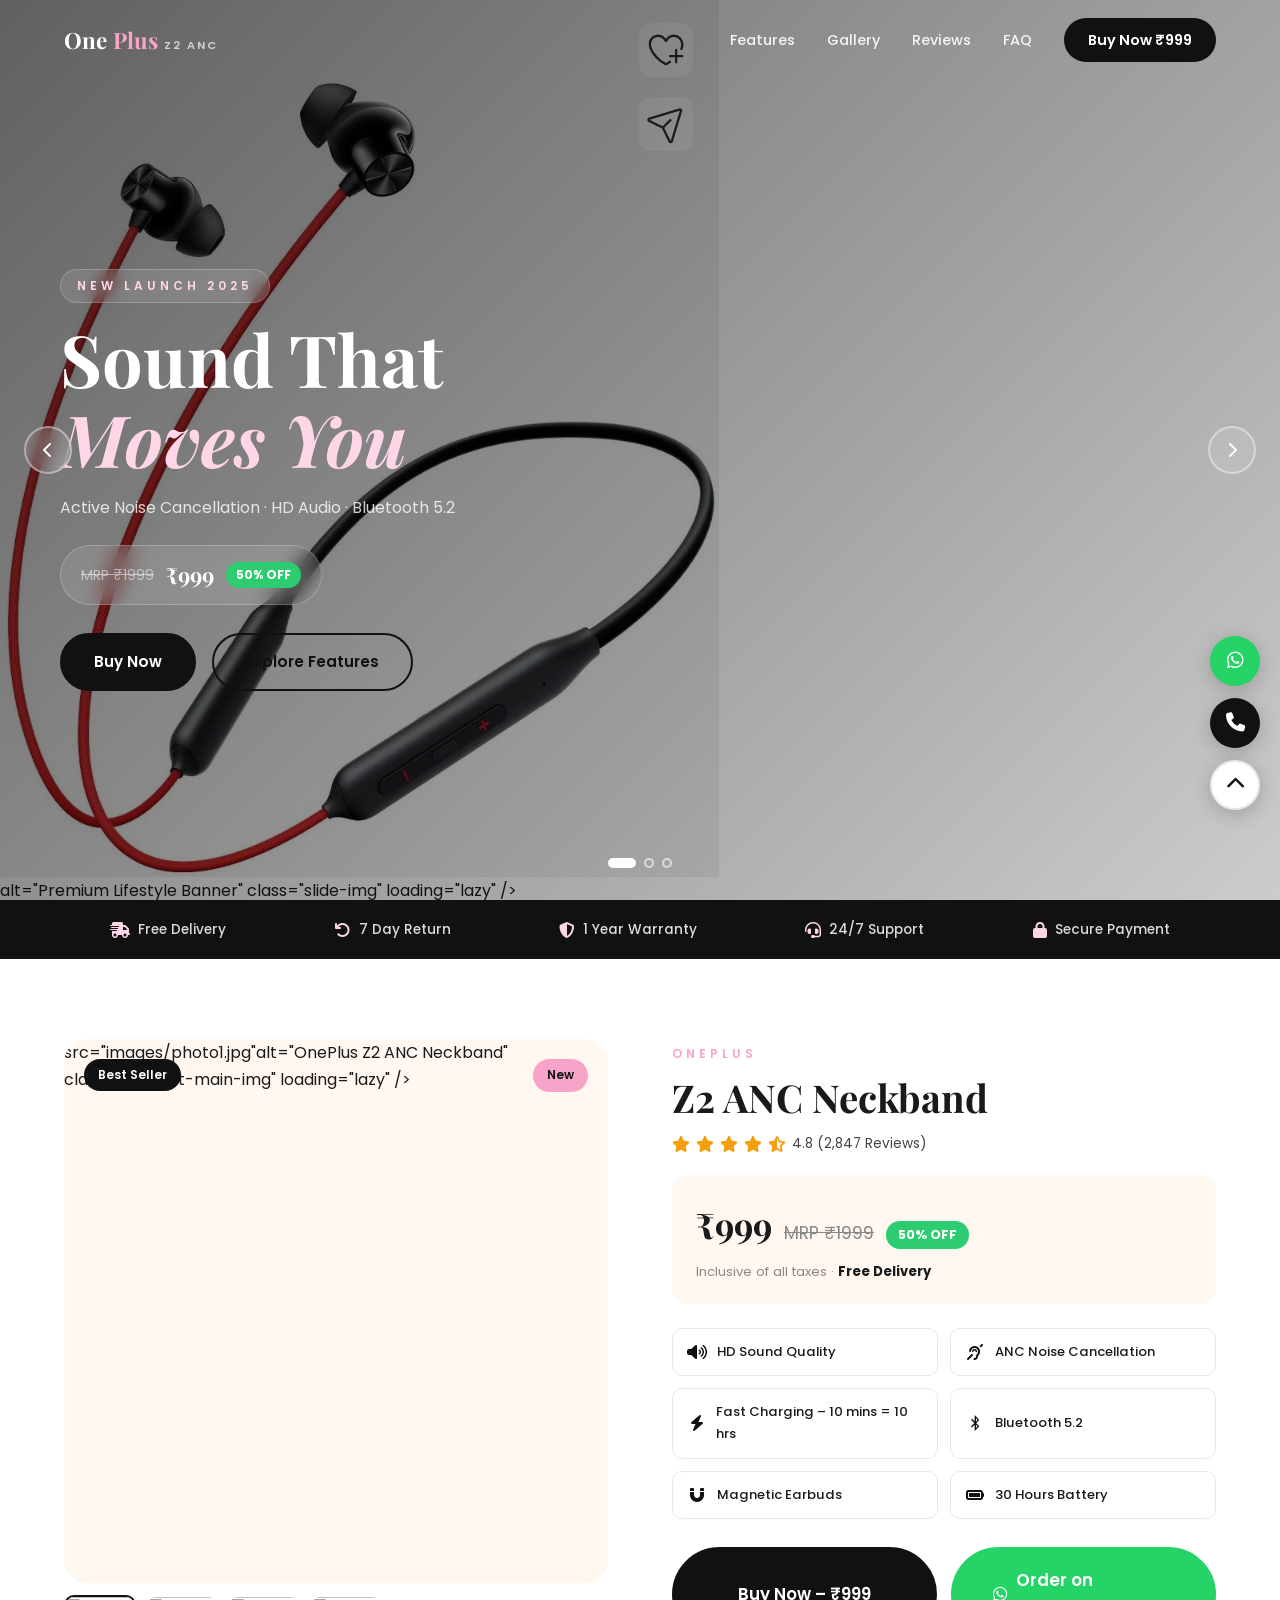
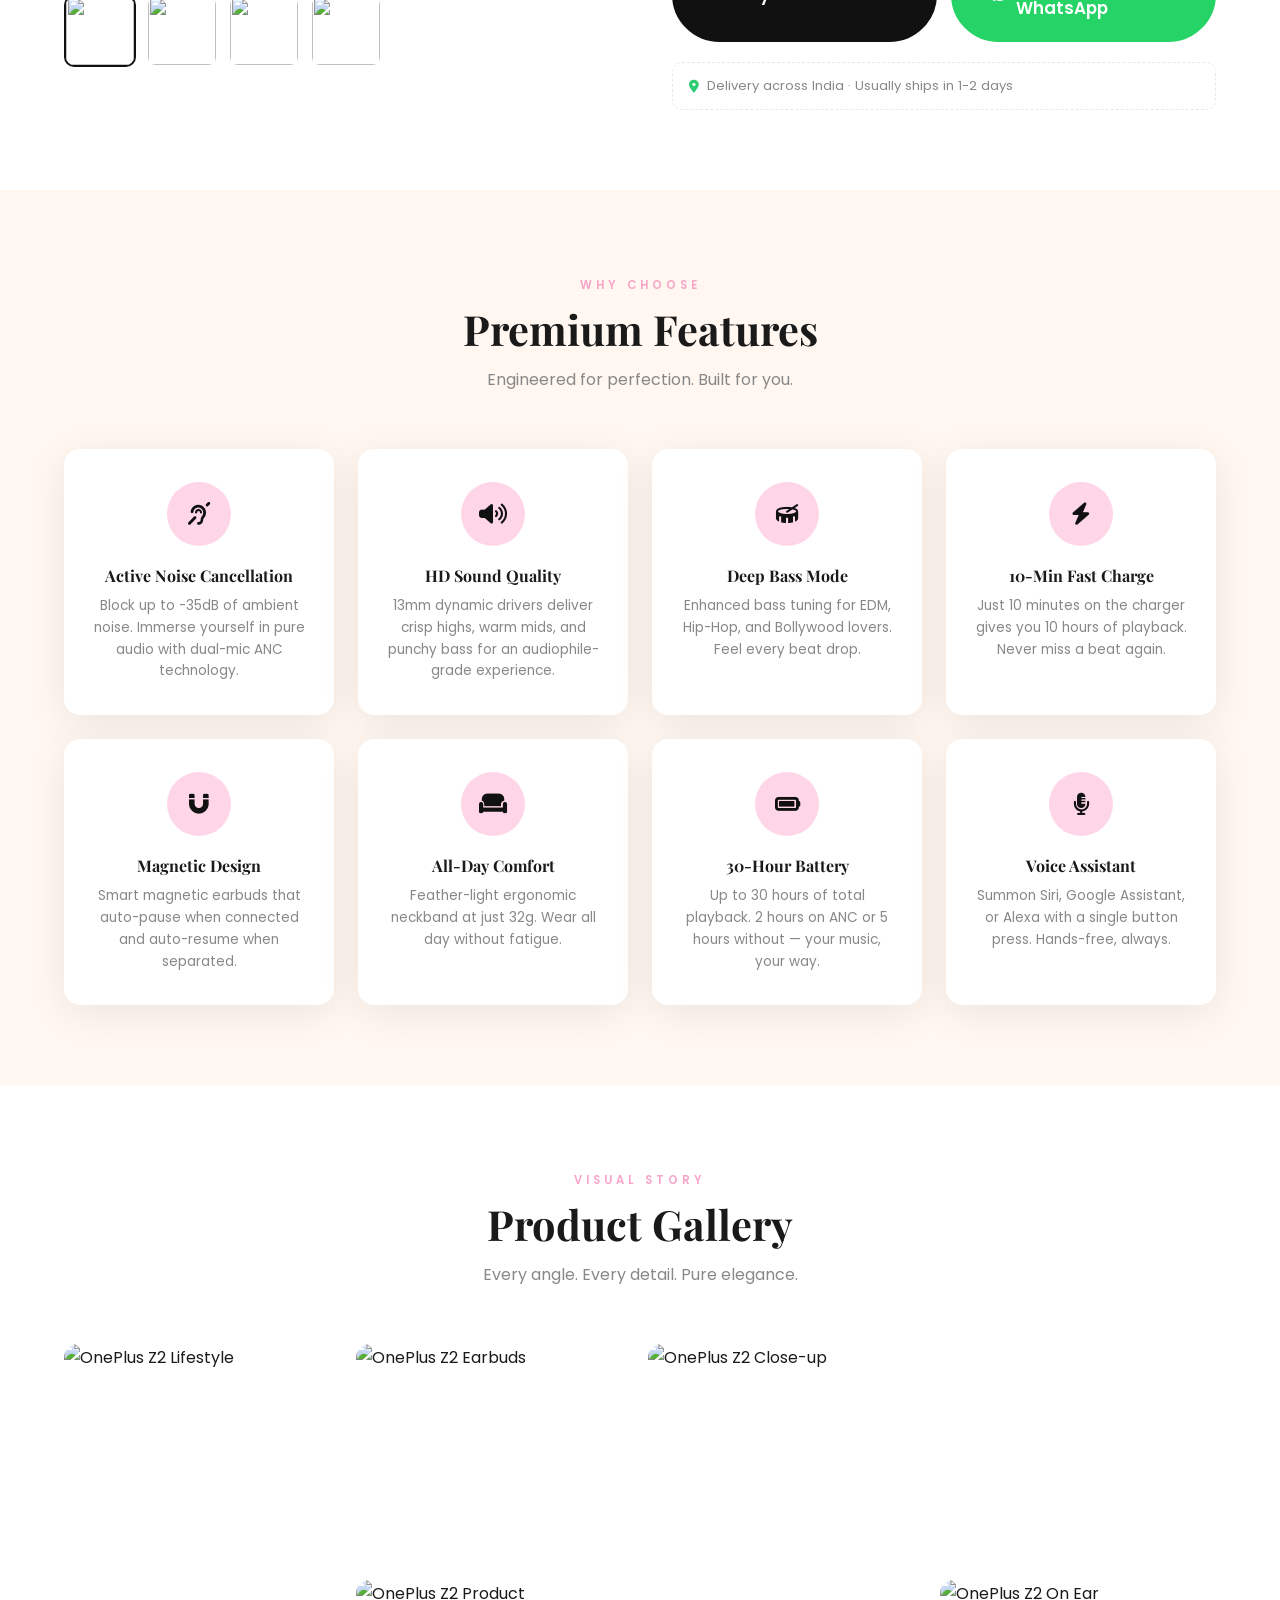
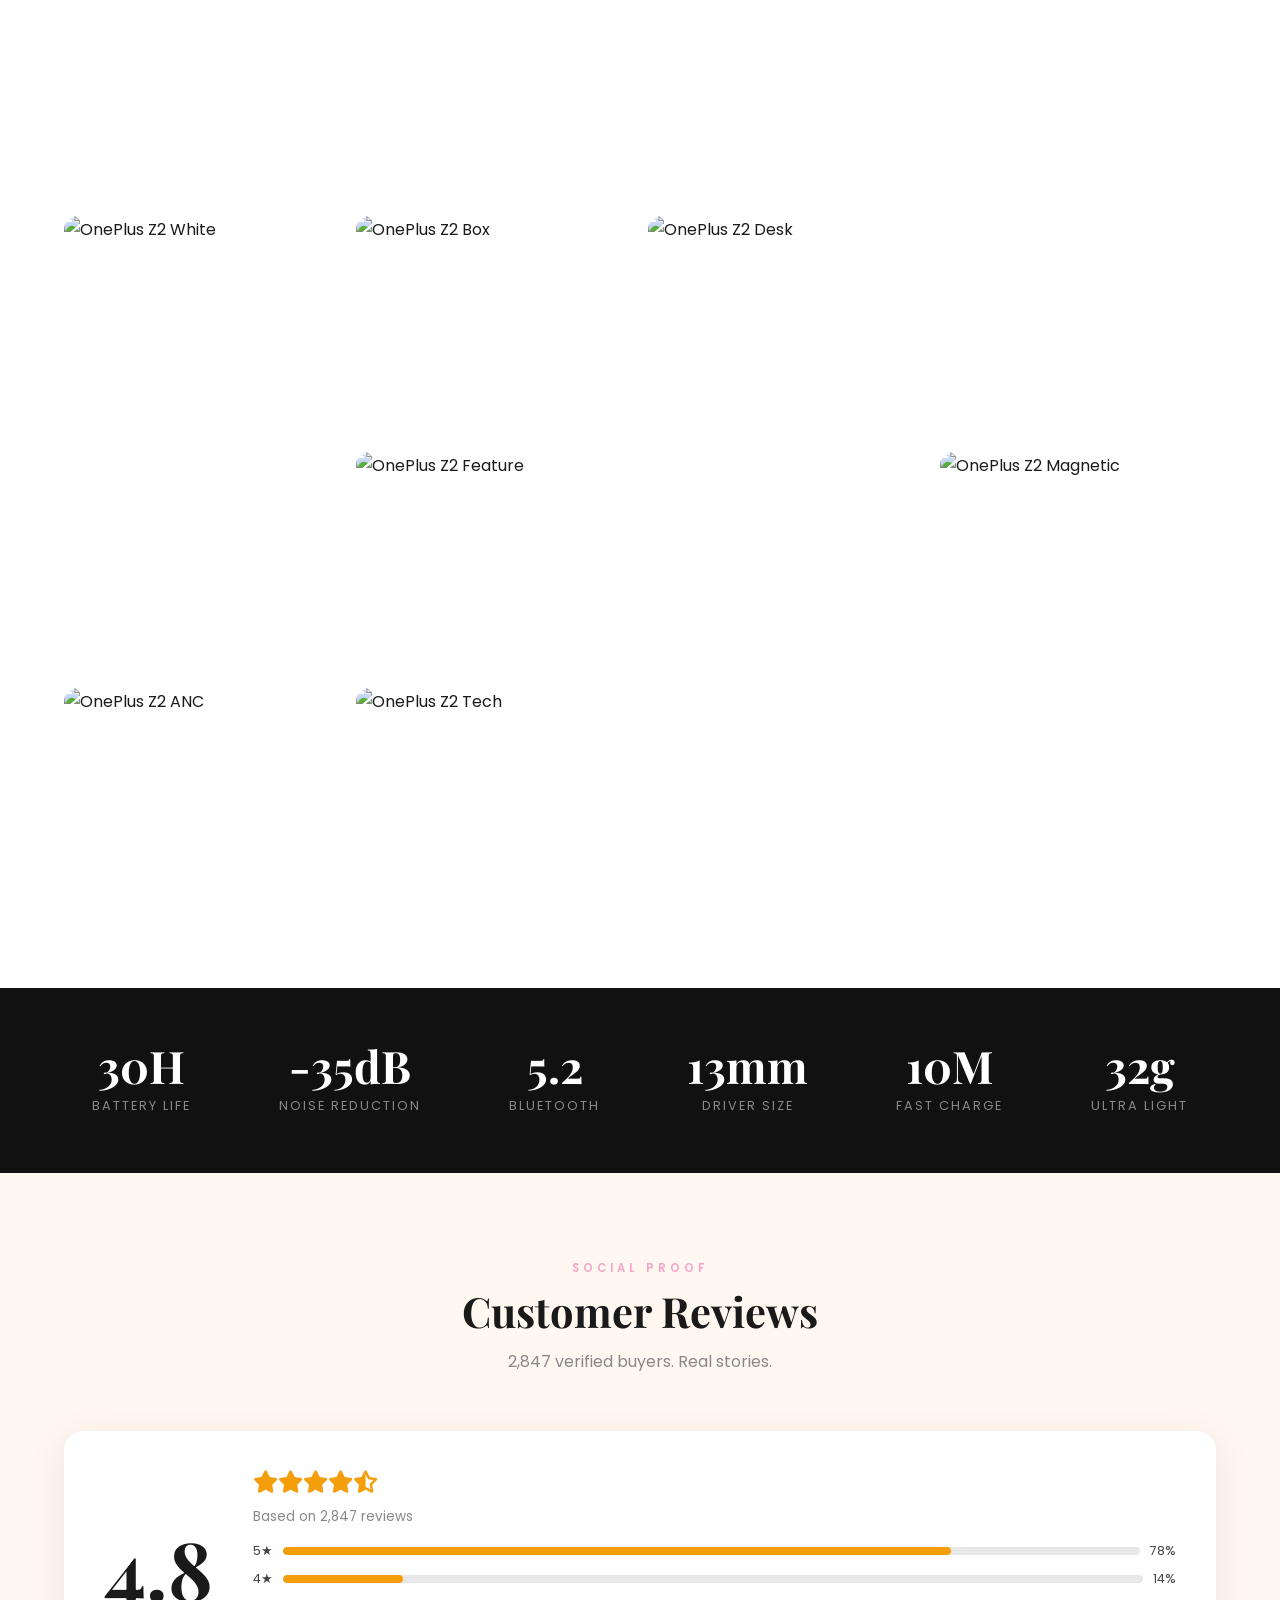
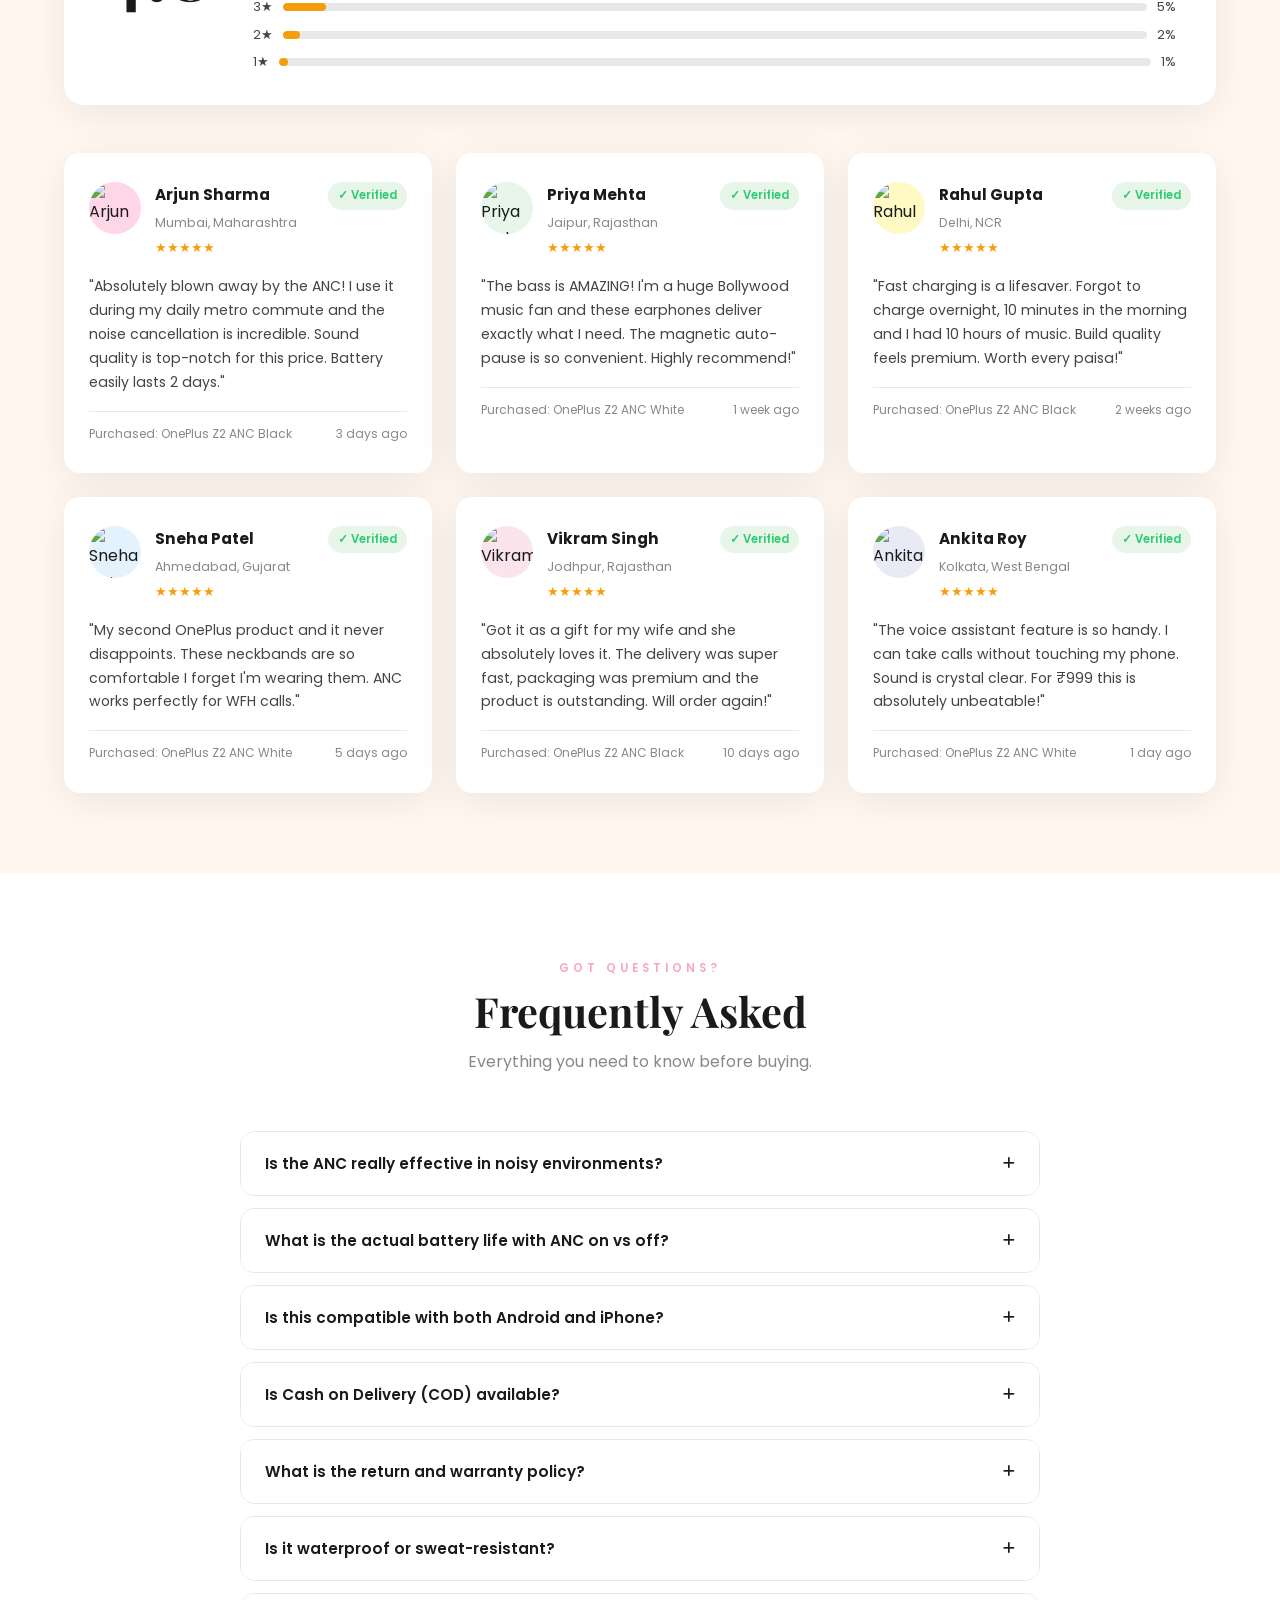
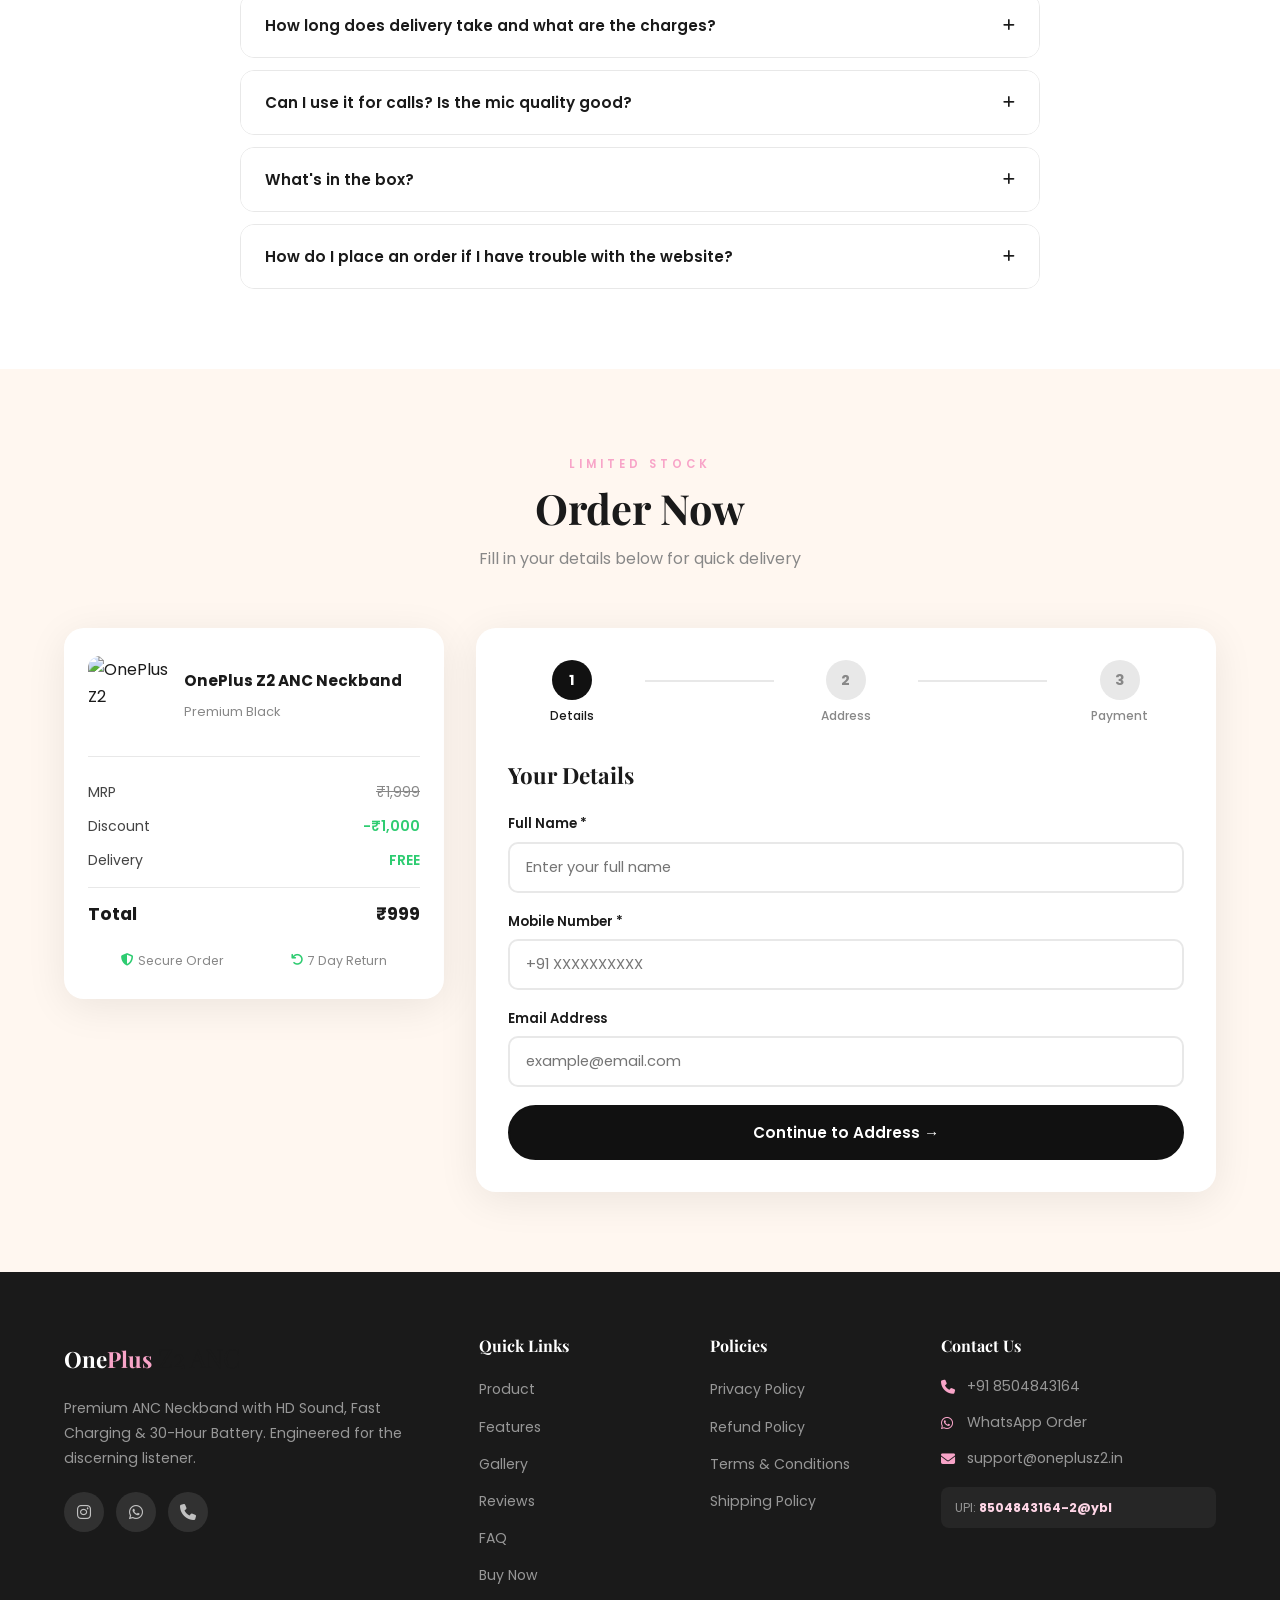
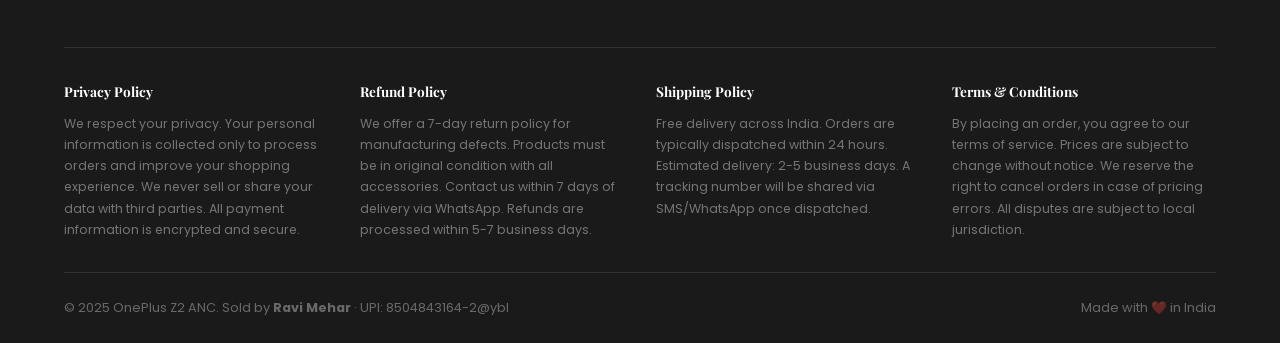
==== commit 7fa900c9: "Update index.html" ====
--- a/index.html
+++ b/index.html
@@ -196,15 +196,15 @@
       <div class="product-image-col" data-aos="fade-right">
         <div class="product-img-wrap">
           <!-- Replace with product image -->
-          <img src="https://images.unsplash.com/photo-1574920162043-b872873f19bc?w=700&q=80" alt="OnePlus Z2 ANC Neckband" class="product-main-img" loading="lazy" />
+          src="images/photo1.jpg"alt="OnePlus Z2 ANC Neckband" class="product-main-img" loading="lazy" />
           <div class="img-badge">Best Seller</div>
           <div class="img-badge2">New</div>
         </div>
         <div class="product-thumbs">
-          <div class="thumb active"><img src="https://images.unsplash.com/photo-1574920162043-b872873f19bc?w=150&q=80" alt="" loading="lazy"/></div>
-          <div class="thumb"><img src="https://images.unsplash.com/photo-1590658268037-6bf12165a8df?w=150&q=80" alt="" loading="lazy"/></div>
-          <div class="thumb"><img src="https://images.unsplash.com/photo-1505740420928-5e560c06d30e?w=150&q=80" alt="" loading="lazy"/></div>
-          <div class="thumb"><img src="https://images.unsplash.com/photo-1618329340733-5b81c7c8d9e6?w=150&q=80" alt="" loading="lazy"/></div>
+          <div class="thumb active"><img src="images/photo1.jpg alt="" loading="lazy"/></div>
+          <div class="thumb"><img src="images/photo2.jpg" alt="" loading="lazy"/></div>
+          <div class="thumb"><img src="images/photo3.jpg alt="" loading="lazy"/></div>
+          <div class="thumb"><img src="images/photo4.jpg alt="" loading="lazy"/></div>
         </div>
       </div>
 
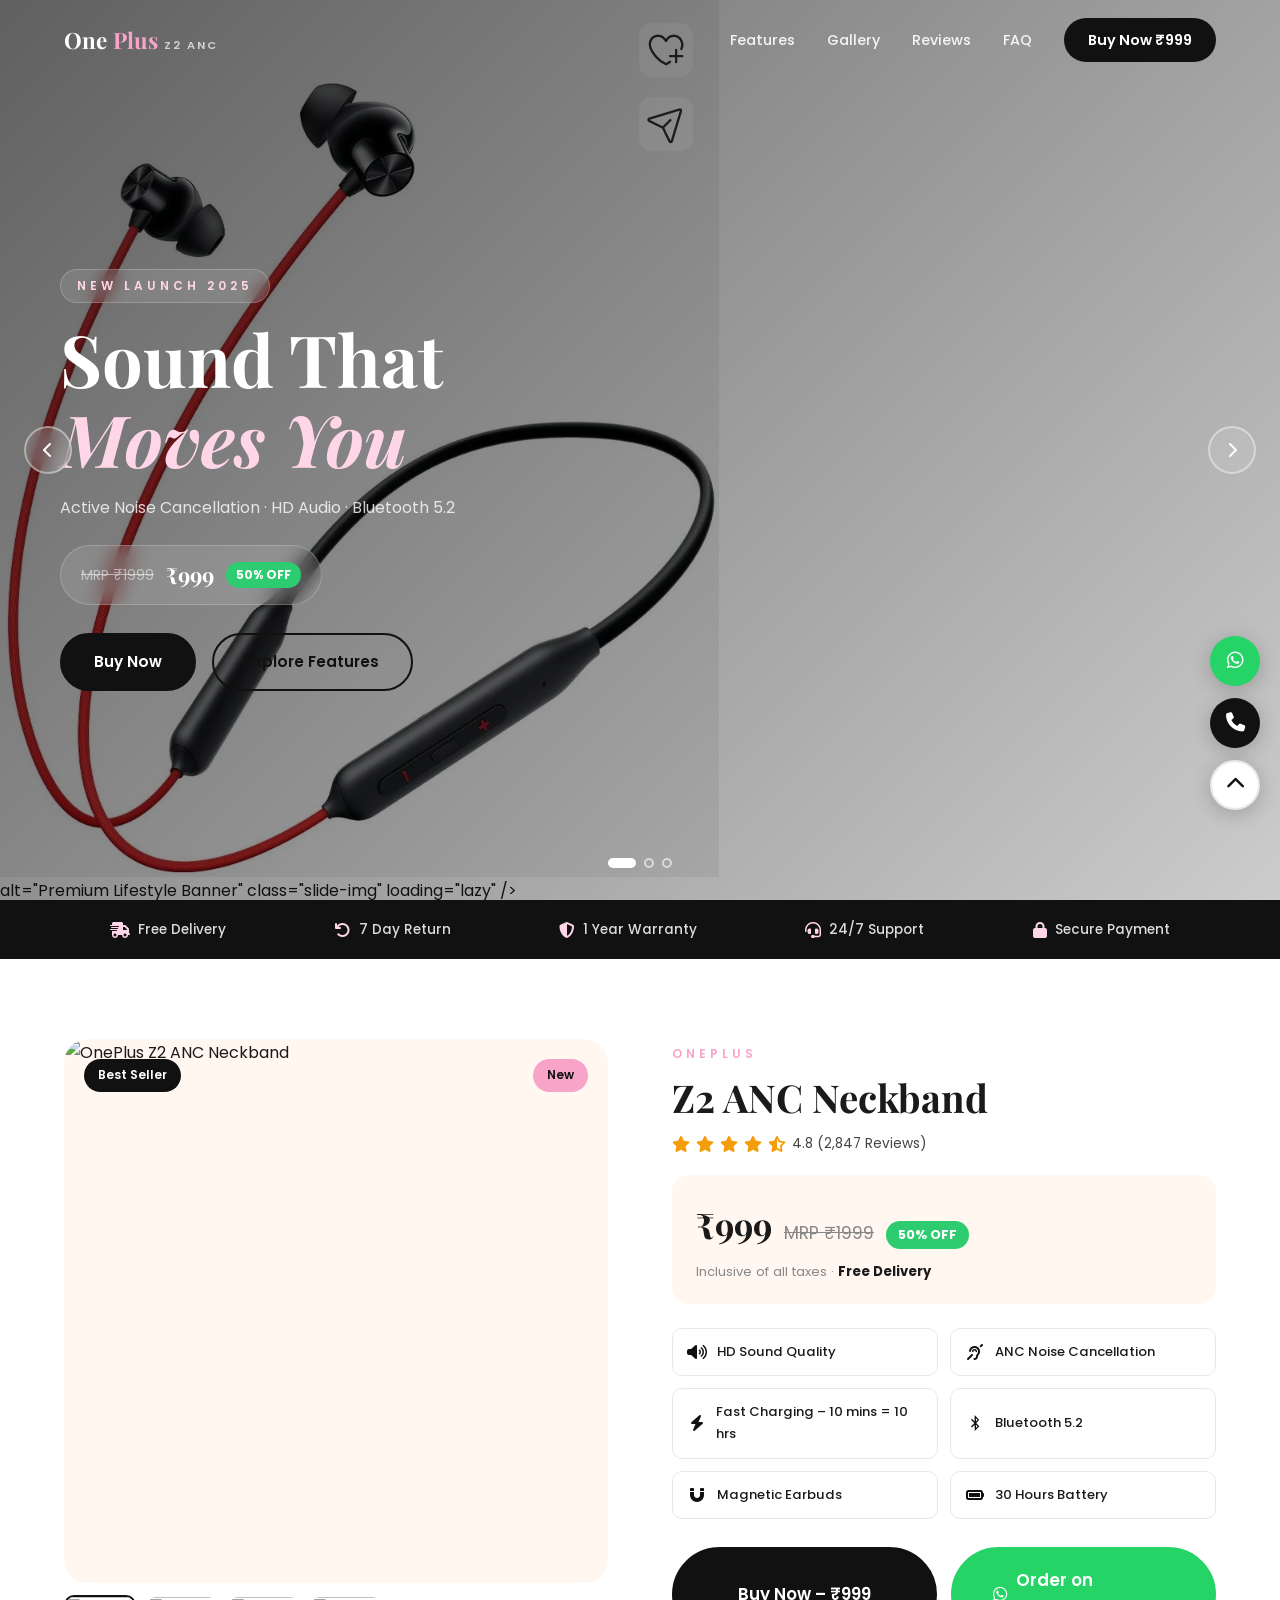
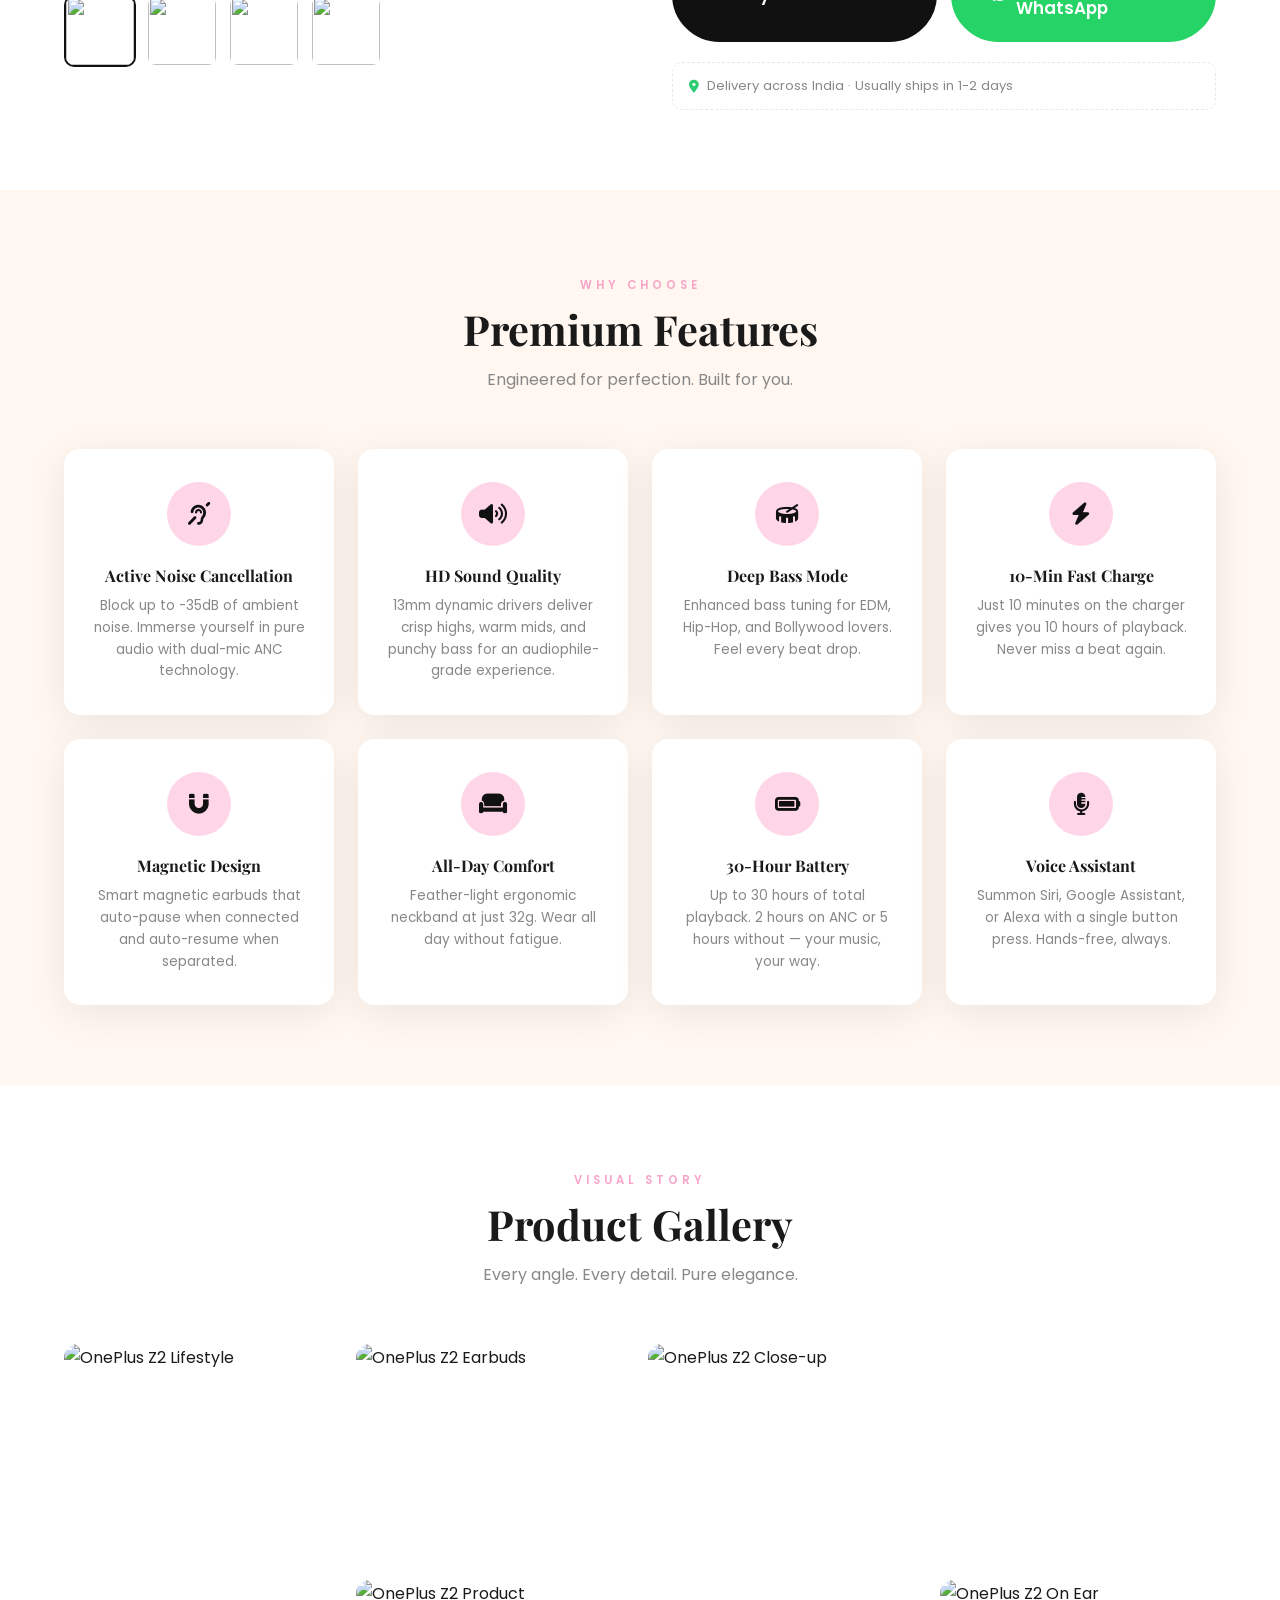
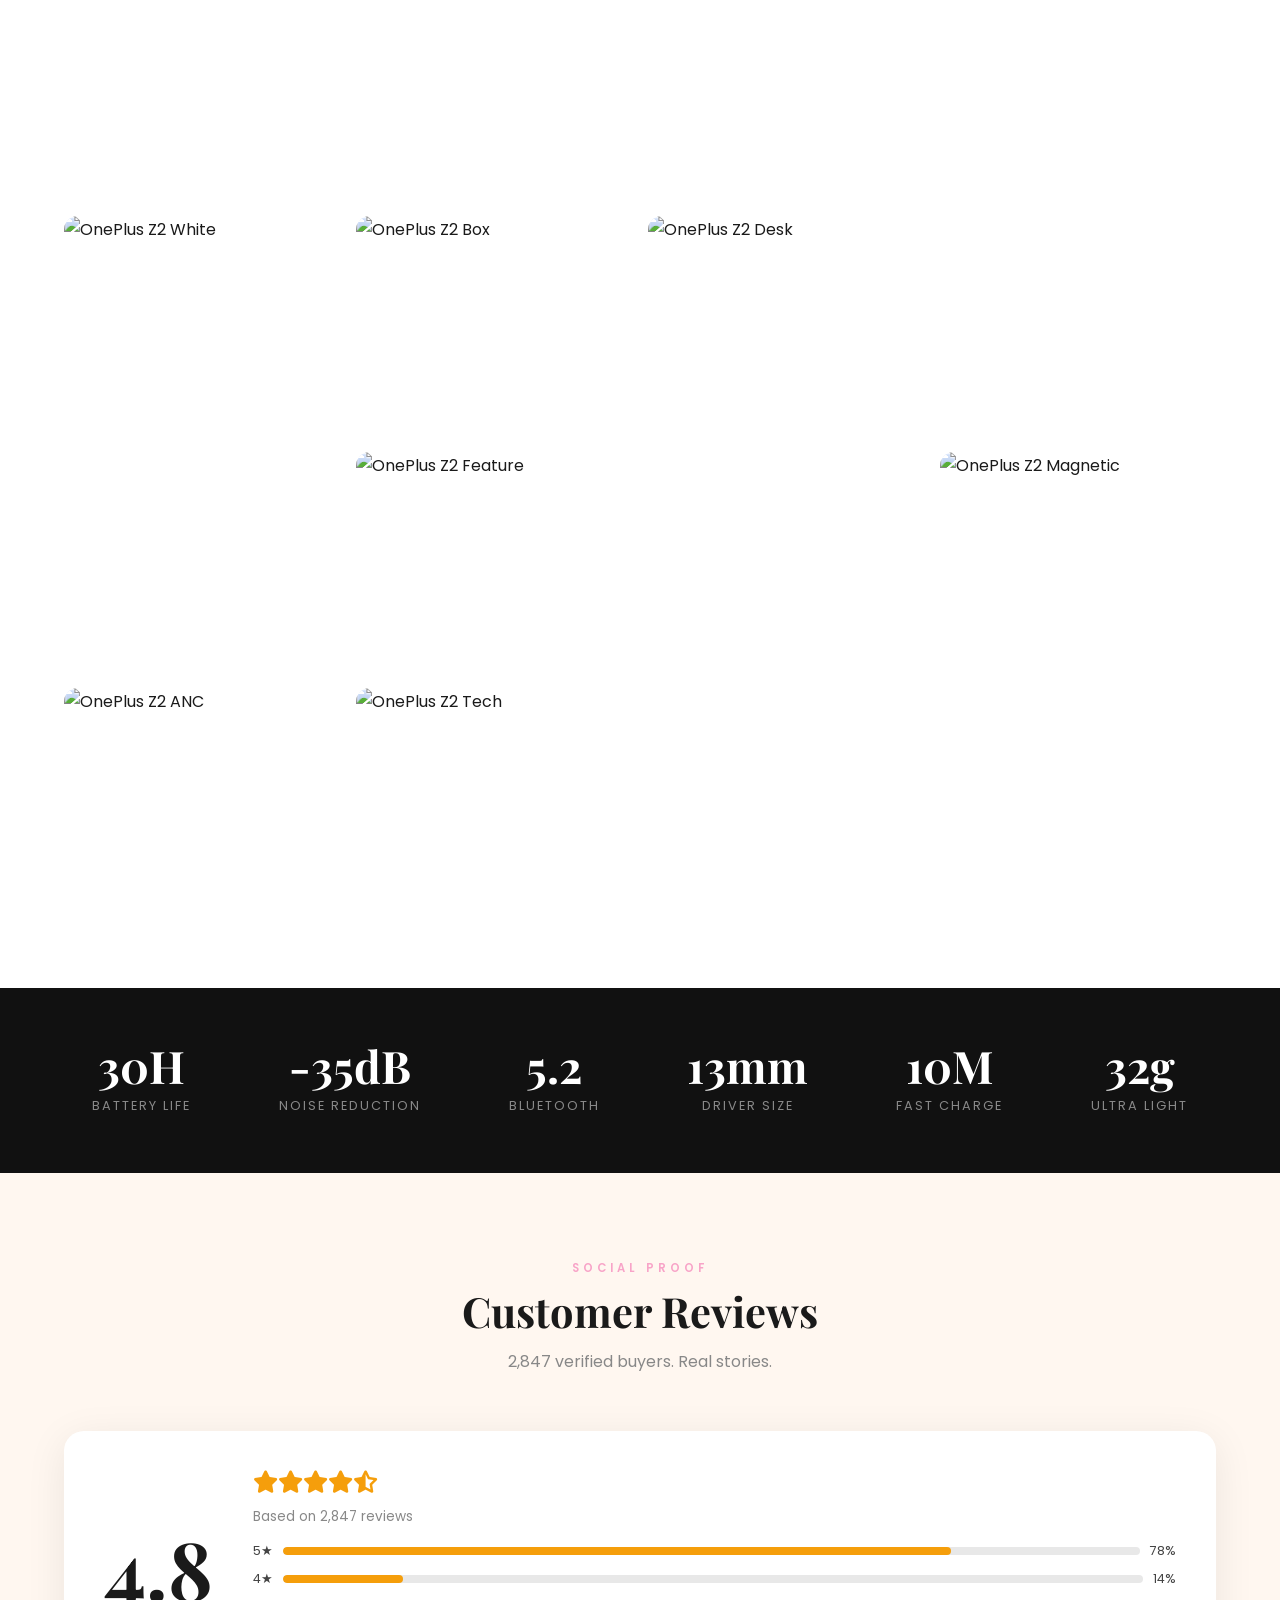
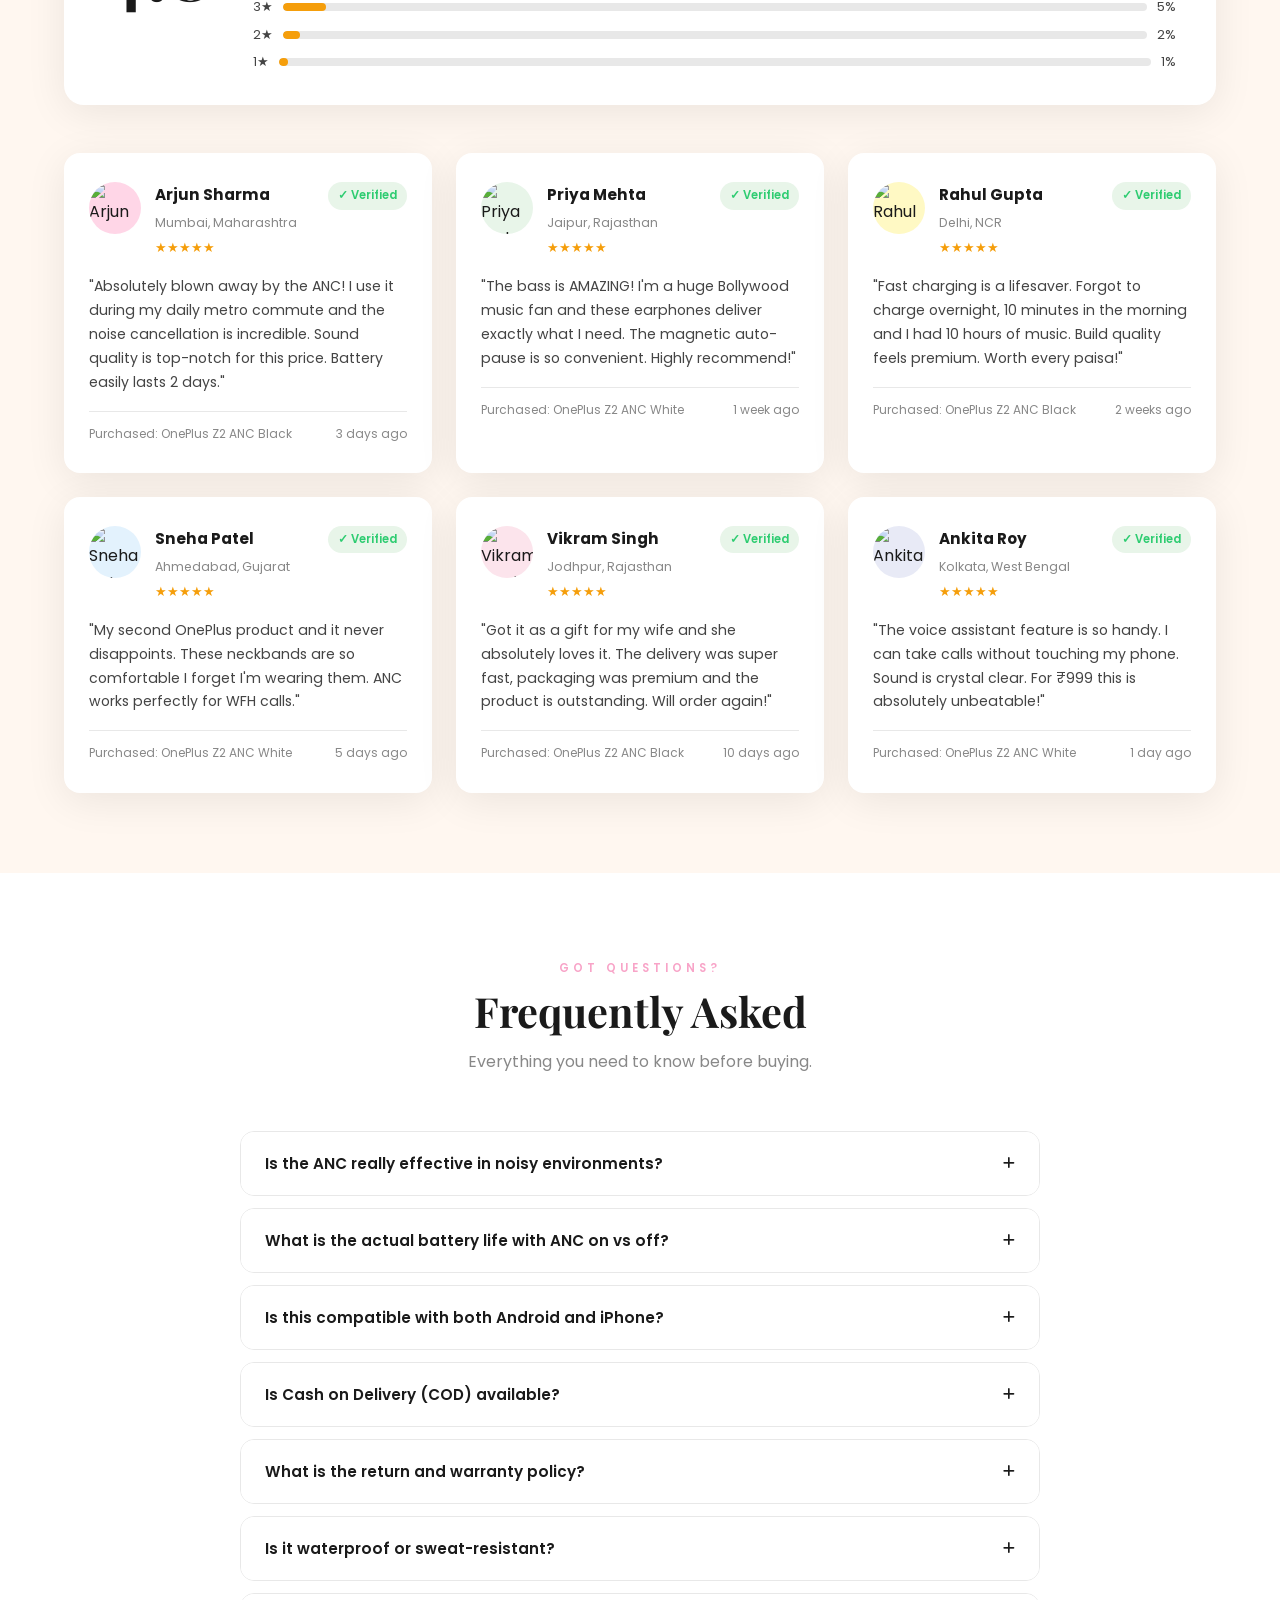
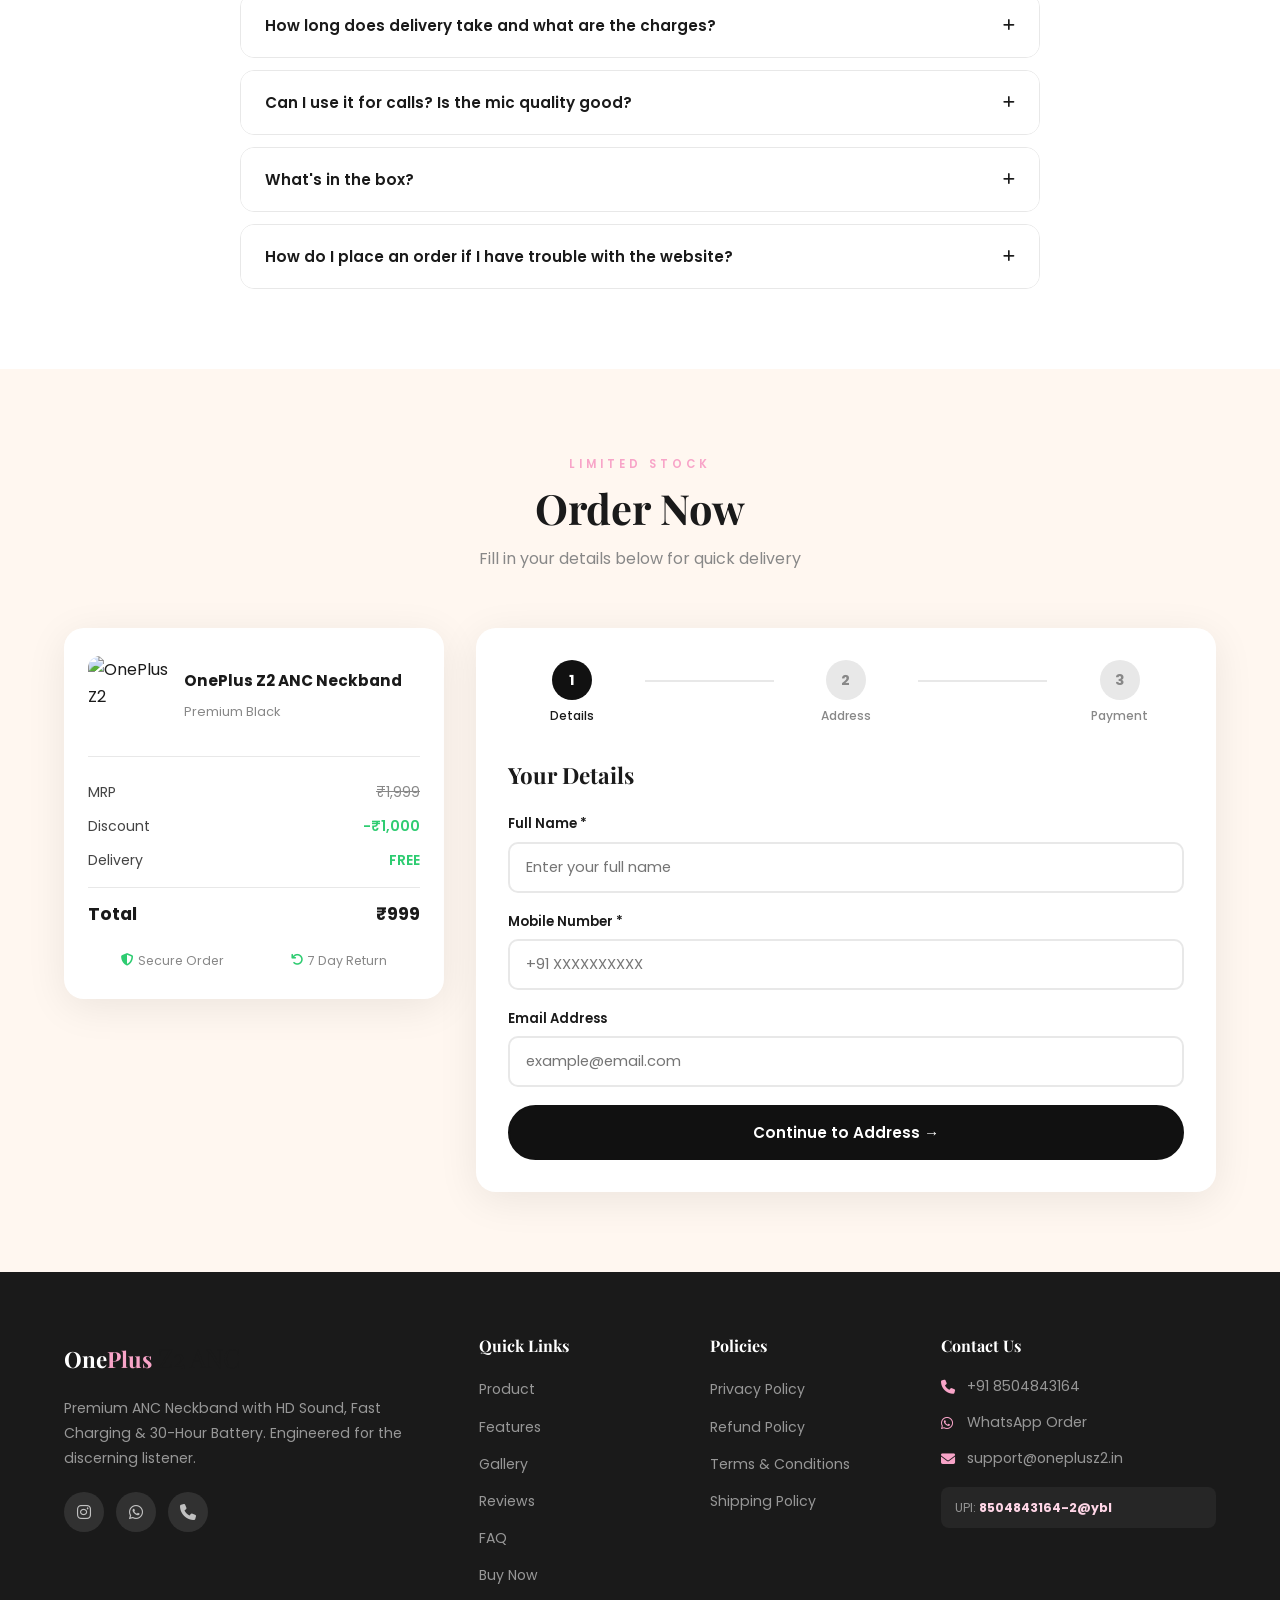
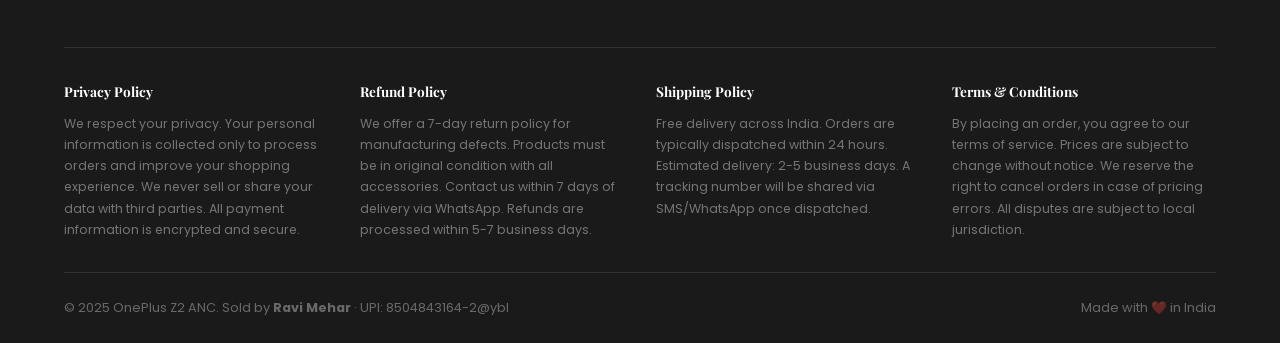
==== commit 06c640ec: "Update index.html" ====
--- a/index.html
+++ b/index.html
@@ -196,7 +196,7 @@
       <div class="product-image-col" data-aos="fade-right">
         <div class="product-img-wrap">
           <!-- Replace with product image -->
-          src="images/photo1.jpg"alt="OnePlus Z2 ANC Neckband" class="product-main-img" loading="lazy" />
+          <img src="images/photo1.jpg"alt="OnePlus Z2 ANC Neckband" class="product-main-img" loading="lazy" />
           <div class="img-badge">Best Seller</div>
           <div class="img-badge2">New</div>
         </div>
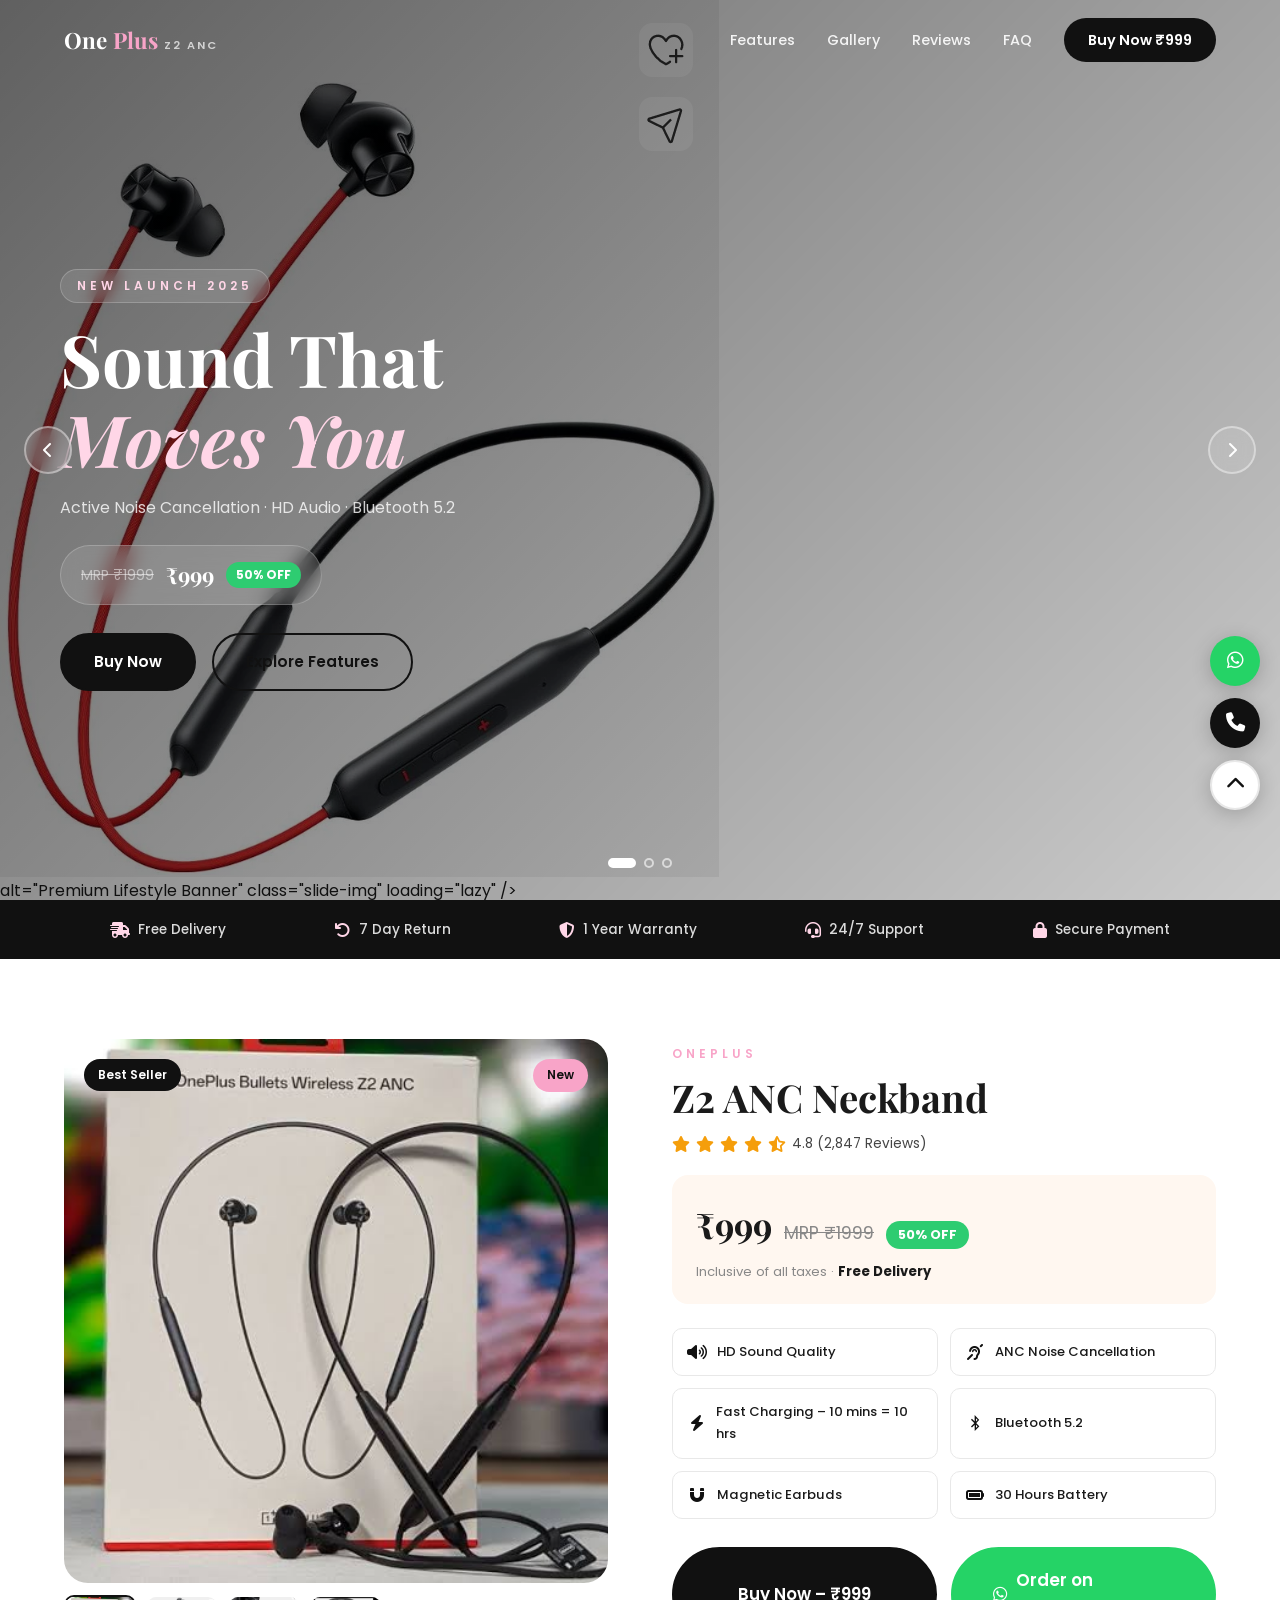
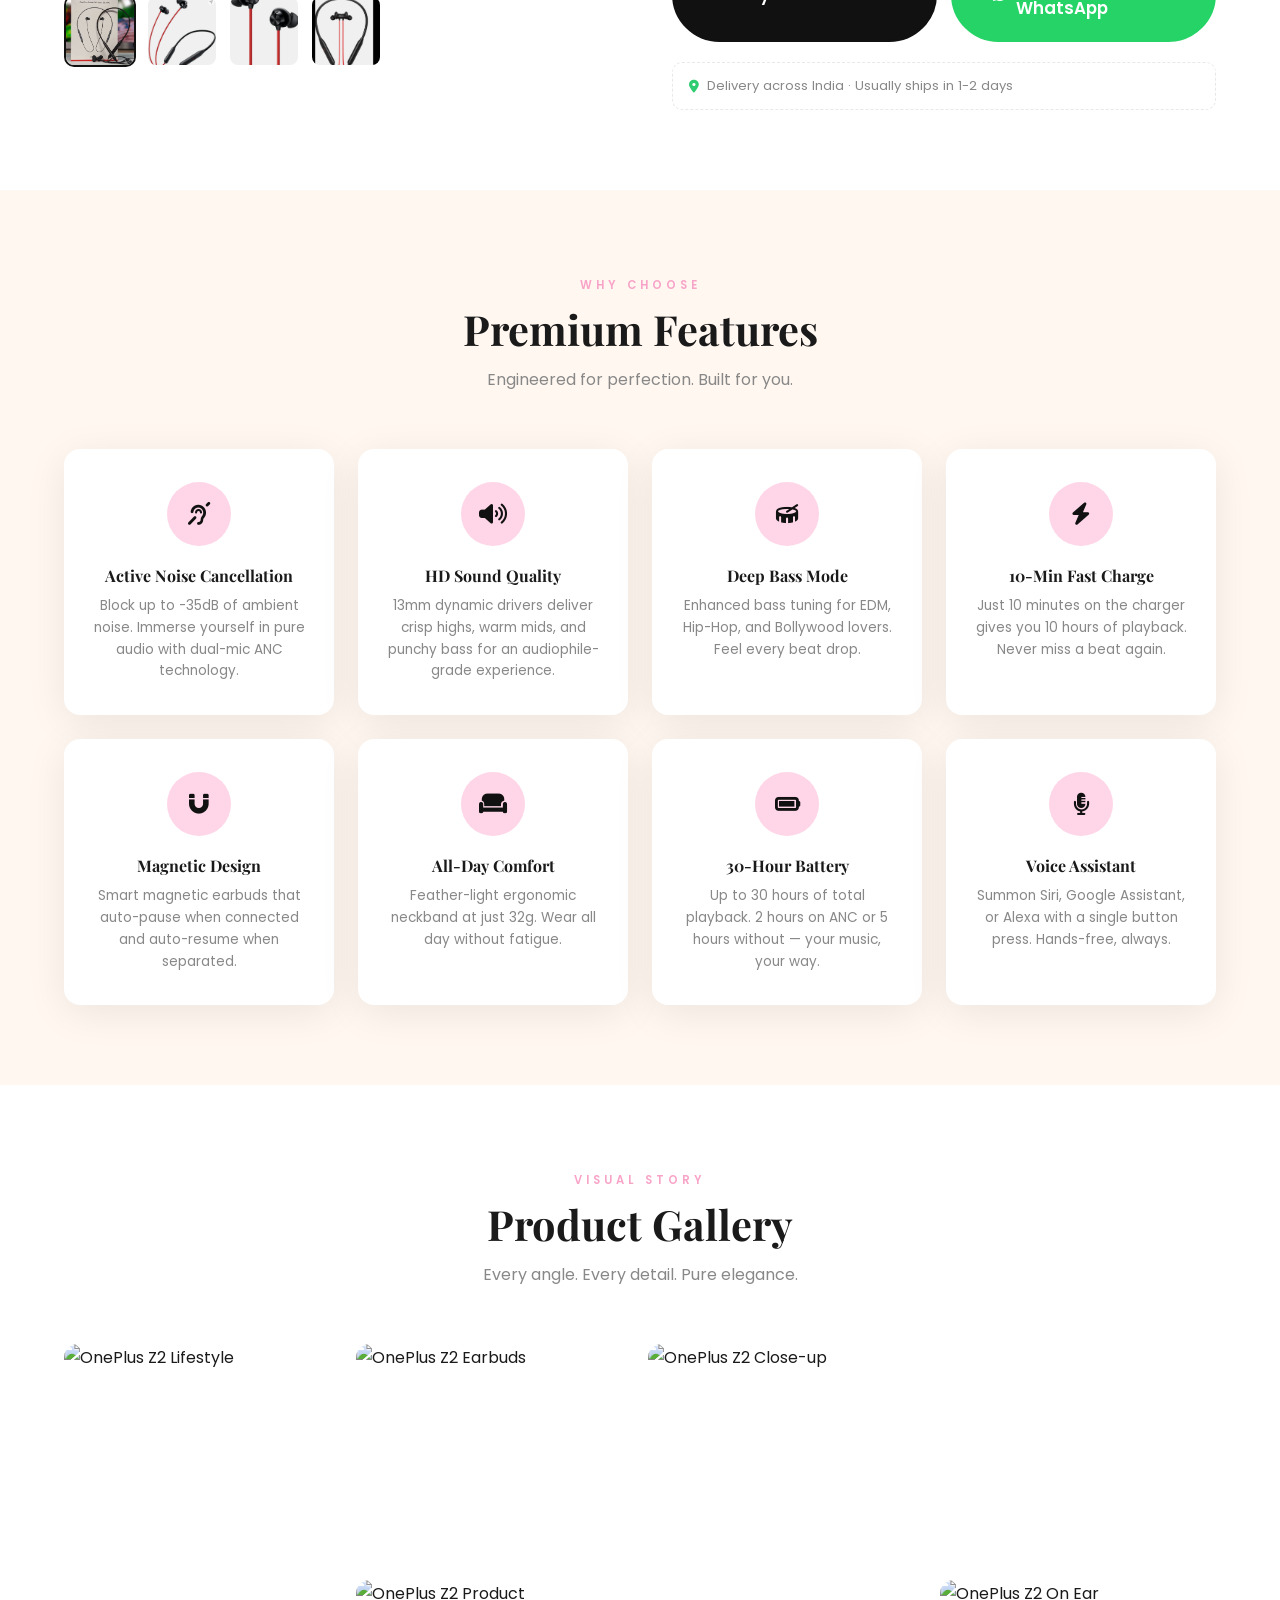
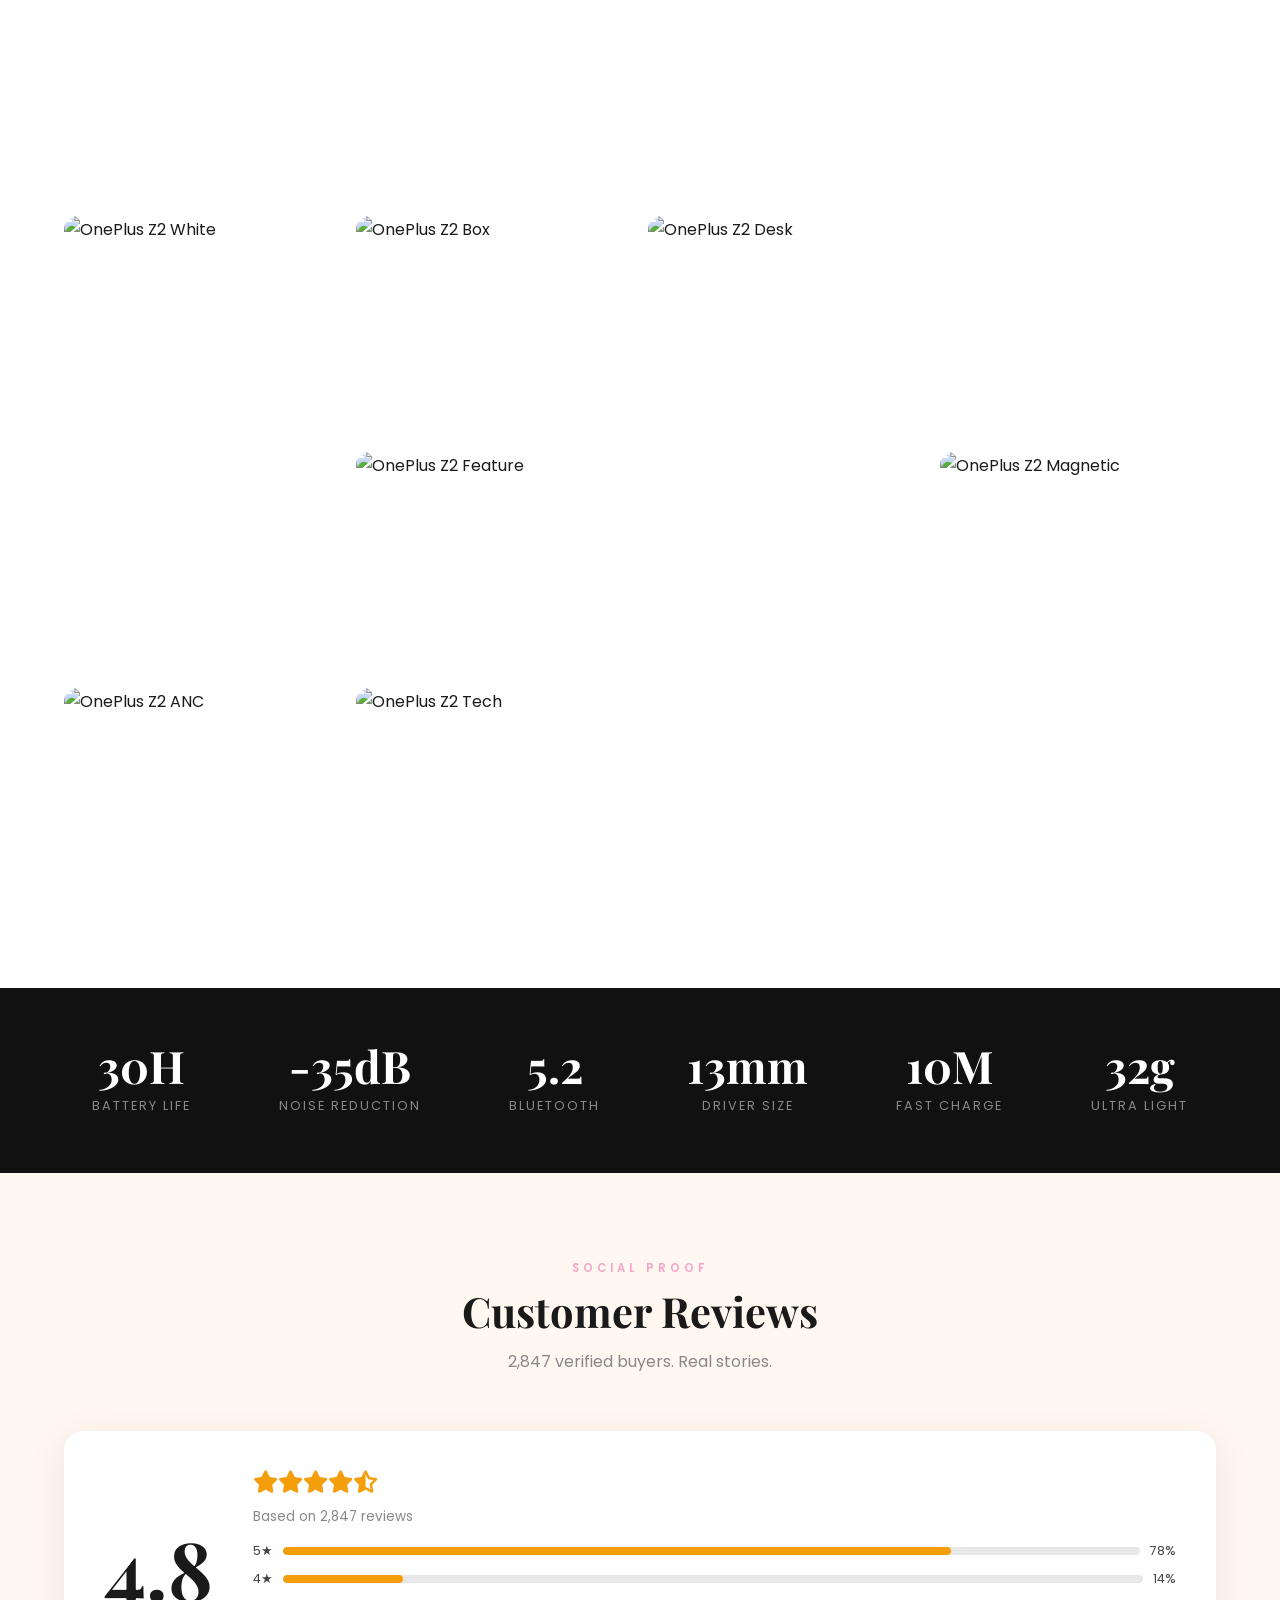
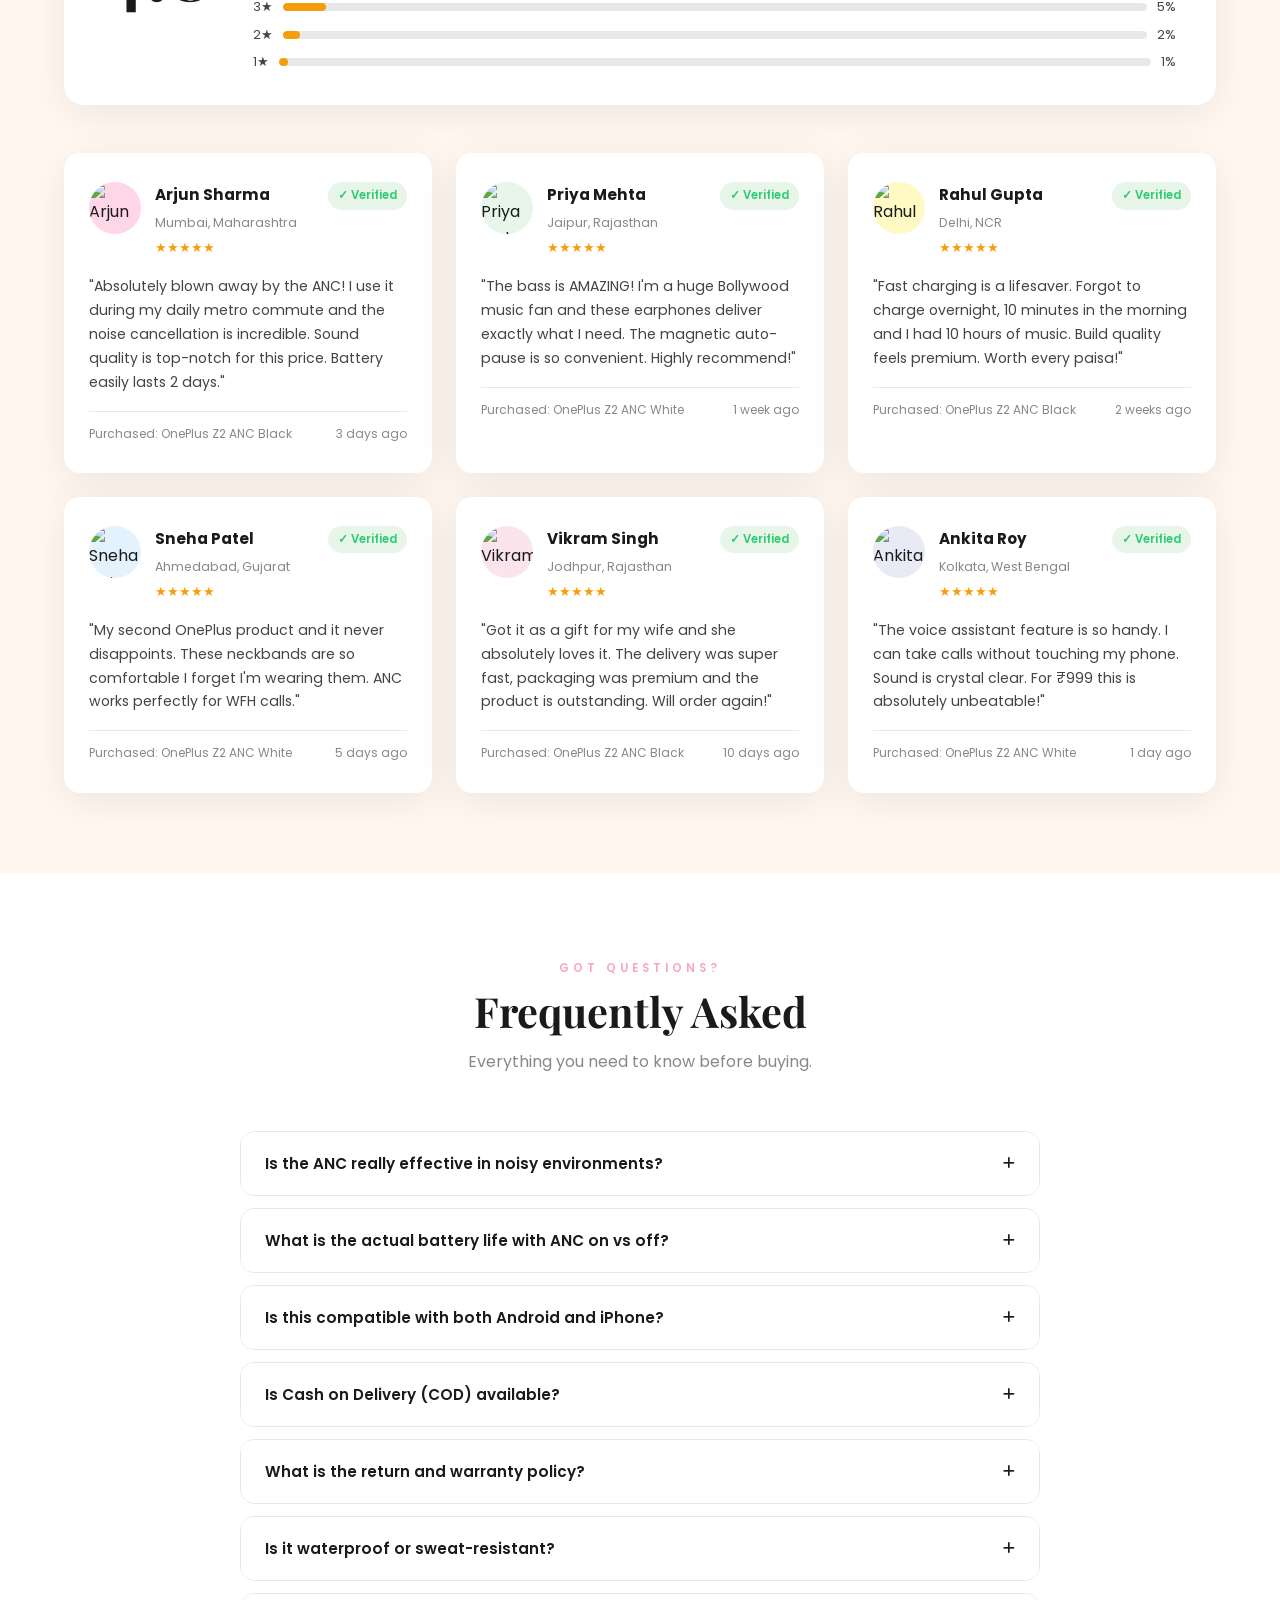
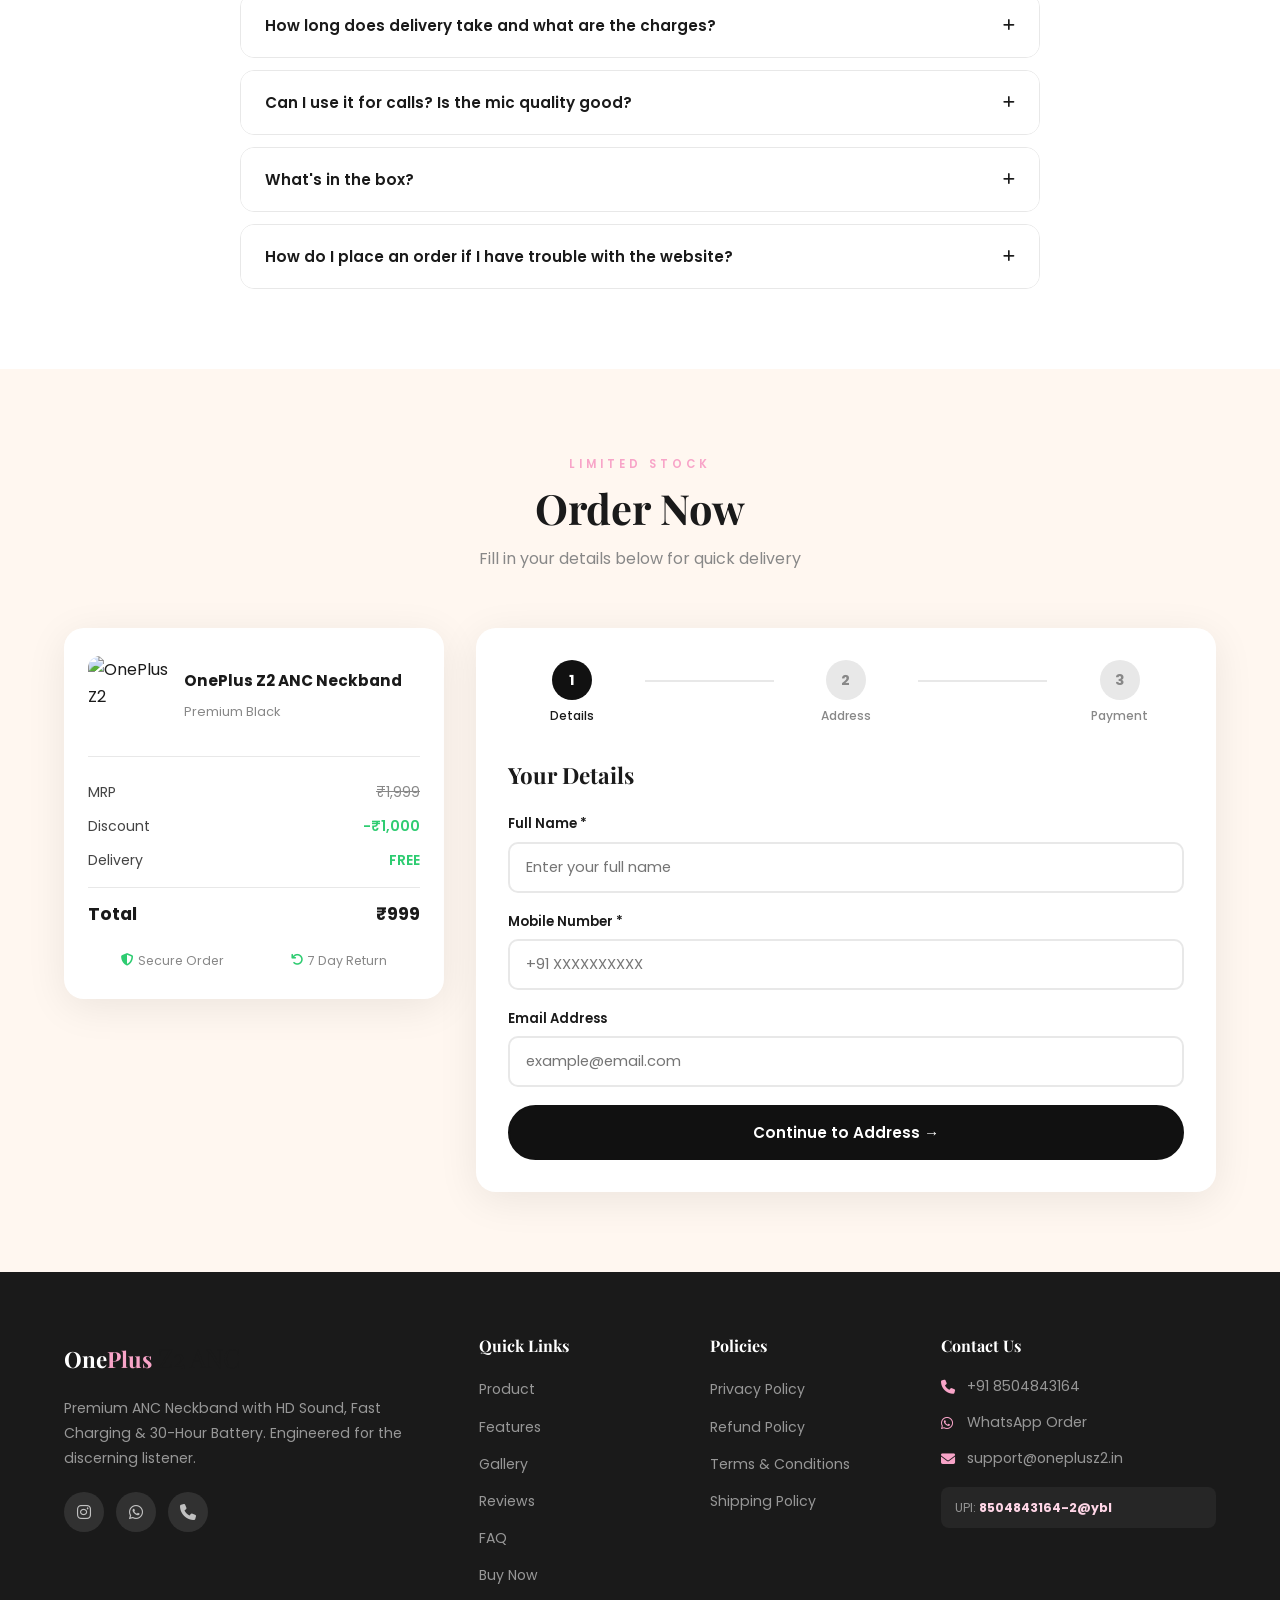
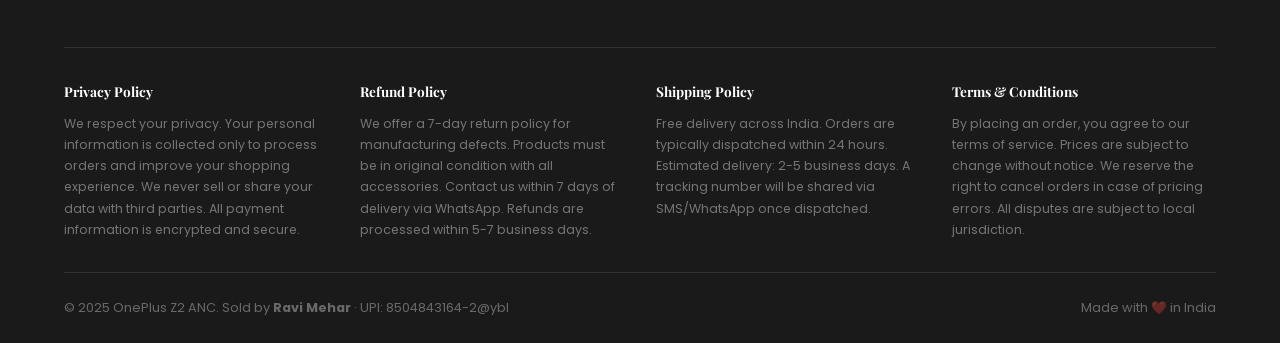
==== commit 6155701c: "Update index.html" ====
--- a/index.html
+++ b/index.html
@@ -201,10 +201,10 @@
           <div class="img-badge2">New</div>
         </div>
         <div class="product-thumbs">
-          <div class="thumb active"><img src="images/photo1.jpg alt="" loading="lazy"/></div>
+          <div class="thumb active"><img src="images/photo1.jpg" alt="" loading="lazy"/></div>
           <div class="thumb"><img src="images/photo2.jpg" alt="" loading="lazy"/></div>
-          <div class="thumb"><img src="images/photo3.jpg alt="" loading="lazy"/></div>
-          <div class="thumb"><img src="images/photo4.jpg alt="" loading="lazy"/></div>
+          <div class="thumb"><img src="images/photo3.jpg" alt="" loading="lazy"/></div>
+          <div class="thumb"><img src="images/photo4.jpg" alt="" loading="lazy"/></div>
         </div>
       </div>
 
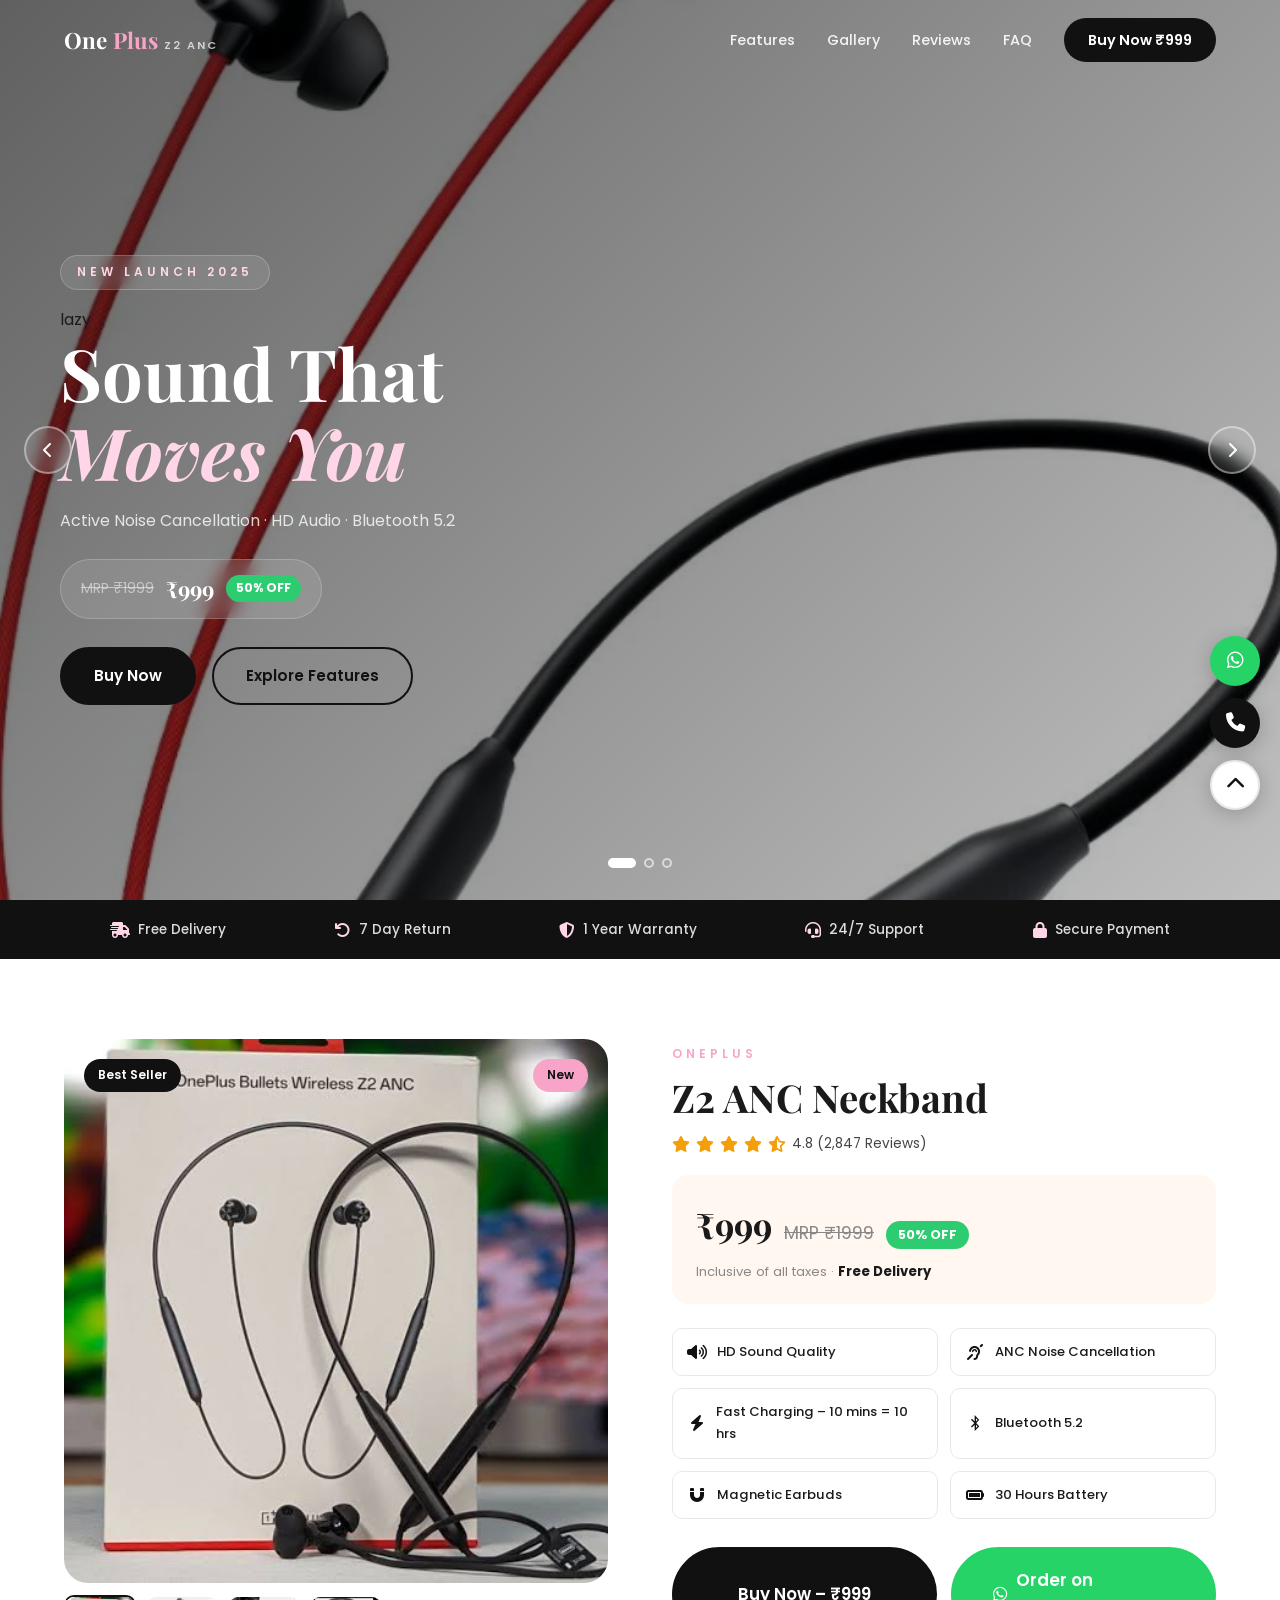
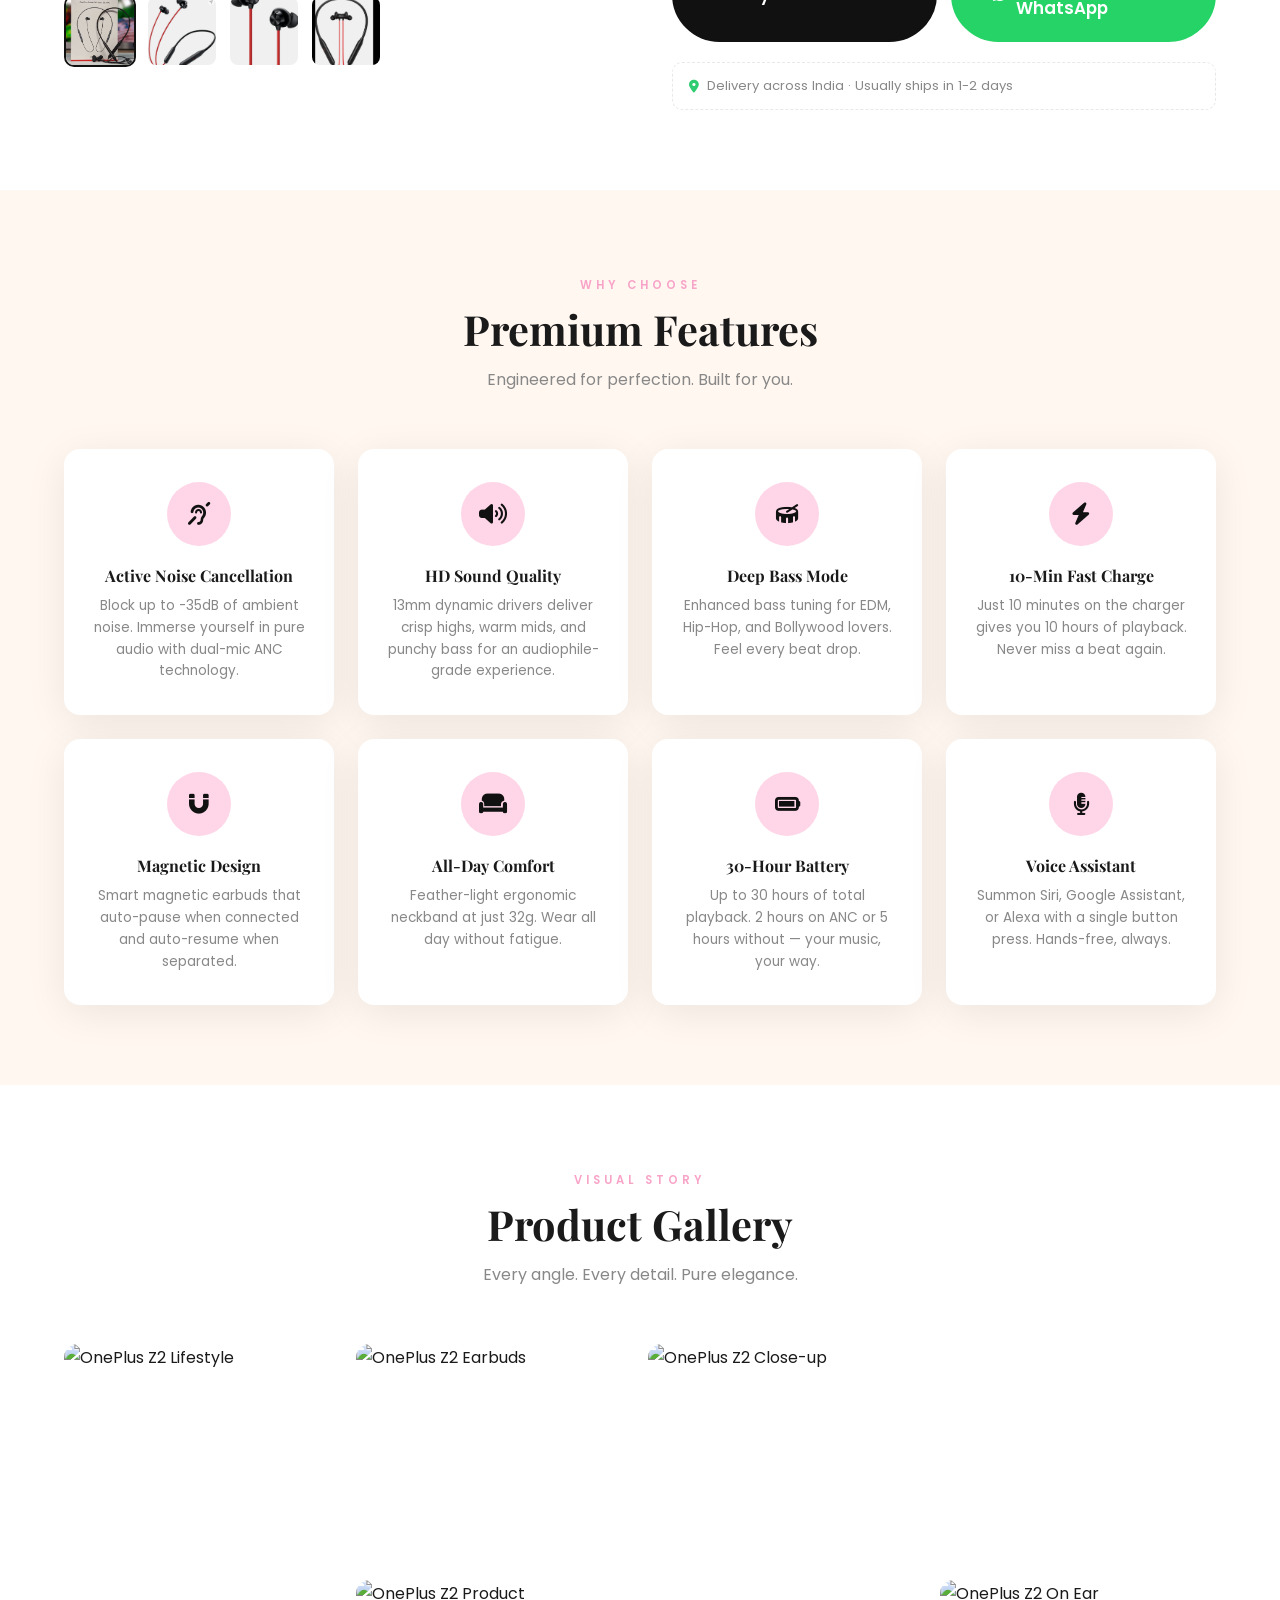
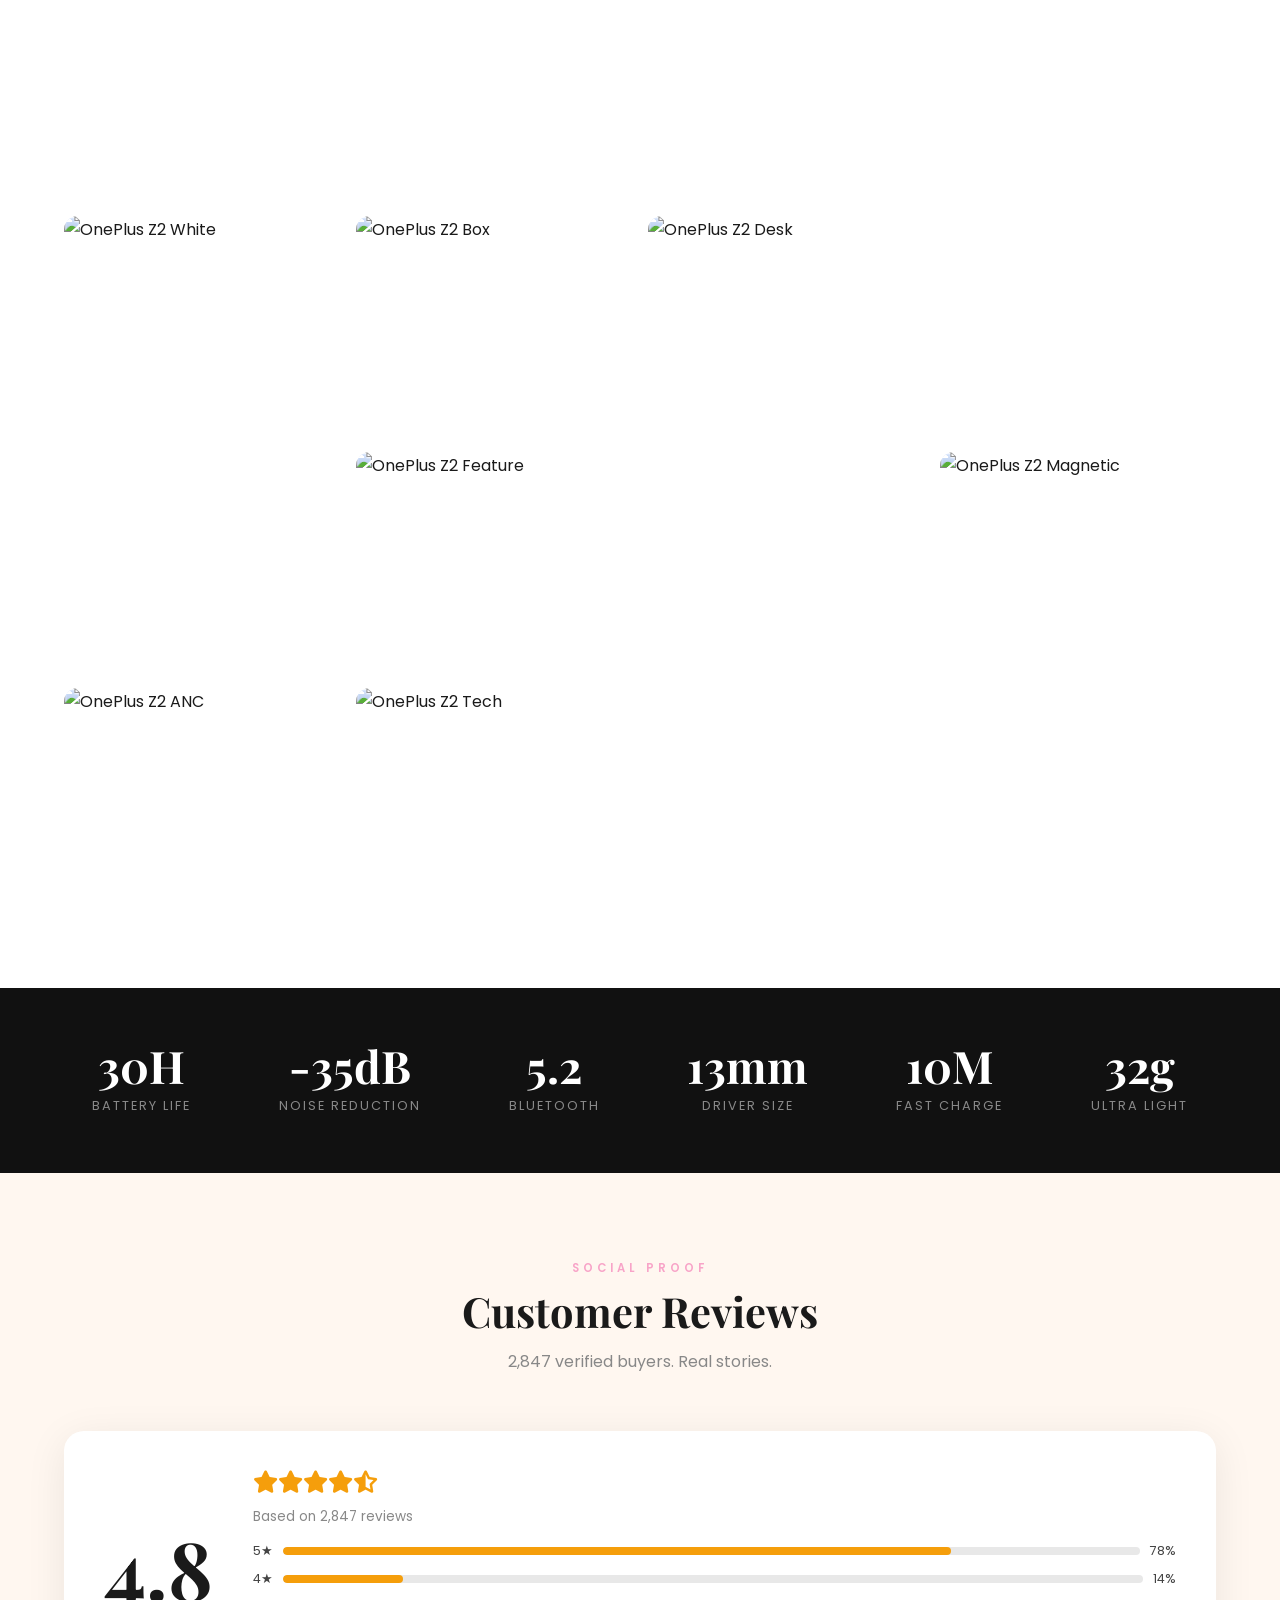
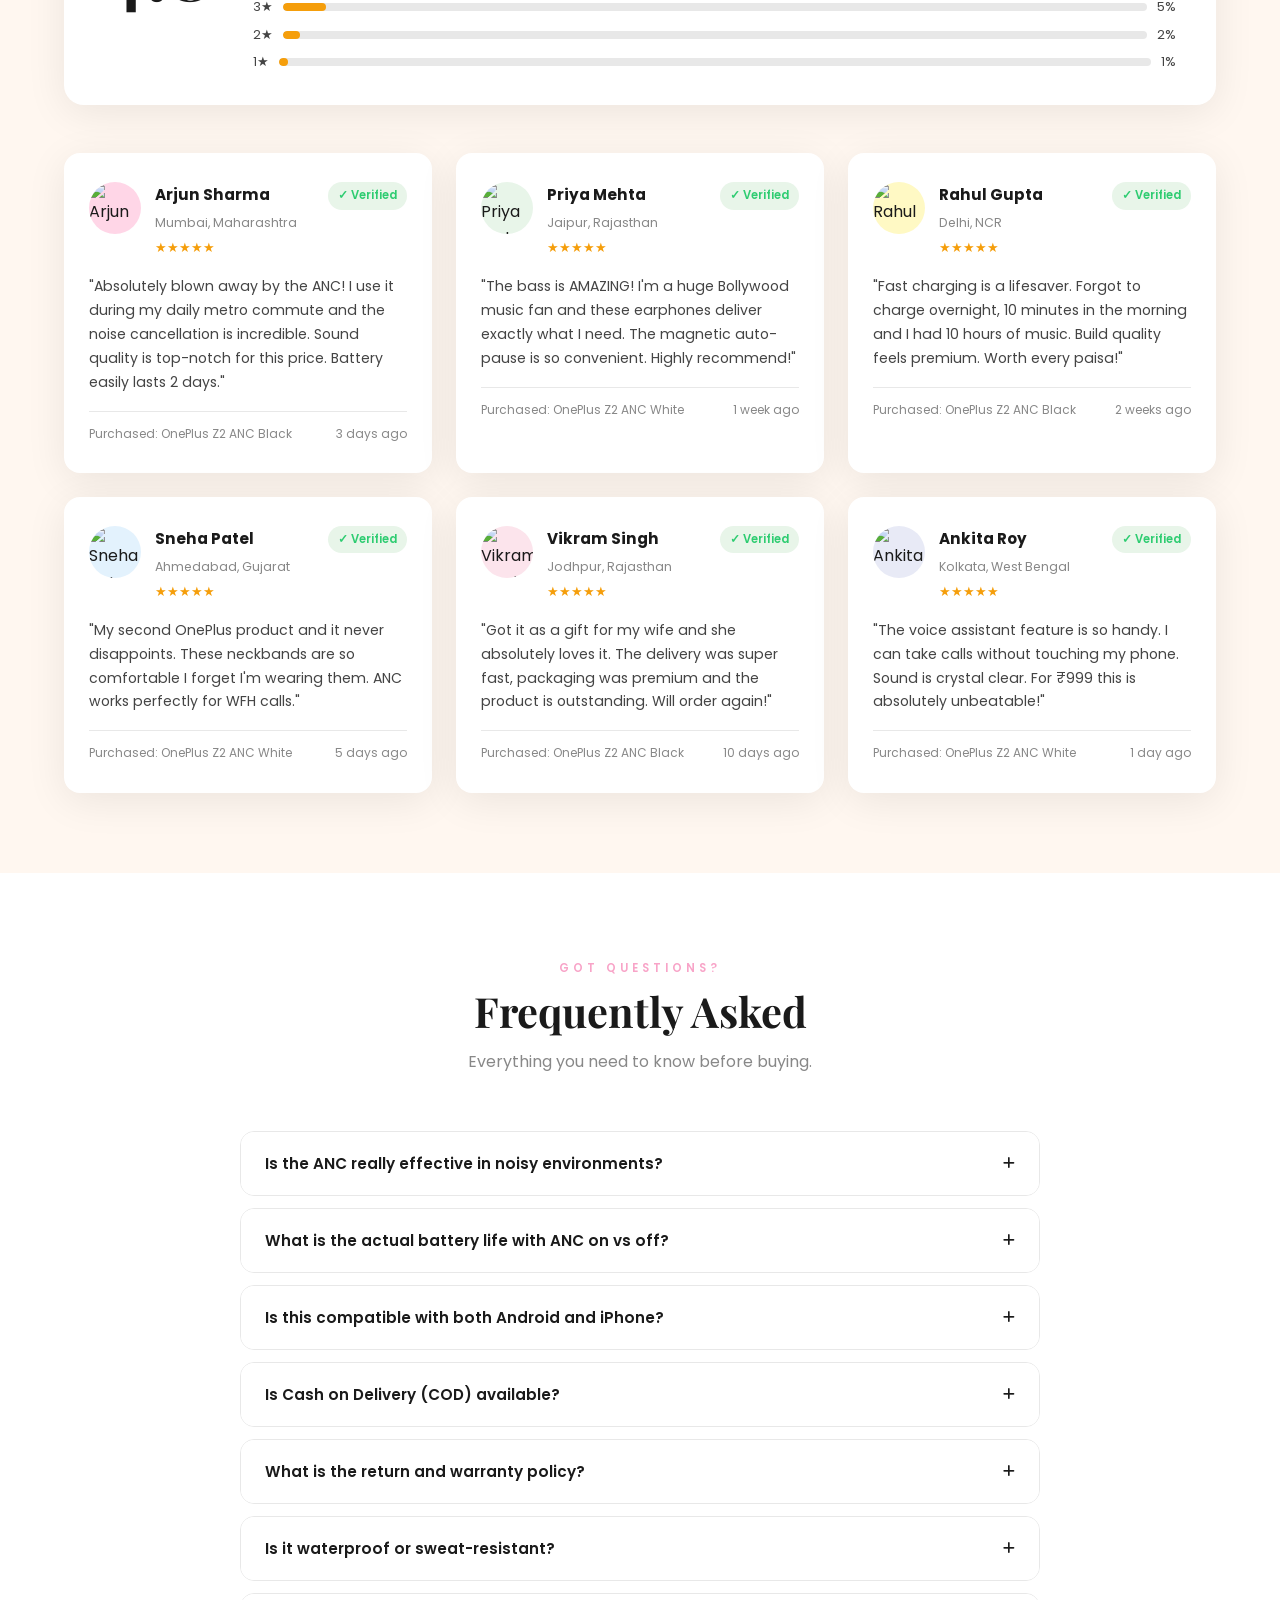
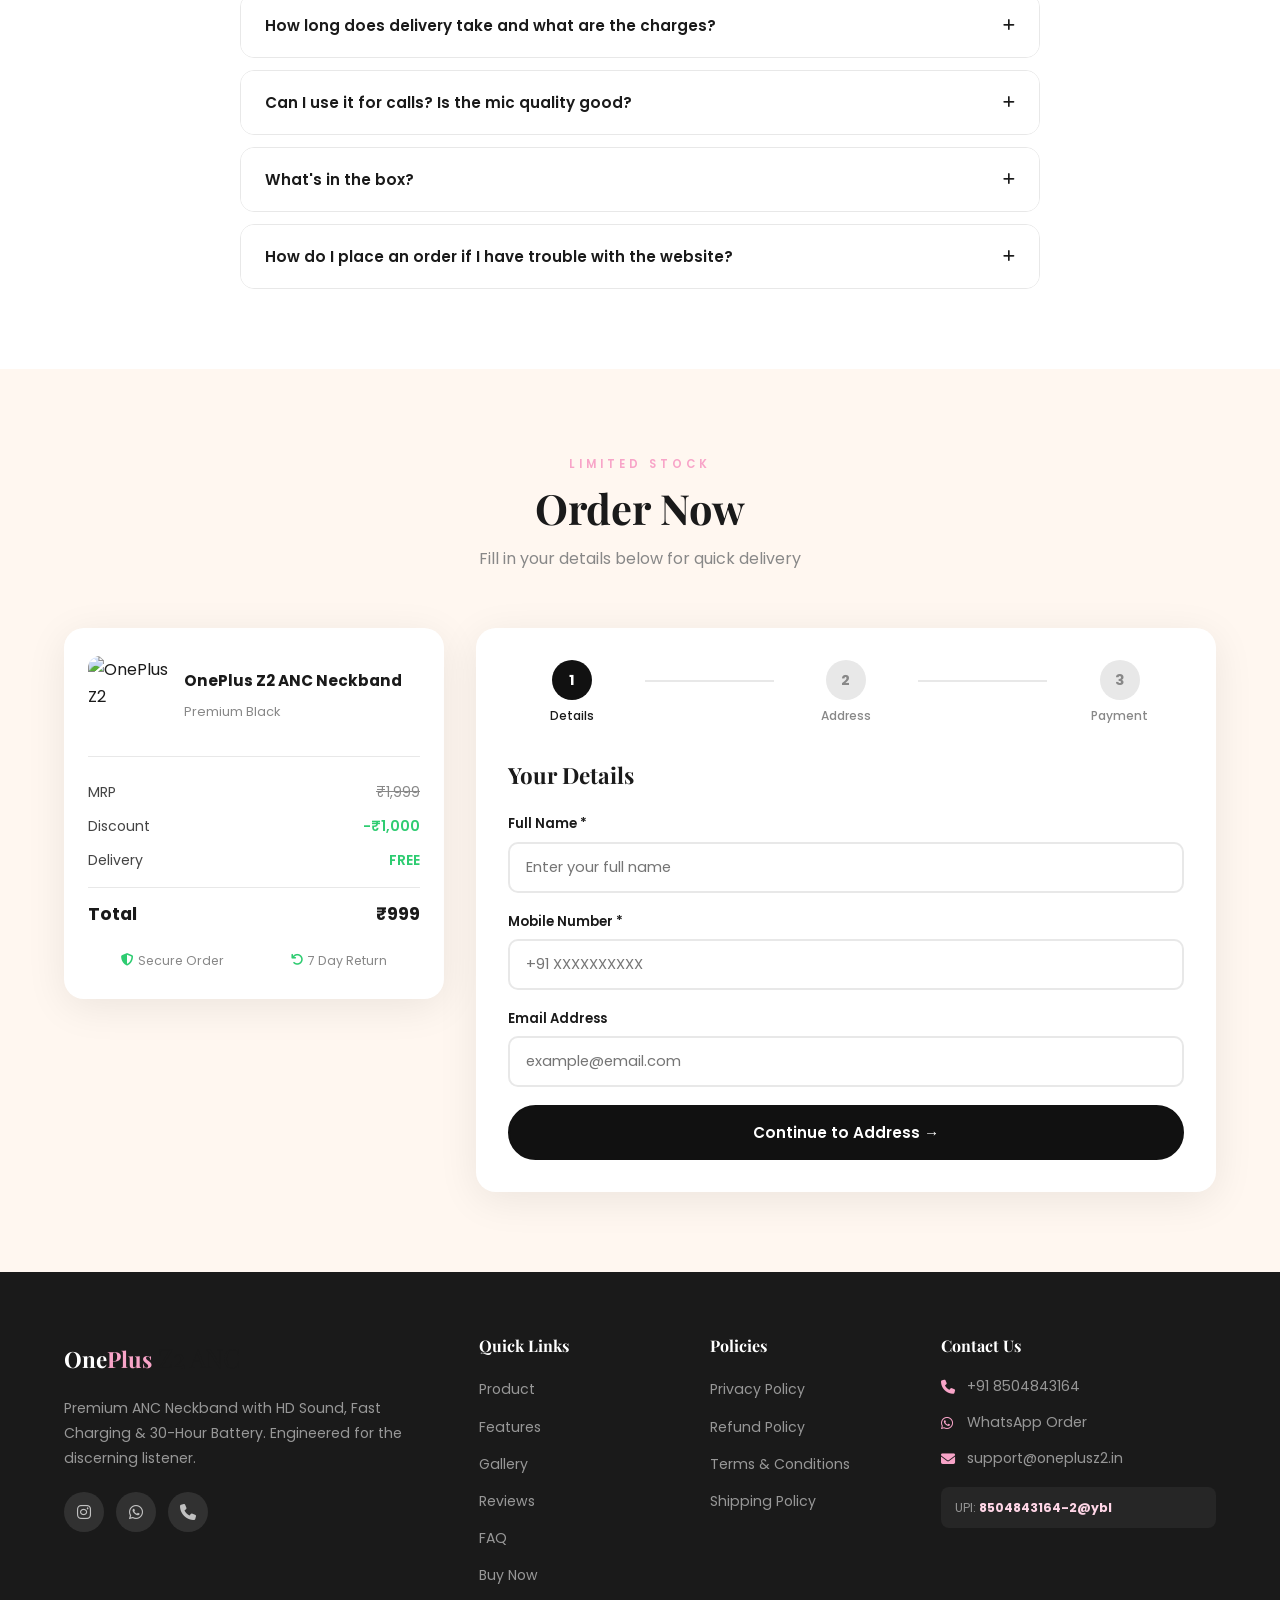
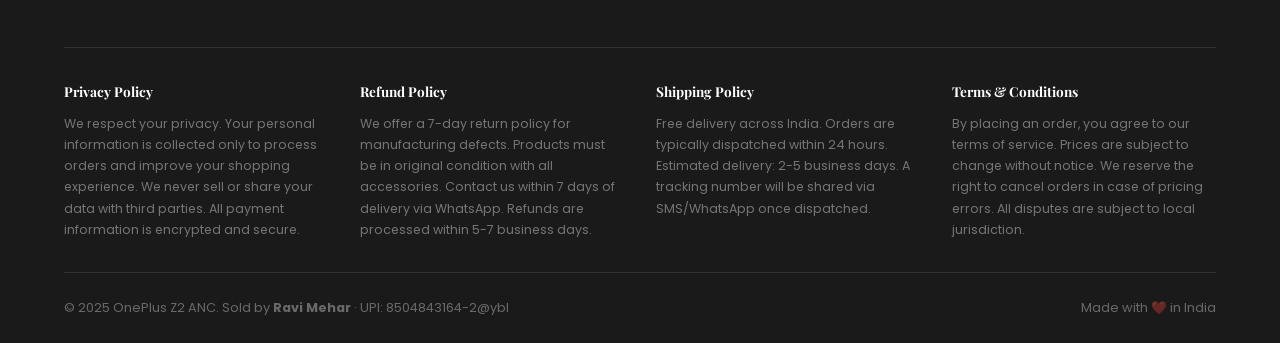
==== commit 24110776: "Update index.html" ====
--- a/index.html
+++ b/index.html
@@ -104,11 +104,11 @@
     <div class="slide active" id="slide1">
       <div class="slide-bg slide-bg-1">
         <!-- Replace src with your image: hero-lifestyle.jpg -->
-        <img src="images/slide1.jpg">alt="Premium Lifestyle Banner" class="slide-img" loading="lazy" />
+        <img src="images/slide1.jpg" alt="Premium Lifestyle Banner" class="slide-img" loading="eager" />
         <div class="slide-overlay"></div>
       </div>
       <div class="slide-content">
-        <span class="slide-eyebrow" data-aos="fade-down">New Launch 2025</span>
+        <span class="slide-eyebrow" data-aos="fade-down">New Launch 2025</span>lazy
         <h1 class="slide-title" data-aos="fade-up" data-aos-delay="100">
           Sound That<br /><em>Moves You</em>
         </h1>
@@ -129,7 +129,7 @@
     <div class="slide" id="slide2">
       <div class="slide-bg slide-bg-2">
         <!-- Replace src with your product close-up image -->
-        <img src="images/slide2.jpg"> alt="Product Close-up" class="slide-img" loading="lazy" />
+        <img src="images/slide2.jpg" alt="Product Close-up" class="slide-img" loading="eager" />
         <div class="slide-overlay"></div>
       </div>
       <div class="slide-content">
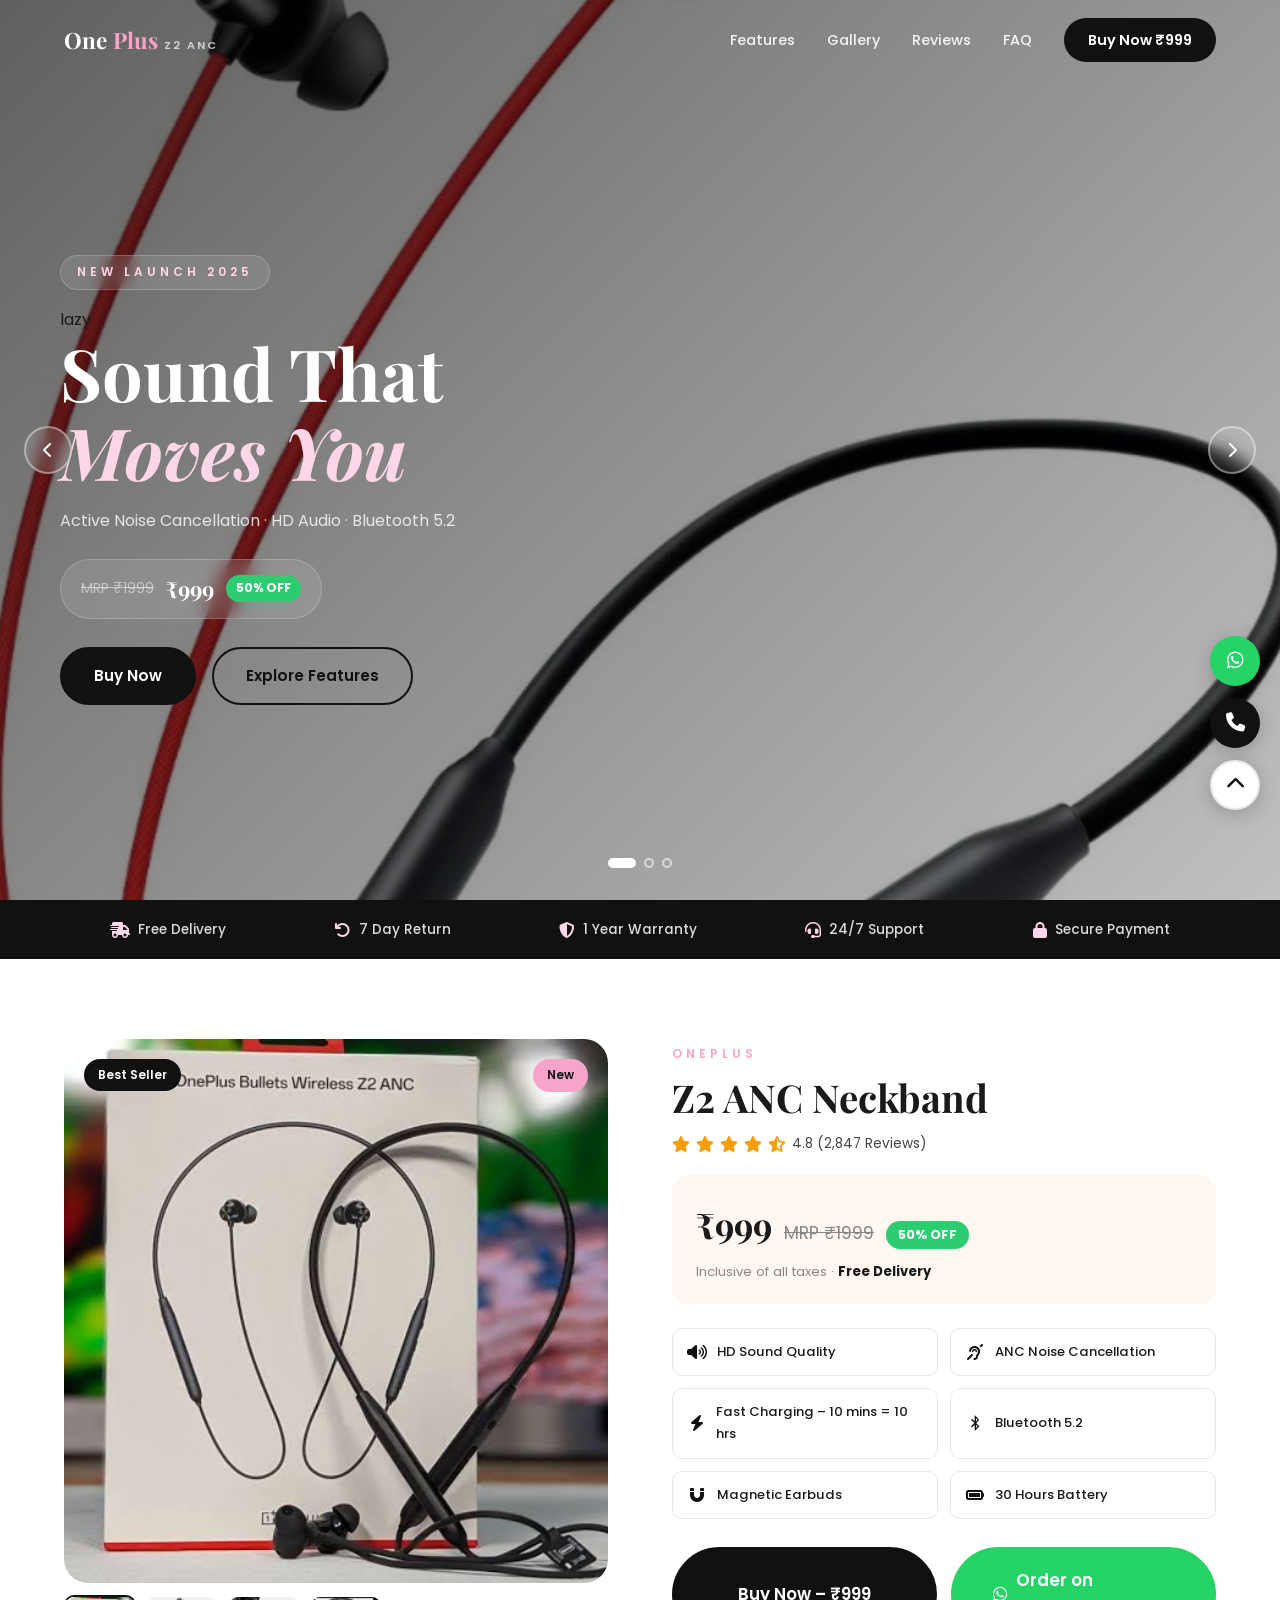
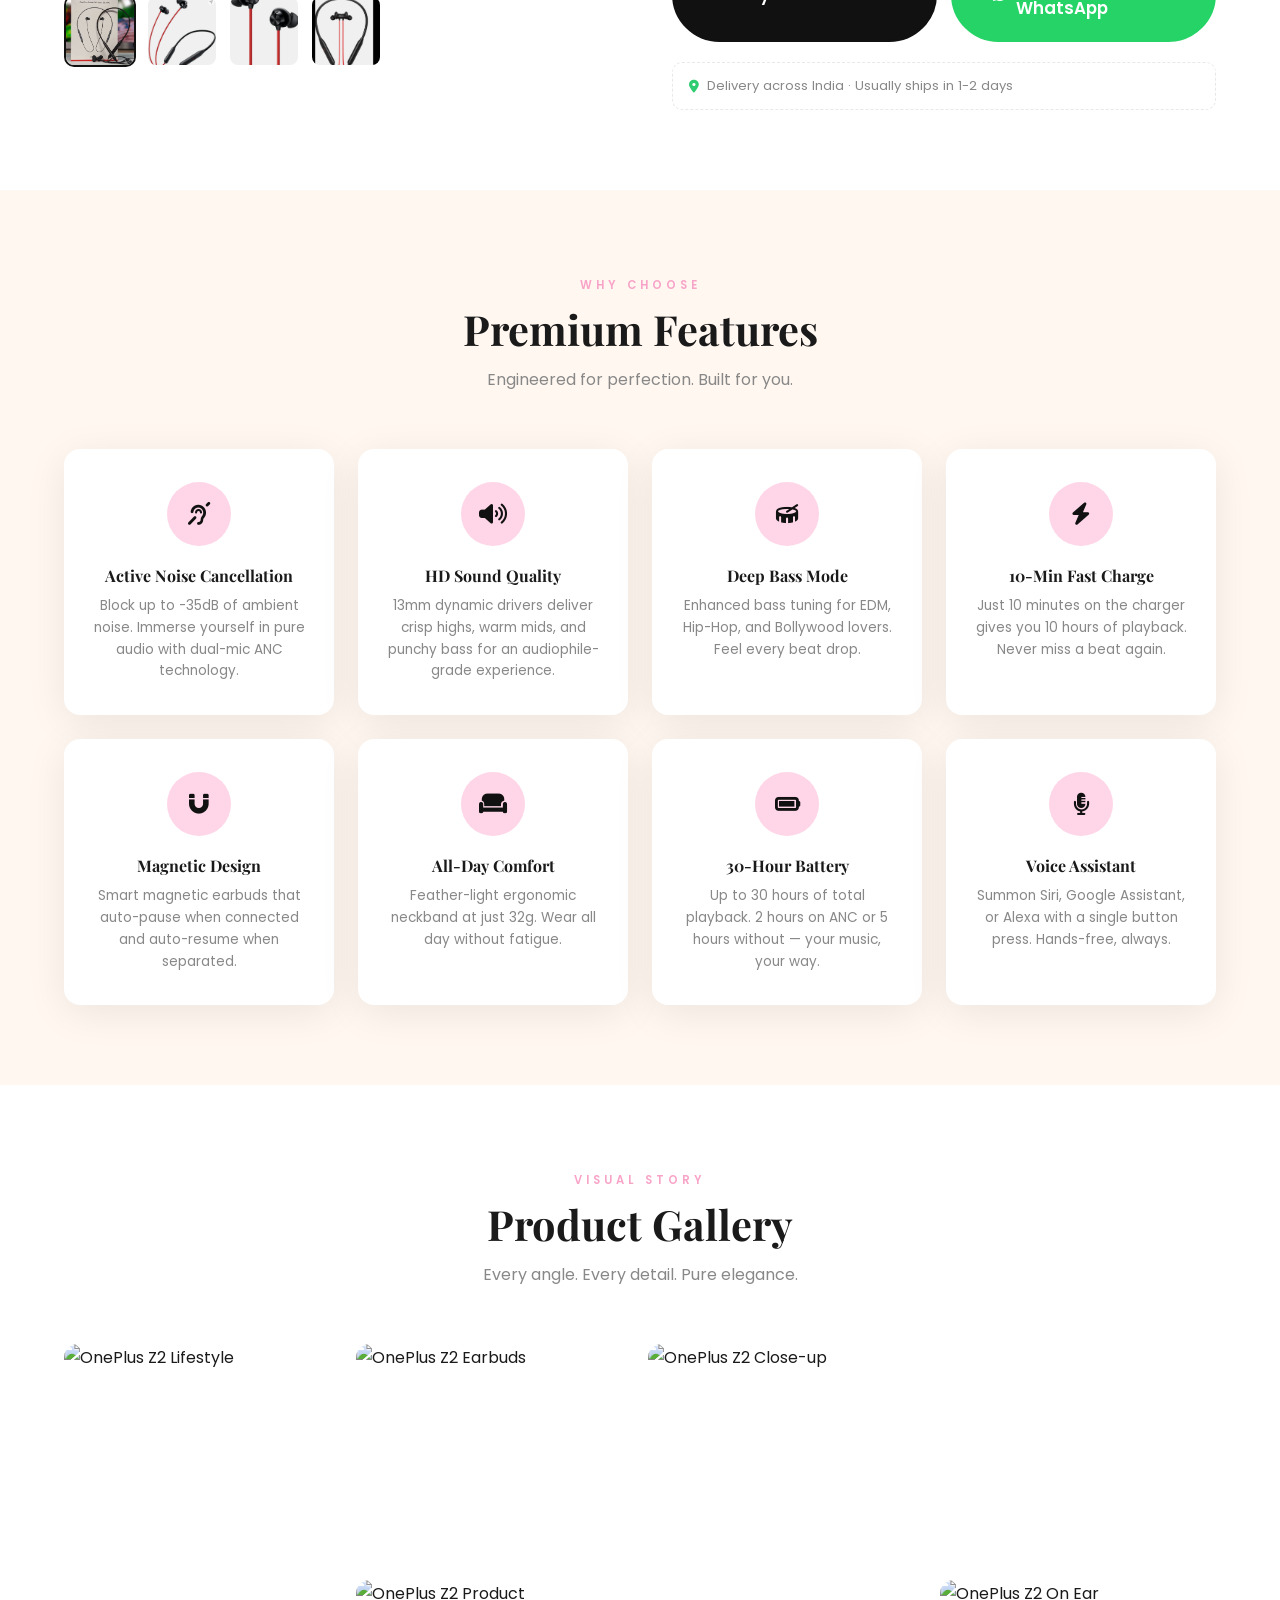
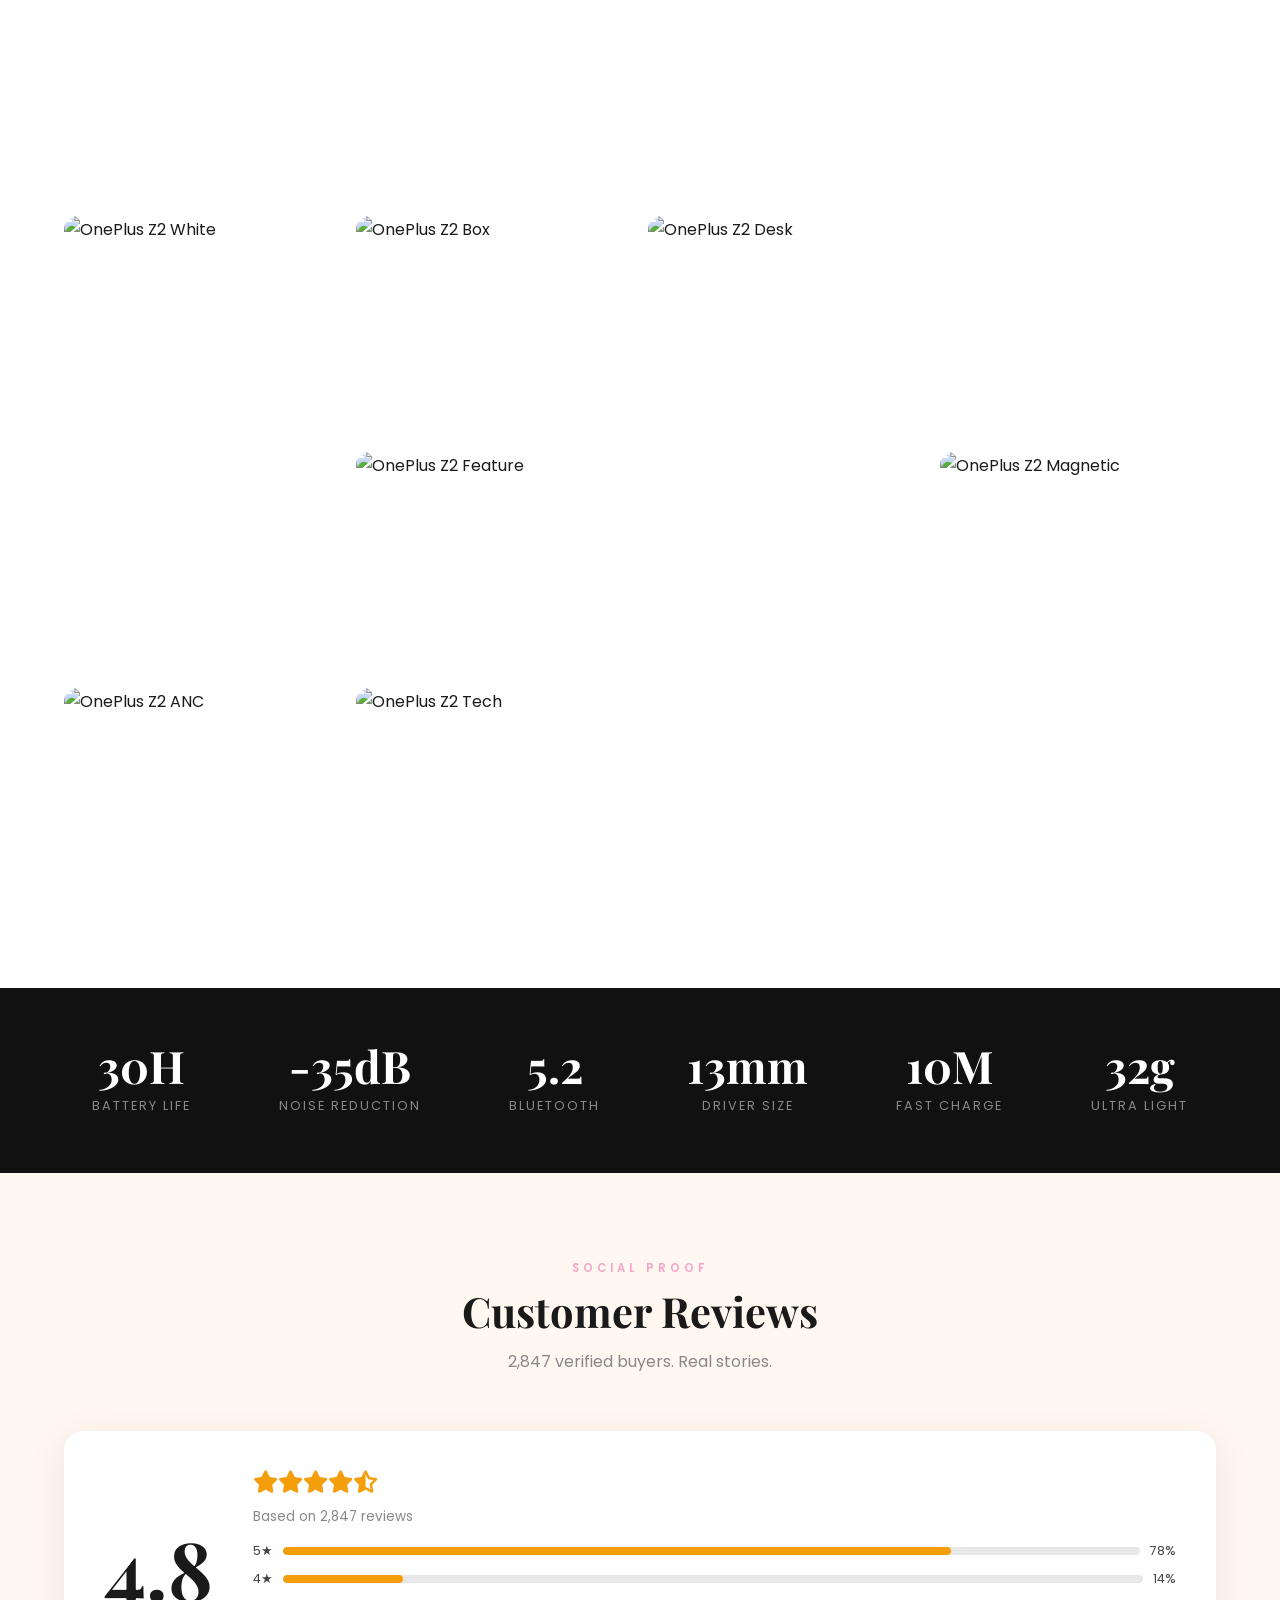
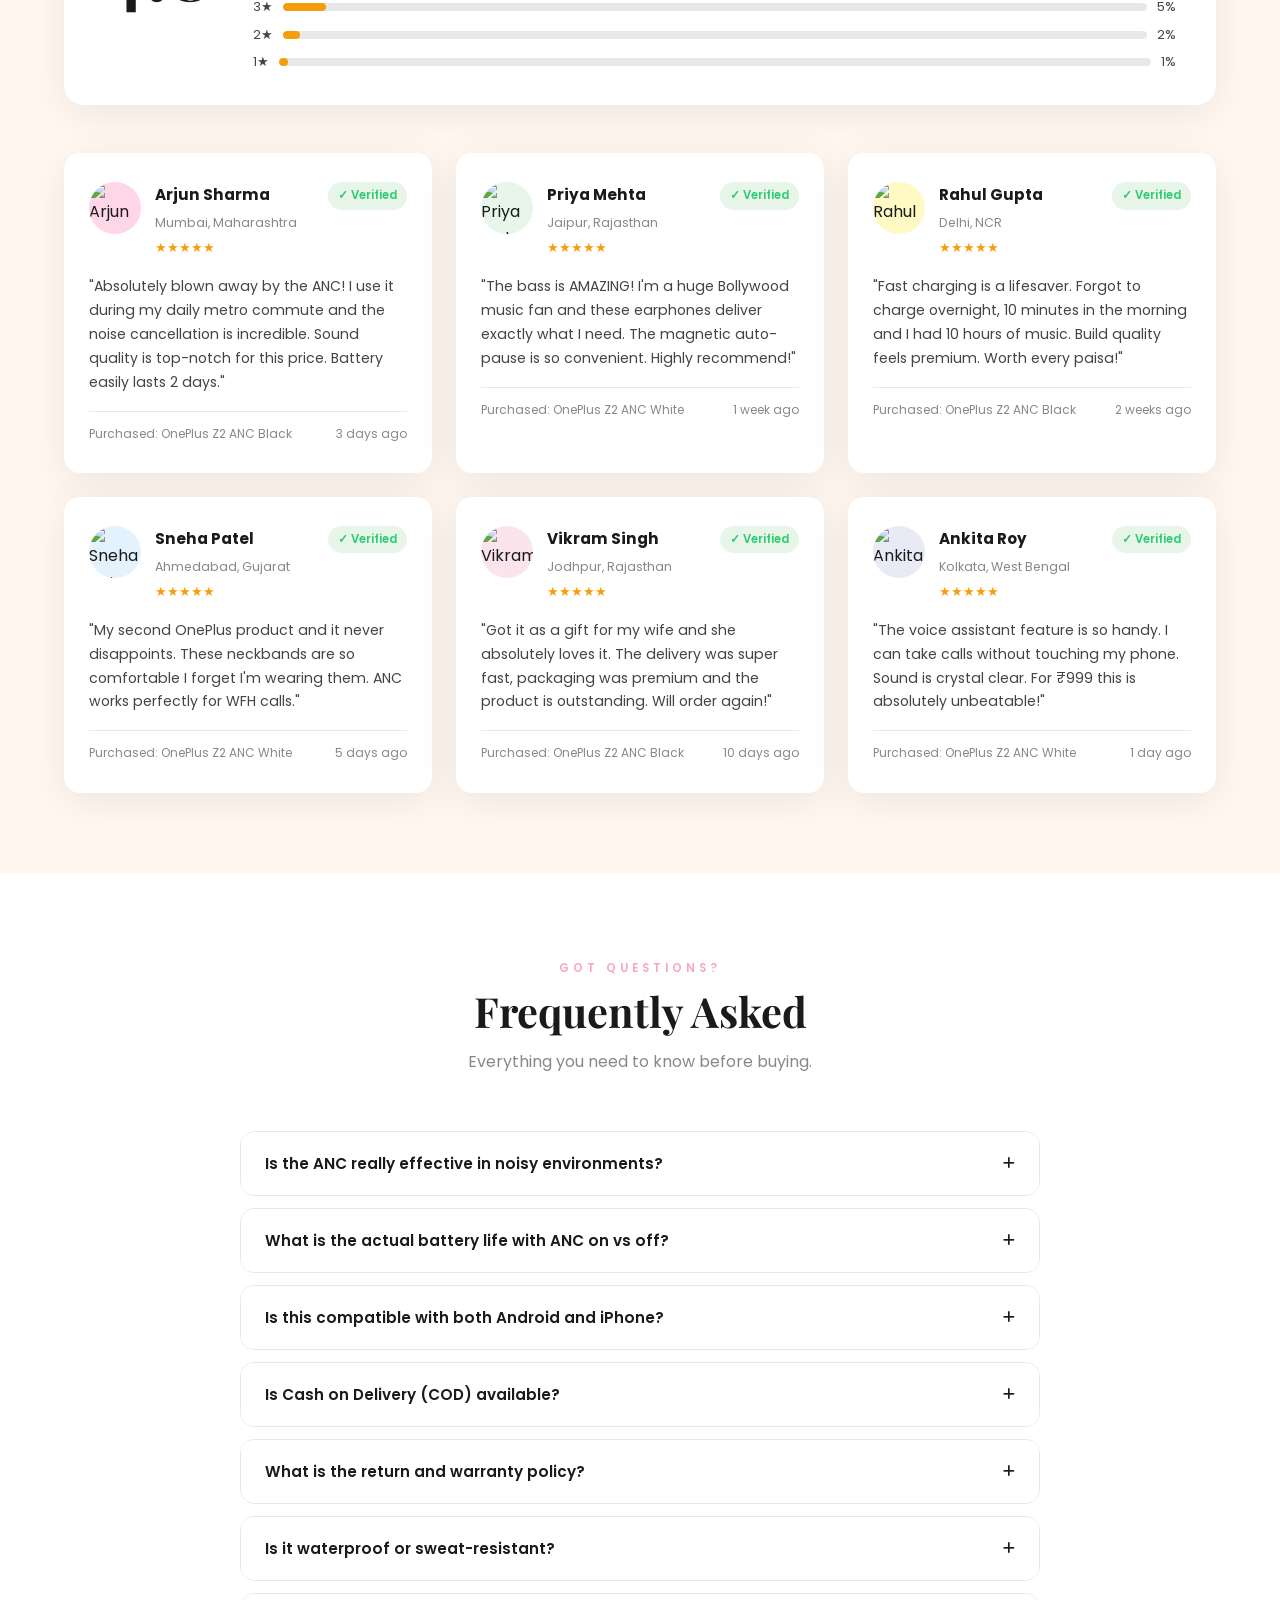
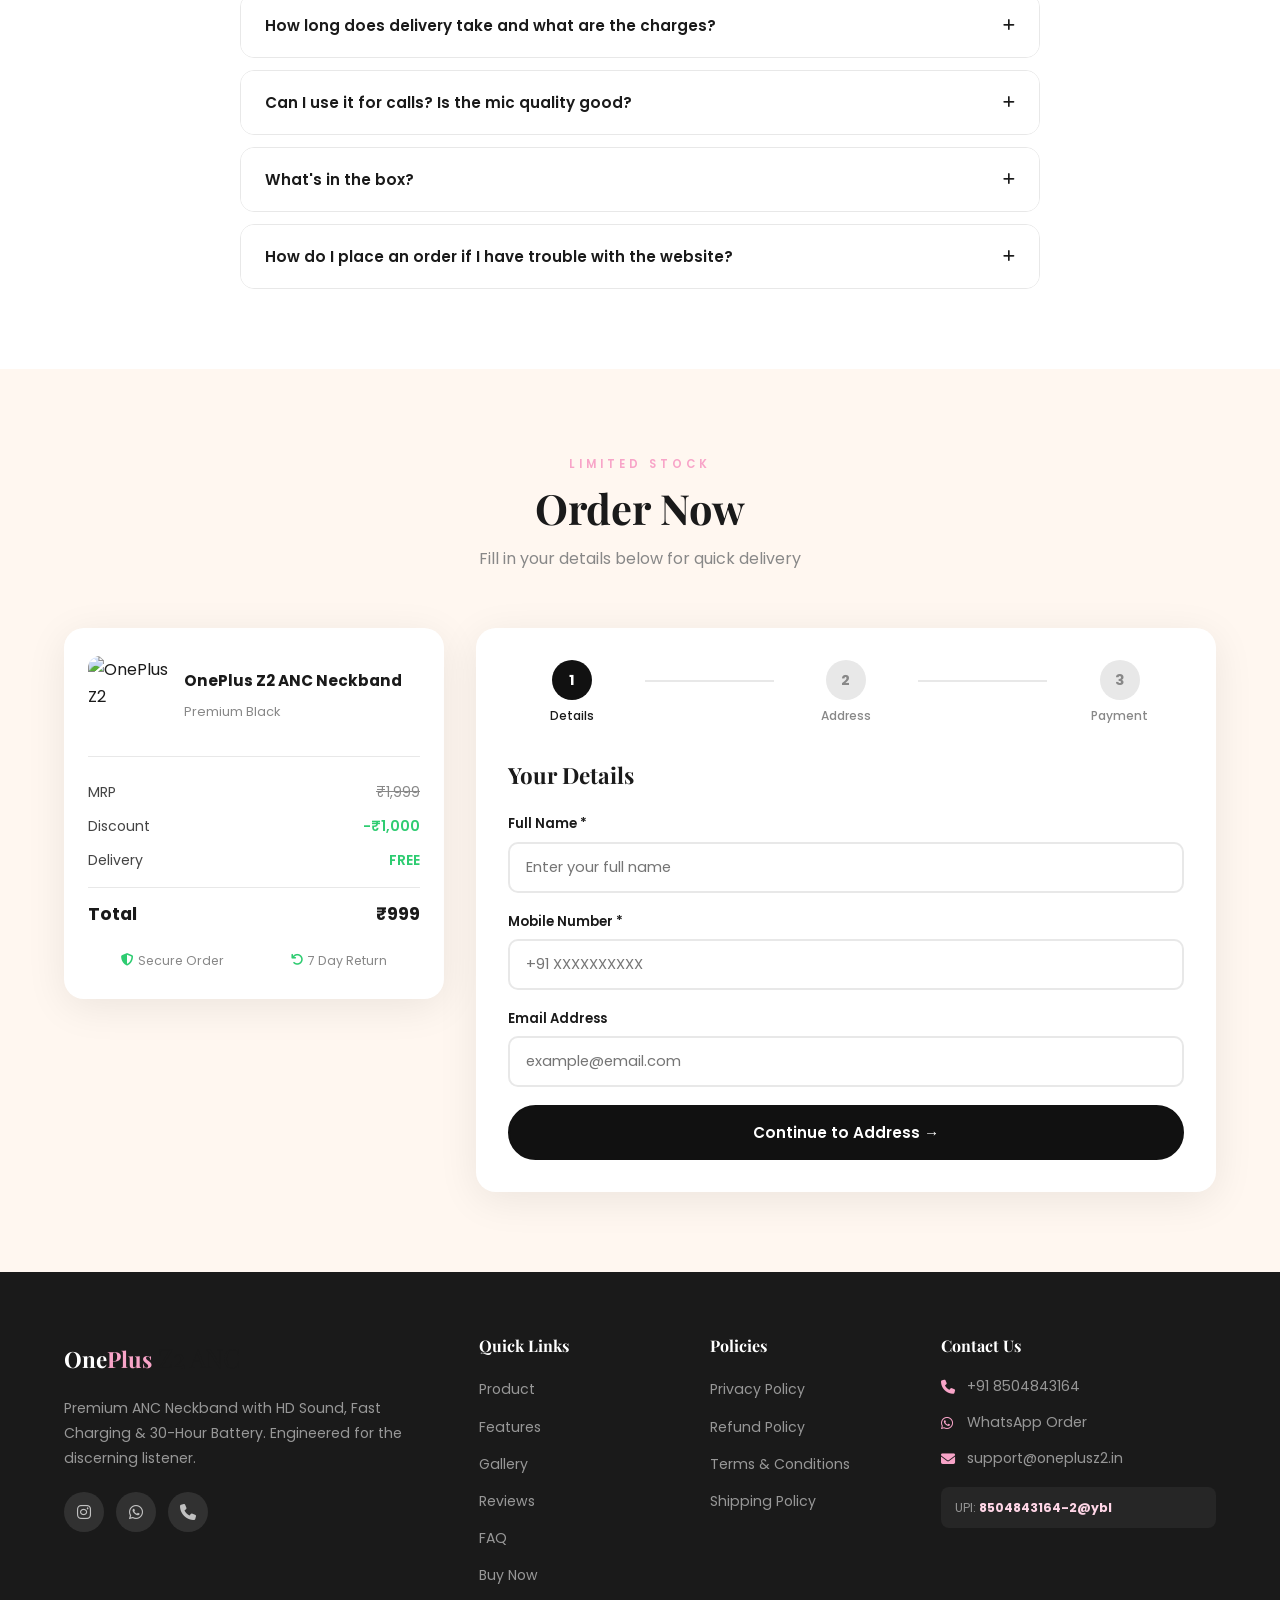
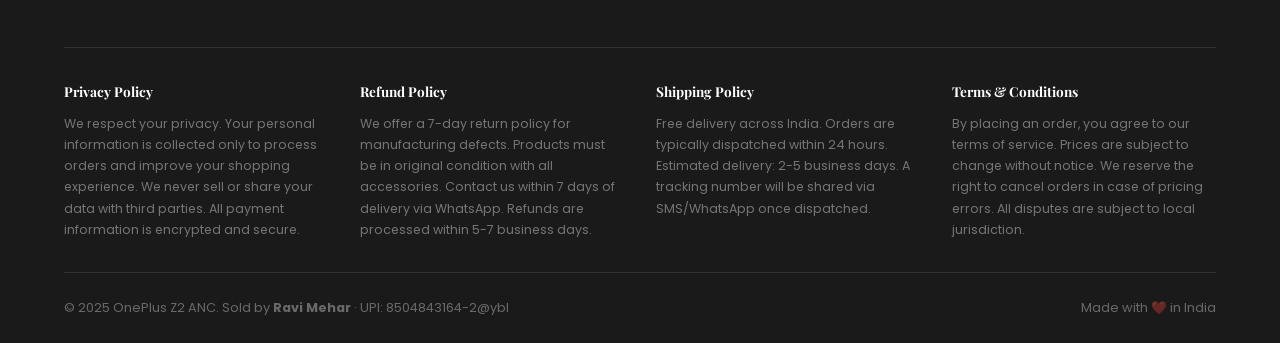
==== commit aea19f20: "Add Google site verification meta tag" ====
--- a/index.html
+++ b/index.html
@@ -1,6 +1,6 @@
 <!DOCTYPE html>
 <html lang="en">
-<head>
+<head><meta name="google-site-verification" content="FoCIIobkWw8IL-sBmZNp76qQm_v9hHR3jmsaIfJa30U" />
   <meta charset="UTF-8" />
   <meta name="viewport" content="width=device-width, initial-scale=1.0" />
   <title>OnePlus Z2 ANC Neckband – Premium Sound. Redefined.</title>
@@ -149,7 +149,7 @@
     <div class="slide" id="slide3">
       <div class="slide-bg slide-bg-3">
         <!-- Replace src with your ANC feature banner image -->
-        <img src="images/slide3.jpg"> alt="ANC Feature Banner" class="slide-img" loading="lazy" />
+        <img src="images/slide3.jpg" alt="ANC Feature Banner" class="slide-img" loading="eager" />
         <div class="slide-overlay anc-overlay"></div>
       </div>
       <div class="slide-content">
--- a/style.css
+++ b/style.css
@@ -166,7 +166,14 @@
 .slide { position: absolute; inset: 0; opacity: 0; transition: opacity 0.9s ease; }
 .slide.active { opacity: 1; z-index: 1; }
 .slide-bg { position: absolute; inset: 0; overflow: hidden; }
-.slide-img { width: 100%; height: 100%; object-fit: cover; transform: scale(1.05); transition: transform 6s ease; }
+.slide-img {
+    width: 100%;
+    height: 100vh;
+    object-fit: cover;
+    display: block;
+    transform: scale(1.05);
+    transition: transform 6s ease;
+}
 .slide.active .slide-img { transform: scale(1.0); }
 .slide-overlay { position: absolute; inset: 0; background: linear-gradient(135deg, rgba(0,0,0,0.6) 0%, rgba(0,0,0,0.2) 100%); }
 .anc-overlay { background: linear-gradient(135deg, rgba(0,0,0,0.7) 0%, rgba(248,164,200,0.2) 100%); }
